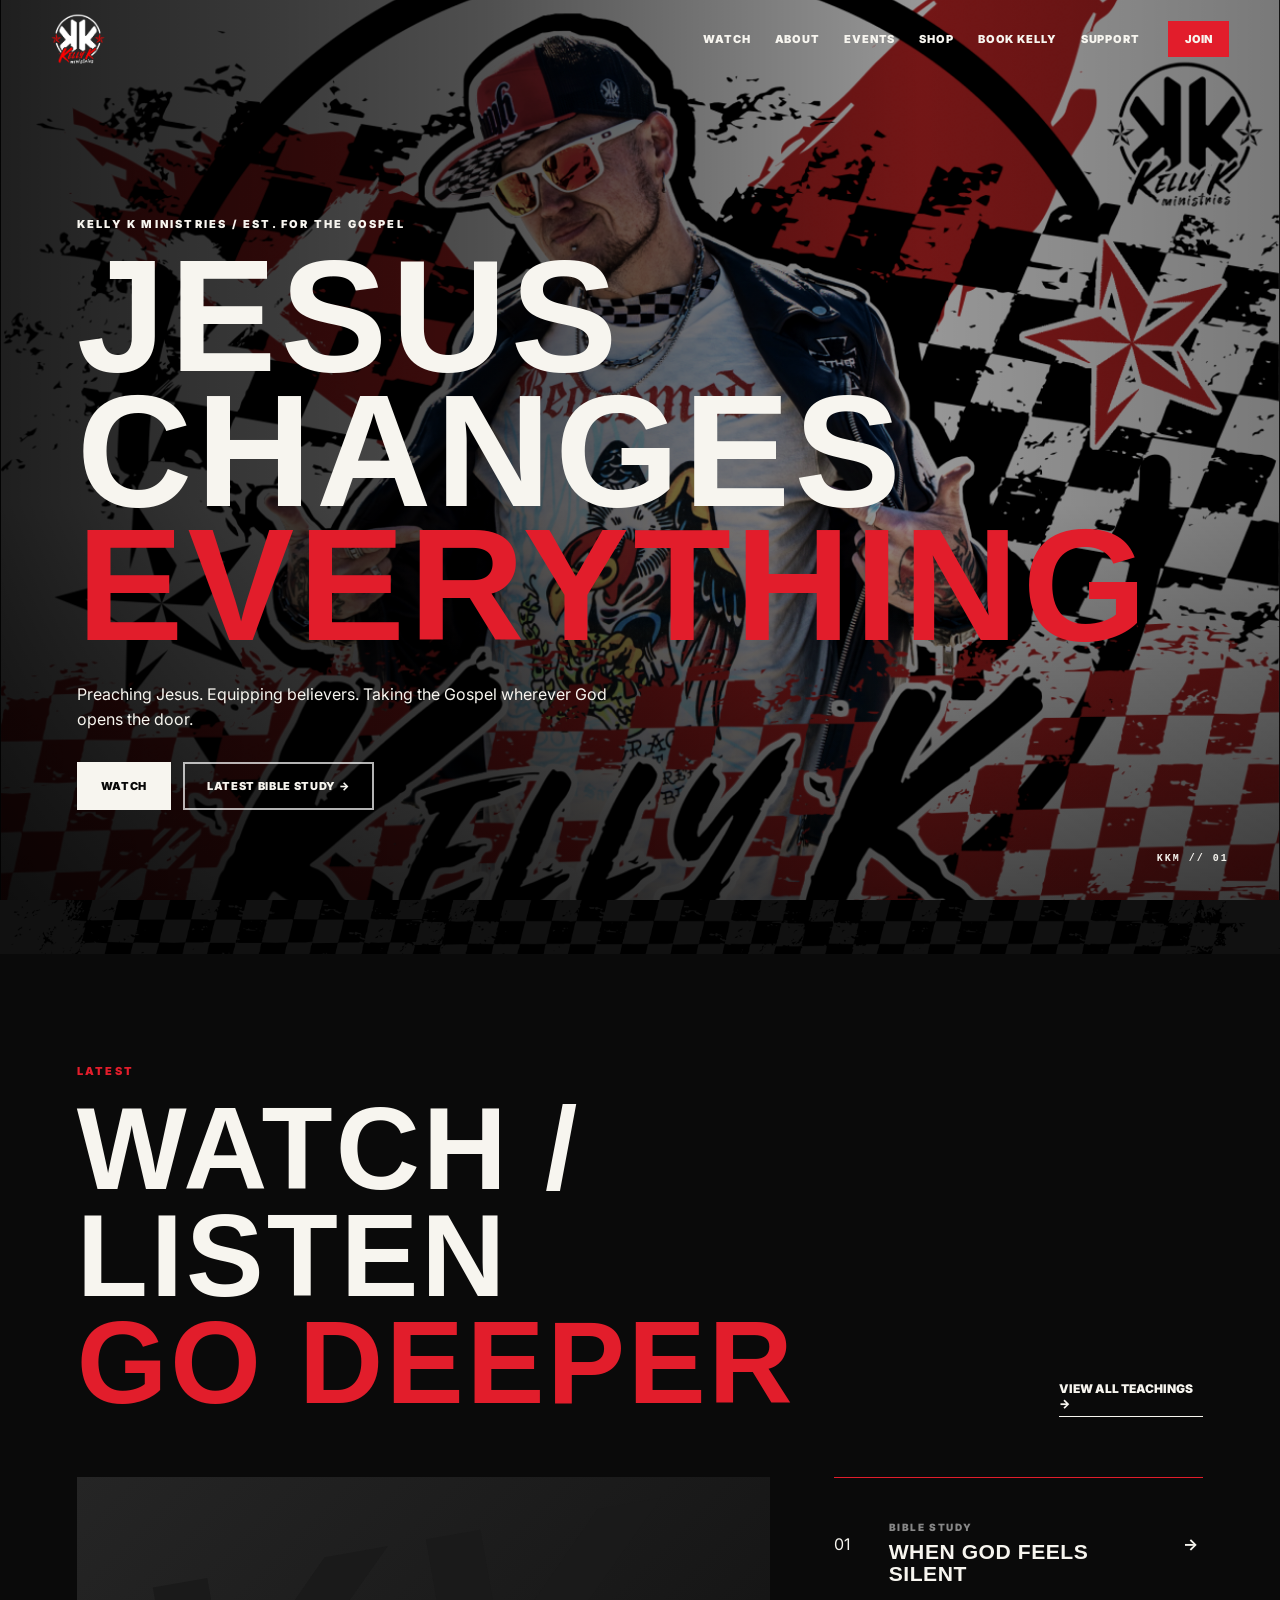
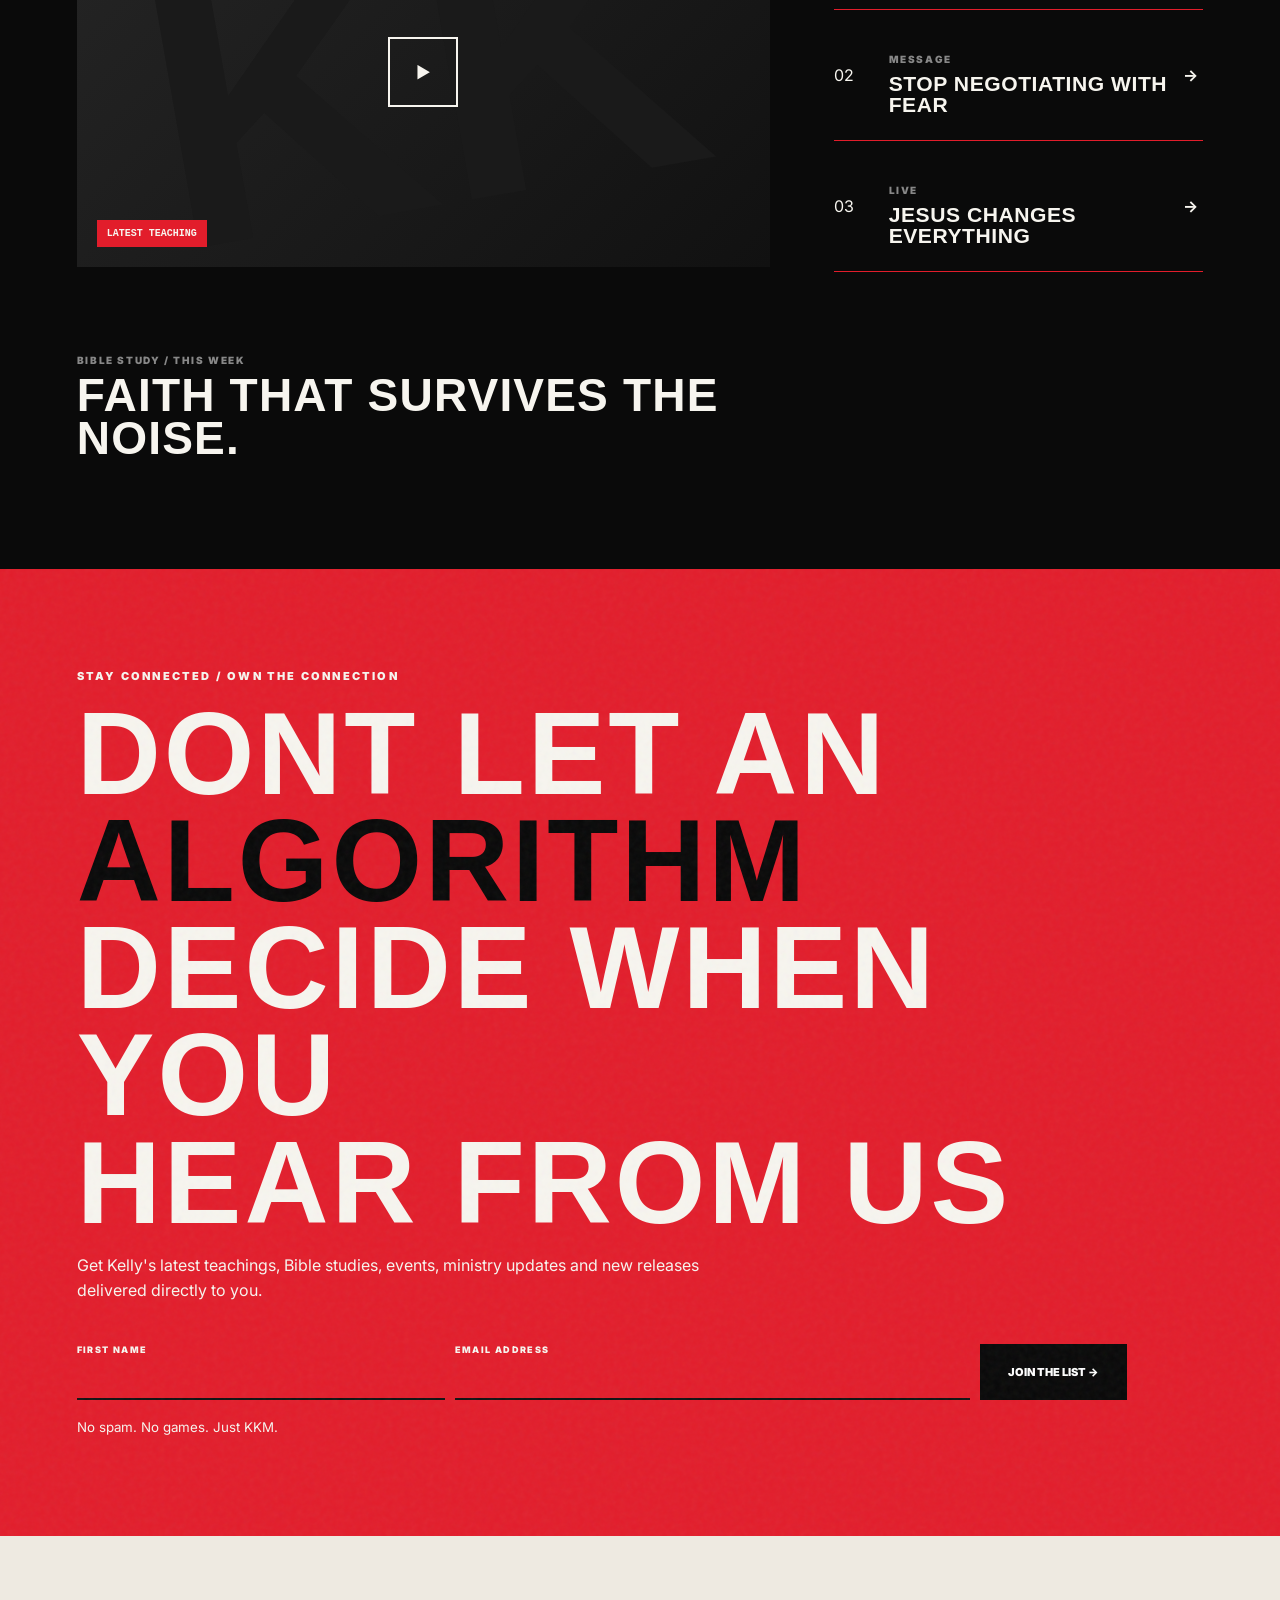
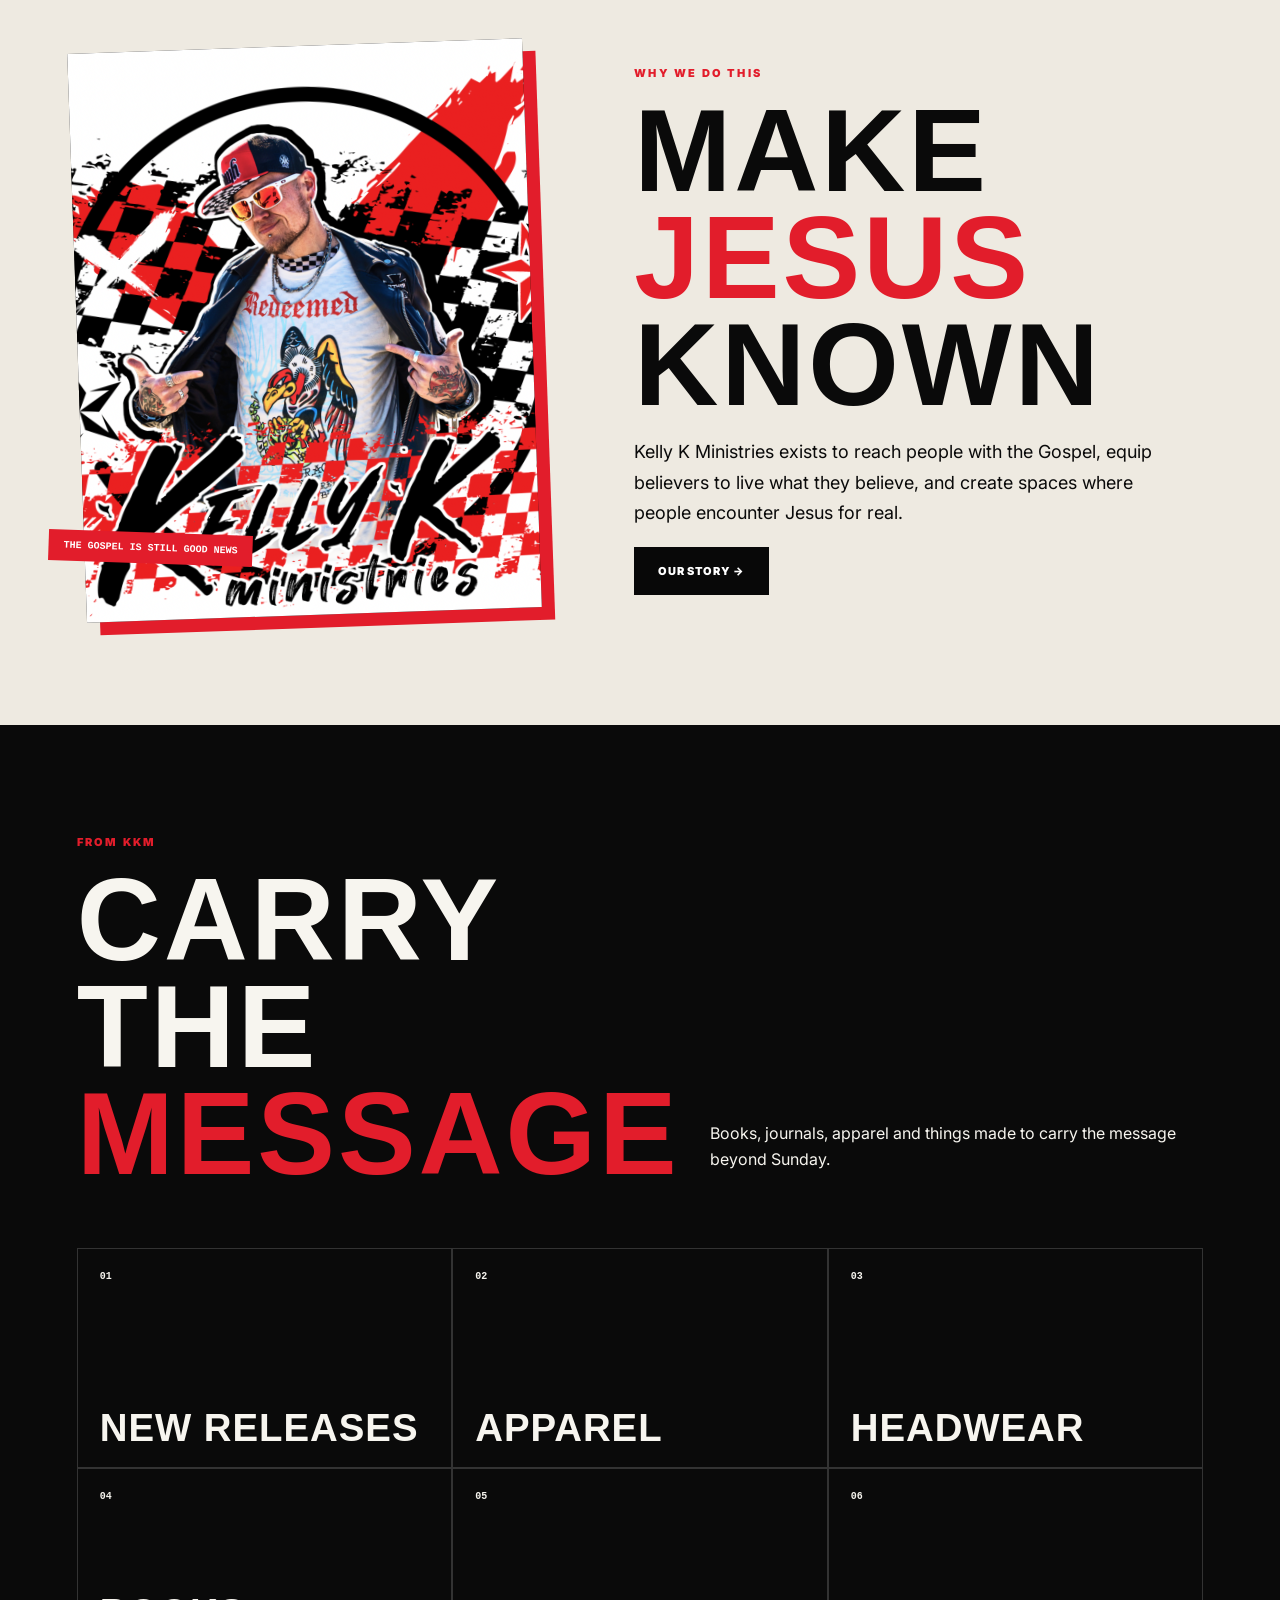
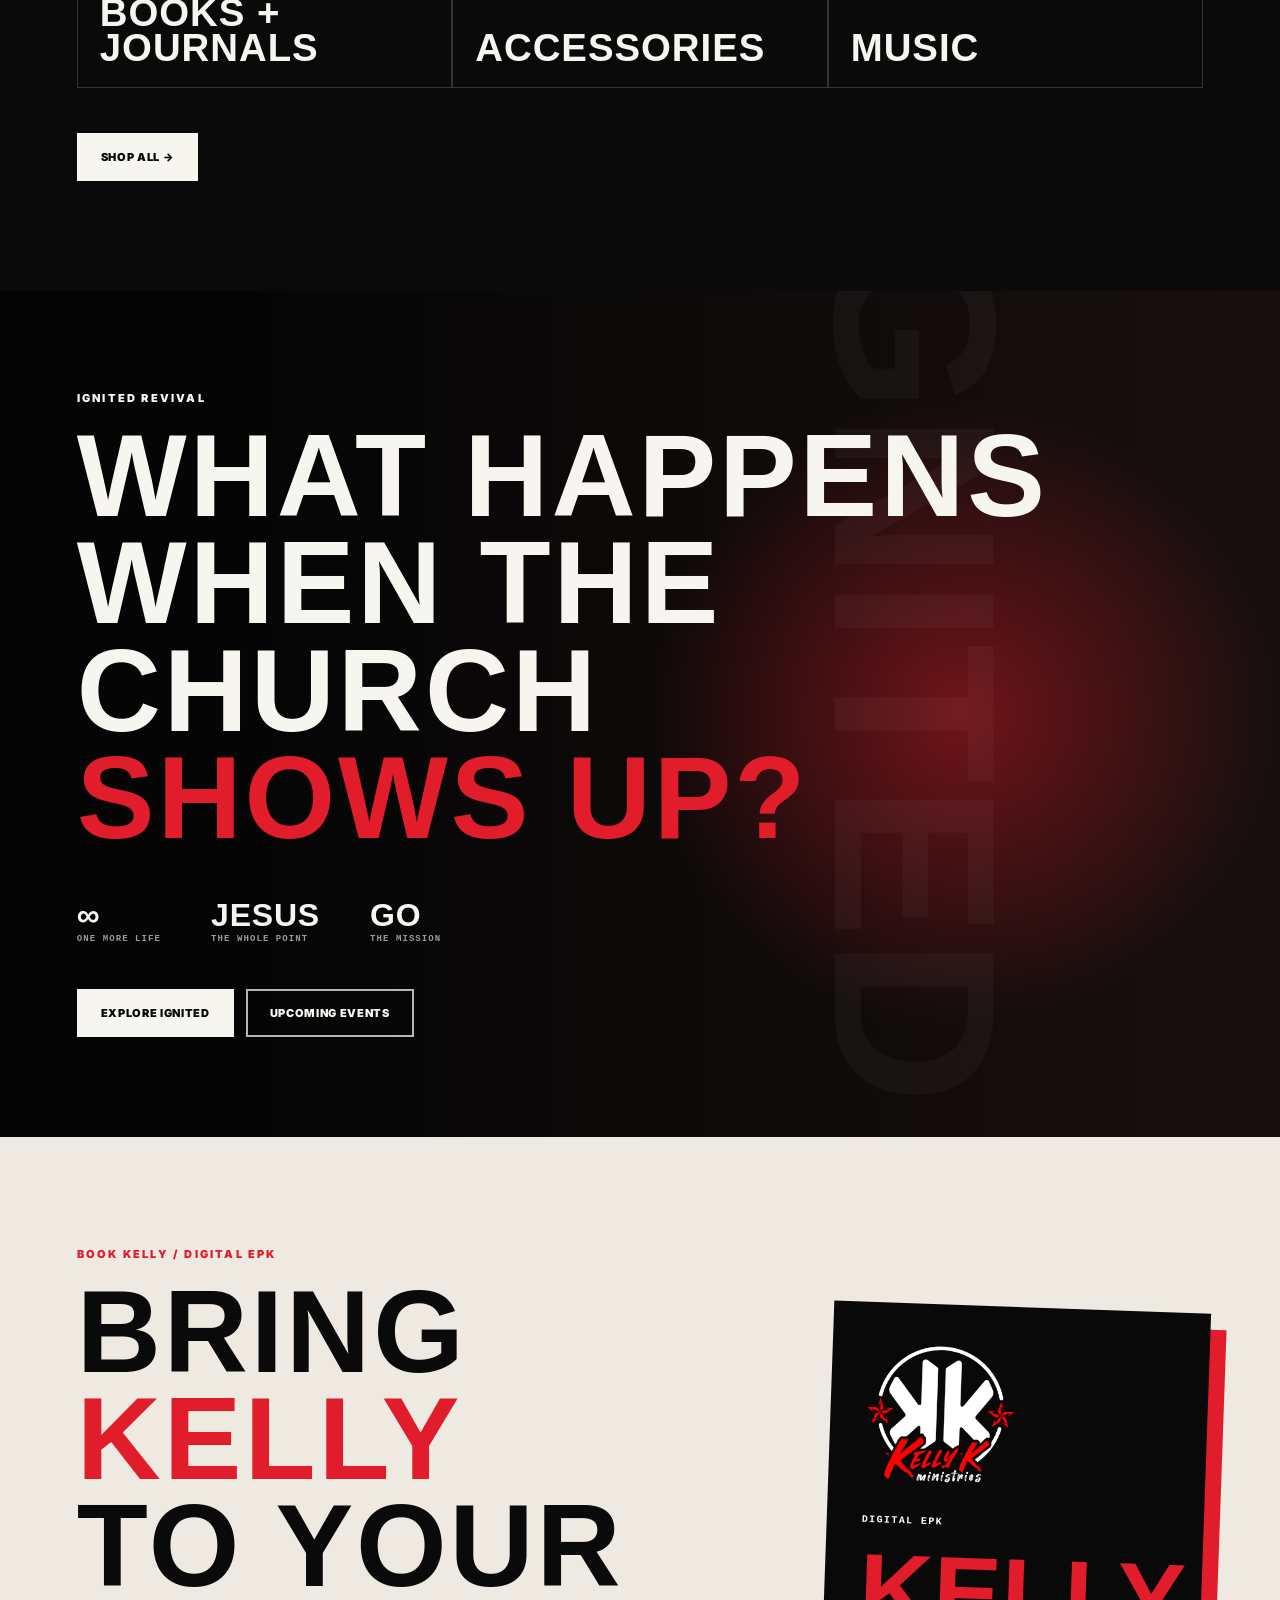
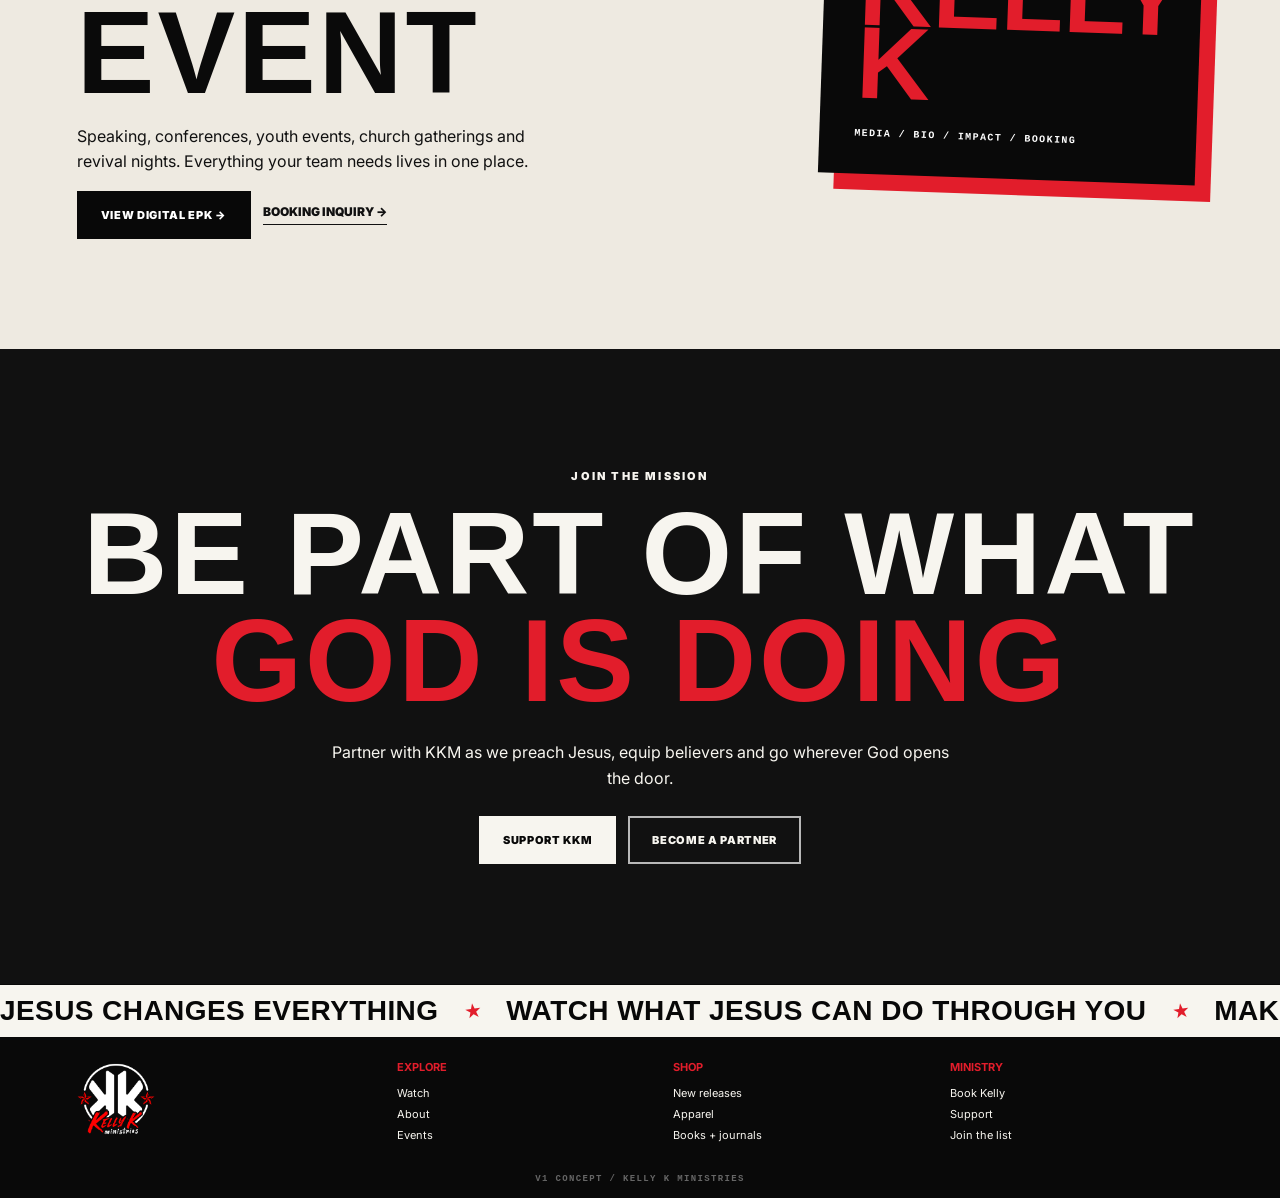
==== index.html @ 4cdc5c04 "Copy the existing KKM website as the foundation" ====
<!doctype html>
<html lang="en">
<head>
<meta charset="UTF-8" />
<meta name="viewport" content="width=device-width,initial-scale=1" />
<meta name="theme-color" content="#0a0a0a" />
<title>Kelly K Ministries — V1</title>
<meta name="description" content="Kelly K Ministries — Jesus changes everything." />
<link rel="preconnect" href="https://fonts.googleapis.com">
<link rel="preconnect" href="https://fonts.gstatic.com" crossorigin>
<link href="https://fonts.googleapis.com/css2?family=Inter:wght@400;600;700;900&display=swap" rel="stylesheet">
<link rel="stylesheet" href="styles.css" />
<style>@font-face{font-family:'KKM Hero Heading';src:local('Heading Now Trial 58 Heavy'),local('HeadingNowTrial-58Heavy');font-style:normal;font-weight:900;font-display:swap}@font-face{font-family:'KKM Ticker Heading';src:local('Heading Now Trial 68 Heavy'),local('HeadingNowTrial-68Heavy');font-style:normal;font-weight:900;font-display:swap}.hero-media.static-hero::before,.hero-media.static-hero::after{display:none!important}.hero-static{position:absolute;inset:0;width:100%;height:100%;object-fit:cover;z-index:0;filter:saturate(.72) contrast(1.08) brightness(.74)}h1,h2,h3,h4,.footer-brand,.category-grid strong,.stats b,.epk-card strong,.mobile-nav{font-family:'Heading Now Trial',Impact,'Arial Narrow',sans-serif!important}.footer-ticker-track{font-family:'KKM Ticker Heading','KKM Hero Heading',sans-serif!important}.hero h1{font-family:'KKM Hero Heading','Heading Now Trial',Impact,'Arial Narrow',sans-serif!important;font-size:clamp(84px,12.5vw,205px);letter-spacing:.025em;line-height:.84;font-weight:900}#watch .section-head h2,#join h2,#mission h2,#shop .section-head h2,#ignited h2,#book h2,#support h2{font-family:'KKM Hero Heading','Heading Now Trial',Impact,'Arial Narrow',sans-serif!important;font-size:clamp(68px,9.1vw,150px);letter-spacing:.025em;line-height:.92;font-weight:900}#watch .section-head h2 .watch-red{color:var(--red)}#watch .feature-grid{align-items:start;grid-template-areas:'video list' 'caption .'}#watch .feature-video{display:contents}#watch .media-placeholder{grid-area:video}#watch .feature-caption{grid-area:caption}#watch .teaching-list{grid-area:list;align-self:center}#watch .teaching-list article{border-top-color:var(--red)}#watch .teaching-list article:last-child{border-bottom-color:var(--red)}#join h2 .algorithm-black{color:#080808}#mission h2 .mission-red{color:var(--red)}#shop .section-head h2 .shop-red{color:var(--red)}#book h2 .book-red{color:var(--red)}#book .btn-dark{transition:.2s}#book .btn-dark:hover{background:var(--red);border-color:var(--red);color:#fff}#book .text-link{transition:.2s}#book .text-link:hover{color:var(--red)}#support h2 .support-red{color:var(--red)}#support .btn{transition:.2s}#support .btn-light:hover,#support .btn-outline:hover{background:var(--red);border-color:var(--red);color:#fff}#shop .category-grid strong{font-family:'KKM Hero Heading','Heading Now Trial',Impact,'Arial Narrow',sans-serif!important;letter-spacing:.025em;line-height:.92;font-weight:900}#ignited .stats b{font-family:'KKM Hero Heading','Heading Now Trial',Impact,'Arial Narrow',sans-serif!important;letter-spacing:.025em;font-weight:900}#watch,#join,#mission,#shop,#ignited,#book,#support{scroll-margin-top:78px}.footer-brand img{height:78px!important;width:auto!important}.footer-links a{transition:color .2s}.footer-links a:hover{color:var(--red)}footer>small{text-align:center}</style>
</head>
<body>
<header class="site-header" id="header"><a class="brand" href="#top" aria-label="Kelly K Ministries home"><img src="Logo%20for%20dark%20background.png" alt="Kelly K Ministries"></a><nav class="desktop-nav" aria-label="Primary"><a href="#watch">Watch</a><a href="#mission">About</a><a href="#ignited">Events</a><a href="#shop">Shop</a><a href="#book">Book Kelly</a><a href="#support">Support</a></nav><a class="join-button" href="#join">Join</a><button class="menu-button" aria-label="Open menu" aria-expanded="false">MENU</button></header>
<nav class="mobile-nav" aria-label="Mobile"><a href="#watch">Watch</a><a href="#mission">About</a><a href="#ignited">Events</a><a href="#shop">Shop</a><a href="#book">Book Kelly</a><a href="#support">Support</a></nav>
<main id="top">
<section class="hero"><div class="hero-media static-hero" aria-hidden="true"><img class="hero-static" src="Screenshot%202026-08-28%20at%2014.25.22.png" alt=""><div class="hero-grade"></div></div><div class="hero-content"><p class="kicker">Kelly K Ministries / Est. for the Gospel</p><h1>JESUS<br>CHANGES<br><span>EVERYTHING</span></h1><p class="hero-copy">Preaching Jesus. Equipping believers. Taking the Gospel wherever God opens the door.</p><div class="actions"><a class="btn btn-light" href="#watch">Watch</a><a class="btn btn-outline" id="hero-live-cta" href="#watch">Latest Bible Study →</a></div></div><div class="hero-index">KKM // 01</div></section>
<div class="checker-break" aria-hidden="true"></div>
<section class="section dark" id="watch"><div class="section-head"><div><p class="kicker red">Latest</p><h2>WATCH / LISTEN<br><span class="watch-red">GO DEEPER</span></h2></div><a class="text-link" href="#watch">View all teachings →</a></div><div class="feature-grid"><article class="feature-video"><div class="media-placeholder"><span class="play">▶</span><span class="stamp">LATEST TEACHING</span></div><div class="feature-caption"><p class="meta">Bible Study / This Week</p><h3>Faith that survives the noise.</h3></div></article><div class="teaching-list"><article><span>01</span><div><p class="meta">Bible Study</p><h4>When God feels silent</h4></div><b>→</b></article><article><span>02</span><div><p class="meta">Message</p><h4>Stop negotiating with fear</h4></div><b>→</b></article><article><span>03</span><div><p class="meta">Live</p><h4>Jesus changes everything</h4></div><b>→</b></article></div></div></section>
<section class="join-section" id="join"><div class="noise"></div><p class="kicker">Stay connected / Own the connection</p><h2>dont let an<br><span class="algorithm-black">ALGORITHM</span><br>decide when YOU<br>hear from us</h2><p>Get Kelly's latest teachings, Bible studies, events, ministry updates and new releases delivered directly to you.</p><form class="signup" id="signup"><label>First name<input required name="name" autocomplete="given-name"></label><label>Email address<input required type="email" name="email" autocomplete="email"></label><button type="submit">Join the list →</button></form><small id="form-note">No spam. No games. Just KKM.</small></section>
<section class="section paper" id="mission"><div class="mission-grid"><div class="portrait collage"><img src="Screenshot%202026-08-28%20at%2014.25.22.png" alt="Kelly K Ministries artwork"><span class="tape">THE GOSPEL IS STILL GOOD NEWS</span></div><div class="mission-copy"><p class="kicker red">Why we do this</p><h2>Make <span class="mission-red">Jesus</span><br>known</h2><p>Kelly K Ministries exists to reach people with the Gospel, equip believers to live what they believe, and create spaces where people encounter Jesus for real.</p><a class="btn btn-dark" href="#mission">Our story →</a></div></div></section>
<section class="section dark shop" id="shop"><div class="section-head"><div><p class="kicker red">From KKM</p><h2>Carry the<br><span class="shop-red">message</span></h2></div><p class="lede">Books, journals, apparel and things made to carry the message beyond Sunday.</p></div><div class="category-grid"><a href="#shop"><span>01</span><strong>New releases</strong></a><a href="#shop"><span>02</span><strong>Apparel</strong></a><a href="#shop"><span>03</span><strong>Headwear</strong></a><a href="#shop"><span>04</span><strong>Books + journals</strong></a><a href="#shop"><span>05</span><strong>Accessories</strong></a><a href="#shop"><span>06</span><strong>Music</strong></a></div><a class="btn btn-light" href="#shop">Shop all →</a></section>
<section class="ignited" id="ignited"><div class="ignited-bg"></div><div class="ignited-content"><p class="kicker">Ignited Revival</p><h2>What happens<br>when the church<br><span>shows up?</span></h2><div class="stats"><div><b>∞</b><small>ONE MORE LIFE</small></div><div><b>JESUS</b><small>THE WHOLE POINT</small></div><div><b>GO</b><small>THE MISSION</small></div></div><div class="actions"><a class="btn btn-light" href="#ignited">Explore Ignited</a><a class="btn btn-outline" href="#ignited">Upcoming events</a></div></div></section>
<section class="section paper book" id="book"><div><p class="kicker red">Book Kelly / Digital EPK</p><h2>Bring <span class="book-red">Kelly</span><br>to your event</h2><p class="lede dark-text">Speaking, conferences, youth events, church gatherings and revival nights. Everything your team needs lives in one place.</p><div class="actions"><a class="btn btn-dark" href="#book">View digital EPK →</a><a class="text-link dark-text" href="#book">Booking inquiry →</a></div></div><div class="epk-card"><img src="Logo%20for%20dark%20background.png" alt="Kelly K Ministries"><span>DIGITAL EPK</span><strong>KELLY<br>K</strong><small>MEDIA / BIO / IMPACT / BOOKING</small></div></section>
<section class="support" id="support"><p class="kicker">Join the mission</p><h2>Be part of what<br><span class="support-red">God is doing</span></h2><p>Partner with KKM as we preach Jesus, equip believers and go wherever God opens the door.</p><div class="actions"><a class="btn btn-light" href="#support">Support KKM</a><a class="btn btn-outline" href="#support">Become a partner</a></div></section>
</main>
<div class="footer-ticker" aria-hidden="true"><div class="footer-ticker-track"><span class="ticker-copy">JESUS CHANGES EVERYTHING <b class="kkm-star">★</b> WATCH WHAT JESUS CAN DO THROUGH YOU <b class="kkm-star">★</b> MAKE JESUS KNOWN <b class="kkm-star">★</b> JESUS CHANGES EVERYTHING <b class="kkm-star">★</b> WATCH WHAT JESUS CAN DO THROUGH YOU <b class="kkm-star">★</b> MAKE JESUS KNOWN <b class="kkm-star">★</b>&nbsp;</span><span class="ticker-copy">JESUS CHANGES EVERYTHING <b class="kkm-star">★</b> WATCH WHAT JESUS CAN DO THROUGH YOU <b class="kkm-star">★</b> MAKE JESUS KNOWN <b class="kkm-star">★</b> JESUS CHANGES EVERYTHING <b class="kkm-star">★</b> WATCH WHAT JESUS CAN DO THROUGH YOU <b class="kkm-star">★</b> MAKE JESUS KNOWN <b class="kkm-star">★</b>&nbsp;</span></div></div>
<footer><div class="footer-brand"><img src="Logo%20for%20dark%20background.png" alt="Kelly K Ministries"></div><div class="footer-links"><div><b>Explore</b><a href="#watch">Watch</a><a href="#mission">About</a><a href="#ignited">Events</a></div><div><b>Shop</b><a href="#shop">New releases</a><a href="#shop">Apparel</a><a href="#shop">Books + journals</a></div><div><b>Ministry</b><a href="#book">Book Kelly</a><a href="#support">Support</a><a href="#join">Join the list</a></div></div><small>V1 CONCEPT / KELLY K MINISTRIES</small></footer>
<script src="script.js"></script>
</body></html>
---- styles.css ----
:root{--black:#090909;--paper:#eeeae1;--white:#f7f5ef;--red:#e21d2b;--line:rgba(255,255,255,.2)}*{box-sizing:border-box}html{scroll-behavior:smooth}body{margin:0;background:var(--black);color:var(--white);font-family:Inter,Arial,sans-serif}a{color:inherit;text-decoration:none}button,input{font:inherit}.site-header{height:78px;padding:0 4vw;position:fixed;z-index:50;top:0;width:100%;display:flex;align-items:center;gap:28px;border-bottom:1px solid transparent;transition:.25s}.site-header.scrolled{height:64px;background:rgba(8,8,8,.92);backdrop-filter:blur(12px);border-color:#292929}.brand{display:flex;align-items:center;margin-right:auto;height:58px}.brand img{display:block;width:auto;height:54px;max-width:190px;object-fit:contain}.site-header.scrolled .brand img{height:46px}.desktop-nav{display:flex;gap:24px;text-transform:uppercase;font-size:11px;font-weight:900;letter-spacing:.08em}.desktop-nav a:hover,.text-link:hover{color:var(--red)}.join-button{background:var(--red);padding:11px 17px;font-size:11px;font-weight:900;text-transform:uppercase}.menu-button,.mobile-nav{display:none}.hero{min-height:100svh;position:relative;display:flex;align-items:flex-end;padding:130px 6vw 10vh;overflow:hidden;background:#050505}.hero-media{position:absolute;inset:0;overflow:hidden;background:#050505;isolation:isolate}.hero-media::before{content:'';position:absolute;z-index:4;inset:-12% -4%;pointer-events:none;opacity:.11;mix-blend-mode:screen;background:repeating-linear-gradient(to bottom,transparent 0 7%,rgba(255,35,35,.12) 7.15% 7.35%,transparent 7.55% 15%,rgba(0,190,255,.10) 15.15% 15.35%,transparent 15.55% 23%);animation:vhsColorRoll 3.2s linear infinite}.hero-media::after{content:'';position:absolute;z-index:7;inset:0;pointer-events:none;box-shadow:inset 0 0 120px rgba(0,0,0,.55),inset 0 -30px 45px rgba(0,0,0,.28);background:linear-gradient(90deg,rgba(255,0,0,.025),transparent 18% 82%,rgba(0,165,255,.025));animation:vhsLuma 1.15s steps(3,end) infinite}.hero-video,.hero-fallback,.hero-grade,.vhs-noise,.vhs-scanlines,.vhs-head-switch,.vhs-tracking{position:absolute;inset:0}.hero-video{width:102%;height:102%;left:-1%;top:-1%;object-fit:cover;z-index:0;filter:saturate(.58) contrast(1.13) brightness(.72) blur(.15px);transform:scale(1.015);animation:vhsTapeDrift .34s steps(2,end) infinite}.hero-fallback{z-index:-1;background:radial-gradient(circle at 70% 28%,rgba(255,255,255,.06),transparent 20%),linear-gradient(120deg,#141414,#050505 50%,#1d1d1d)}.hero-grade{z-index:1;background:linear-gradient(90deg,rgba(0,0,0,.84) 0%,rgba(0,0,0,.58) 38%,rgba(0,0,0,.20) 72%,rgba(0,0,0,.36) 100%),linear-gradient(0deg,rgba(0,0,0,.52),transparent 44%)}.vhs-scanlines{z-index:2;pointer-events:none;opacity:.24;background:repeating-linear-gradient(to bottom,rgba(255,255,255,.045) 0 1px,rgba(0,0,0,.035) 1px 2px,transparent 2px 4px);background-size:100% 4px;animation:vhsScanRoll .18s linear infinite}.vhs-noise{z-index:3;pointer-events:none;opacity:.145;background-image:url("data:image/svg+xml,%3Csvg viewBox='0 0 180 180' xmlns='http://www.w3.org/2000/svg'%3E%3Cfilter id='n'%3E%3CfeTurbulence type='fractalNoise' baseFrequency='.88' numOctaves='4' stitchTiles='stitch'/%3E%3C/filter%3E%3Crect width='100%25' height='100%25' filter='url(%23n)' opacity='.95'/%3E%3C/svg%3E");background-size:190px 190px;mix-blend-mode:screen;animation:vhsNoise .075s steps(2,end) infinite,vhsNoisePulse 1.7s steps(5,end) infinite}.vhs-head-switch{z-index:5;top:auto;height:19%;bottom:-7%;pointer-events:none;opacity:.34;background:repeating-linear-gradient(to bottom,rgba(255,255,255,.05) 0 2px,rgba(0,0,0,.08) 2px 5px,transparent 5px 8px),linear-gradient(to top,rgba(255,255,255,.22),rgba(255,255,255,.04) 38%,transparent 74%);filter:blur(1.2px);animation:vhsHeadSwitch .52s steps(3,end) infinite}.vhs-tracking{z-index:6;pointer-events:none;opacity:.25;height:34%;top:-38%;bottom:auto;background:linear-gradient(to bottom,transparent 0 10%,rgba(255,255,255,.03) 10% 14%,transparent 14% 30%,rgba(255,255,255,.16) 30% 31%,rgba(0,0,0,.16) 31% 35%,rgba(255,255,255,.05) 35% 38%,transparent 38% 62%,rgba(255,255,255,.09) 62% 64%,transparent 64% 100%);filter:blur(.35px);animation:vhsTrackingRoll 2.45s linear infinite}.vhs-timecode{position:absolute;z-index:8;top:96px;right:4vw;font:700 12px/1.45 monospace;letter-spacing:.06em;color:rgba(255,255,255,.65);text-shadow:1px 0 rgba(255,0,0,.32),-1px 0 rgba(0,170,255,.26)}@keyframes vhsTapeDrift{0%{transform:translate3d(0,0,0) scale(1.015)}20%{transform:translate3d(-1.2px,.3px,0) scale(1.015)}40%{transform:translate3d(.7px,-.4px,0) scale(1.015)}60%{transform:translate3d(-.4px,.6px,0) scale(1.015)}80%{transform:translate3d(1px,-.2px,0) scale(1.015)}100%{transform:translate3d(0,0,0) scale(1.015)}}@keyframes vhsNoise{0%{transform:translate(0,0)}25%{transform:translate(-2px,1px)}50%{transform:translate(1px,-2px)}75%{transform:translate(2px,2px)}100%{transform:translate(-1px,0)}}@keyframes vhsNoisePulse{0%,100%{opacity:.12}20%{opacity:.16}40%{opacity:.135}60%{opacity:.18}80%{opacity:.14}}@keyframes vhsScanRoll{to{background-position:0 4px}}@keyframes vhsColorRoll{0%{transform:translateY(-8%)}100%{transform:translateY(8%)}}@keyframes vhsLuma{0%,100%{opacity:.9}35%{opacity:1}70%{opacity:.84}}@keyframes vhsHeadSwitch{0%{transform:translate3d(0,0,0) skewX(0deg)}25%{transform:translate3d(-3px,-1px,0) skewX(-.25deg)}50%{transform:translate3d(2px,1px,0) skewX(.2deg)}75%{transform:translate3d(-1px,0,0) skewX(-.1deg)}100%{transform:translate3d(0,0,0) skewX(0deg)}}@keyframes vhsTrackingRoll{0%{transform:translateY(0)}100%{transform:translateY(410%)}}.hero-content{position:relative;z-index:10;max-width:980px}.kicker{text-transform:uppercase;letter-spacing:.2em;font-size:11px;font-weight:900;margin:0 0 18px}.red{color:var(--red)}h1,h2,h3,h4,.footer-brand{font-family:'Heading Now',Impact,'Arial Narrow',sans-serif;text-transform:uppercase;letter-spacing:-.055em;margin:0}h1{font-size:clamp(65px,10.5vw,180px);line-height:.78}h1 span,.ignited h2 span{color:var(--red)}.hero-copy{max-width:530px;font-size:16px;line-height:1.55;margin:30px 0}.actions{display:flex;gap:12px;align-items:center;flex-wrap:wrap}.btn{display:inline-block;padding:15px 22px;text-transform:uppercase;font-size:11px;font-weight:900;letter-spacing:.06em;border:2px solid}.btn-light{background:var(--white);border-color:var(--white);color:#080808}.btn-outline{border-color:rgba(255,255,255,.7)}.btn-dark{background:#080808;color:#fff;border-color:#080808}.hero .btn:hover{background:var(--red);border-color:var(--red);color:#fff}#mission .btn-dark{transition:.2s}#mission .btn-dark:hover{background:var(--red);border-color:var(--red);color:#fff}#shop>.btn-light{transition:.2s}#shop>.btn-light:hover{background:var(--red);border-color:var(--red);color:#fff}.hero-index{position:absolute;z-index:10;right:4vw;bottom:4vh;font:700 10px monospace;letter-spacing:.2em}.checker-break{height:54px;background:#111 url('KKM%20Grunge%20checker%20stripe.png') center/cover no-repeat}.section{padding:110px 6vw}.dark{background:#0a0a0a}.paper{background:var(--paper);color:#0a0a0a}.section-head{display:flex;justify-content:space-between;align-items:end;gap:30px;margin-bottom:60px}.section h2,.join-section h2,.support h2,.ignited h2{font-size:clamp(52px,7.4vw,118px);line-height:.83}.text-link{font-size:12px;text-transform:uppercase;font-weight:900;border-bottom:1px solid;padding-bottom:5px}.feature-grid{display:grid;grid-template-columns:1.5fr .8fr;gap:5vw;align-items:center}.media-placeholder{aspect-ratio:16/9;background:linear-gradient(135deg,#252525,#111);display:grid;place-items:center;position:relative;overflow:hidden}.media-placeholder:before{content:'KK';position:absolute;font:900 30vw/.8 'Heading Now',Impact,sans-serif;color:#1a1a1a;transform:rotate(-10deg)}.play{position:relative;z-index:2;width:70px;height:70px;border:2px solid;display:grid;place-items:center}.stamp{position:absolute;left:20px;bottom:20px;background:var(--red);padding:8px 10px;font:900 10px monospace}.meta{font-size:10px;text-transform:uppercase;letter-spacing:.16em;font-weight:900;color:#888;margin:18px 0 8px}.feature-video h3{font-family:'KKM Hero Heading','Heading Now Trial',Impact,'Arial Narrow',sans-serif!important;font-size:clamp(32px,3.6vw,60px);line-height:.92;letter-spacing:.025em;font-weight:900}.teaching-list article{padding:25px 0;border-top:1px solid #333;display:grid;grid-template-columns:40px 1fr 20px;gap:15px;align-items:center}.teaching-list article:last-child{border-bottom:1px solid #333}.teaching-list h4{font-family:'KKM Hero Heading','Heading Now Trial',Impact,'Arial Narrow',sans-serif!important;font-size:clamp(20px,1.65vw,28px);line-height:1;letter-spacing:.025em;font-weight:900}.join-section{position:relative;background:var(--red);padding:100px 6vw;overflow:hidden}.join-section h2{max-width:1200px}.join-section h2 em{font-style:normal;color:#080808}.join-section>p:not(.kicker){max-width:650px;line-height:1.6}.signup{display:grid;grid-template-columns:1fr 1.4fr auto;gap:10px;margin:40px 0 16px;max-width:1050px}.signup label{font-size:9px;text-transform:uppercase;font-weight:900;letter-spacing:.15em}.signup input{display:block;width:100%;margin-top:8px;background:transparent;color:white;border:0;border-bottom:2px solid #111;padding:12px 0;outline:none}.signup button{border:0;background:#080808;color:#fff;padding:0 28px;text-transform:uppercase;font-size:11px;font-weight:900;cursor:pointer;transition:.2s}.signup button:hover{background:var(--white);color:#080808}.noise{position:absolute;inset:0;opacity:.08;pointer-events:none;background-image:url("data:image/svg+xml,%3Csvg viewBox='0 0 180 180' xmlns='http://www.w3.org/2000/svg'%3E%3Cfilter id='n'%3E%3CfeTurbulence type='fractalNoise' baseFrequency='.9' numOctaves='4' stitchTiles='stitch'/%3E%3C/filter%3E%3Crect width='100%25' height='100%25' filter='url(%23n)' opacity='.7'/%3E%3C/svg%3E")}.mission-grid{display:grid;grid-template-columns:.8fr 1fr;gap:8vw;align-items:center}.portrait{aspect-ratio:4/5;background:#111;position:relative;transform:rotate(-2deg);box-shadow:13px 13px 0 var(--red);overflow:visible}.portrait img{width:100%;height:100%;display:block;object-fit:cover}.tape{position:absolute;z-index:2;bottom:10%;left:-8%;background:var(--red);color:white;padding:10px 15px;font:900 10px monospace;transform:rotate(4deg)}.mission-copy p:not(.kicker){max-width:560px;font-size:18px;line-height:1.7}.category-grid{display:grid;grid-template-columns:repeat(3,1fr);margin-bottom:45px}.category-grid a{min-height:220px;border:1px solid #333;padding:22px;display:flex;flex-direction:column;justify-content:space-between;transition:.2s}.category-grid a:hover{background:var(--red);border-color:var(--red)}.category-grid span{font:700 10px monospace}.category-grid strong{font:900 clamp(24px,3vw,45px)/.9 'Heading Now',Impact,sans-serif;text-transform:uppercase;letter-spacing:-.05em}.lede{max-width:500px;line-height:1.6}.ignited{min-height:90vh;position:relative;display:flex;align-items:center;padding:100px 6vw;overflow:hidden}.ignited-bg{position:absolute;inset:0;background:radial-gradient(circle at 75% 50%,rgba(226,29,43,.45),transparent 30%),linear-gradient(90deg,#050505 20%,#18100f)}.ignited-bg:after{content:'IGNITED';position:absolute;right:-8%;top:30%;font:900 18vw/.8 'Heading Now',Impact,sans-serif;color:rgba(255,255,255,.035);transform:rotate(90deg)}.ignited-content{position:relative;z-index:2}.stats{display:flex;gap:50px;margin:45px 0}.stats div{display:flex;flex-direction:column}.stats b{font:900 32px 'Heading Now',Impact,sans-serif}.stats small{font:900 9px monospace;letter-spacing:.12em;color:#999}#ignited .btn{transition:.2s}#ignited .btn-light:hover{background:var(--red);border-color:var(--red);color:#fff}#ignited .btn-outline:hover{background:var(--red);border-color:var(--red);color:#fff}.book{display:grid;grid-template-columns:1.2fr .7fr;gap:8vw;align-items:center}.dark-text{color:#111}.epk-card{aspect-ratio:4/5;background:#090909;color:white;padding:35px;display:flex;flex-direction:column;justify-content:space-between;box-shadow:16px 16px 0 var(--red);transform:rotate(2deg);overflow:hidden}.epk-card img{width:150px;height:auto;align-self:flex-start;object-fit:contain}.epk-card span,.epk-card small{font:900 10px monospace;letter-spacing:.14em}.epk-card strong{font:900 8vw/.72 'Heading Now',Impact,sans-serif;color:var(--red)}.support{text-align:center;padding:120px 6vw;background:#111}.support p:not(.kicker){max-width:620px;margin:25px auto;line-height:1.6}.support .actions{justify-content:center}.footer-ticker{overflow:hidden;background:var(--white);color:#080808;border-top:1px solid #080808;border-bottom:1px solid #080808;padding:12px 0}.footer-ticker-track{display:flex;width:max-content;white-space:nowrap;animation:footerMarquee 45s linear infinite;font-family:'Heading Now Trial 68 Heavy','HeadingNowTrial-68Heavy','Heading Now Trial 58 Heavy','HeadingNowTrial-58Heavy','KKM Hero Heading',Impact,sans-serif!important;font-size:28px;line-height:1;font-weight:900;letter-spacing:.015em}.footer-ticker-track .ticker-copy{display:block;flex:none}.footer-ticker-track .kkm-star{display:inline-block;font:900 17px/1 Arial,sans-serif;margin:0 18px;transform:translateY(-1px) rotate(-8deg);vertical-align:middle;color:var(--red)}@keyframes footerMarquee{to{transform:translateX(-50%)}}footer{padding:22px 6vw 14px;border-top:0;display:grid;grid-template-columns:.55fr 1.5fr;gap:24px;align-items:start}.footer-brand img{display:block;width:110px;height:auto}.footer-links{display:grid;grid-template-columns:repeat(3,1fr);gap:24px}.footer-links div{display:flex;flex-direction:column;gap:7px;font-size:11px}.footer-links b{text-transform:uppercase;color:var(--red);margin-bottom:5px}footer>small{grid-column:1/-1;color:#666;font:700 9px monospace;letter-spacing:.15em;margin-top:8px}.route-page{min-height:100svh;padding:10vh 6vw;display:flex;flex-direction:column;justify-content:center}.route-page.paper{background:var(--paper);color:#090909}.route-page h1{max-width:1200px}.route-back{position:absolute;top:32px;left:6vw;font:900 10px/1 monospace;letter-spacing:.14em;text-transform:uppercase}.route-page .lede{margin-top:34px}@media(max-width:850px){.desktop-nav,.join-button{display:none}.menu-button{display:block;margin-left:auto;background:transparent;border:1px solid #777;color:white;padding:10px}.mobile-nav{position:fixed;z-index:45;inset:64px 0 auto;background:#090909;padding:25px 6vw;flex-direction:column;gap:20px;font:900 22px 'Heading Now',Impact,sans-serif;text-transform:uppercase}.mobile-nav.open{display:flex}.hero{padding-left:5vw;padding-right:5vw}.hero-copy{max-width:90%}.vhs-timecode{right:5vw;top:86px}.section{padding:80px 5vw}.section-head{display:block}.section-head .text-link{display:inline-block;margin-top:25px}.feature-grid,.mission-grid,.book{grid-template-columns:1fr}.signup{grid-template-columns:1fr}.signup button{padding:16px}.category-grid{grid-template-columns:1fr 1fr}.category-grid a{min-height:150px}.stats{gap:22px;flex-wrap:wrap}.epk-card{max-width:440px}.epk-card strong{font-size:18vw}footer{grid-template-columns:1fr;padding-top:20px}.footer-links{grid-template-columns:1fr 1fr 1fr}.footer-brand img{width:90px}}@media(max-width:520px){.brand img{height:43px;max-width:145px}h1{font-size:17vw}.hero{min-height:92svh}.vhs-timecode{font-size:10px}.section h2,.join-section h2,.support h2,.ignited h2{font-size:14vw}.category-grid{grid-template-columns:1fr}.category-grid a{min-height:125px}.stats{display:grid;grid-template-columns:1fr 1fr}.footer-links{grid-template-columns:1fr 1fr}.footer-ticker-track{font-size:24px}}@media(prefers-reduced-motion:reduce){html{scroll-behavior:auto}.site-header{transition:none!important}.hero-video,.hero-media::before,.hero-media::after,.vhs-noise,.vhs-scanlines,.vhs-head-switch,.vhs-tracking{animation:none!important}.footer-ticker-track{animation:none!important}}
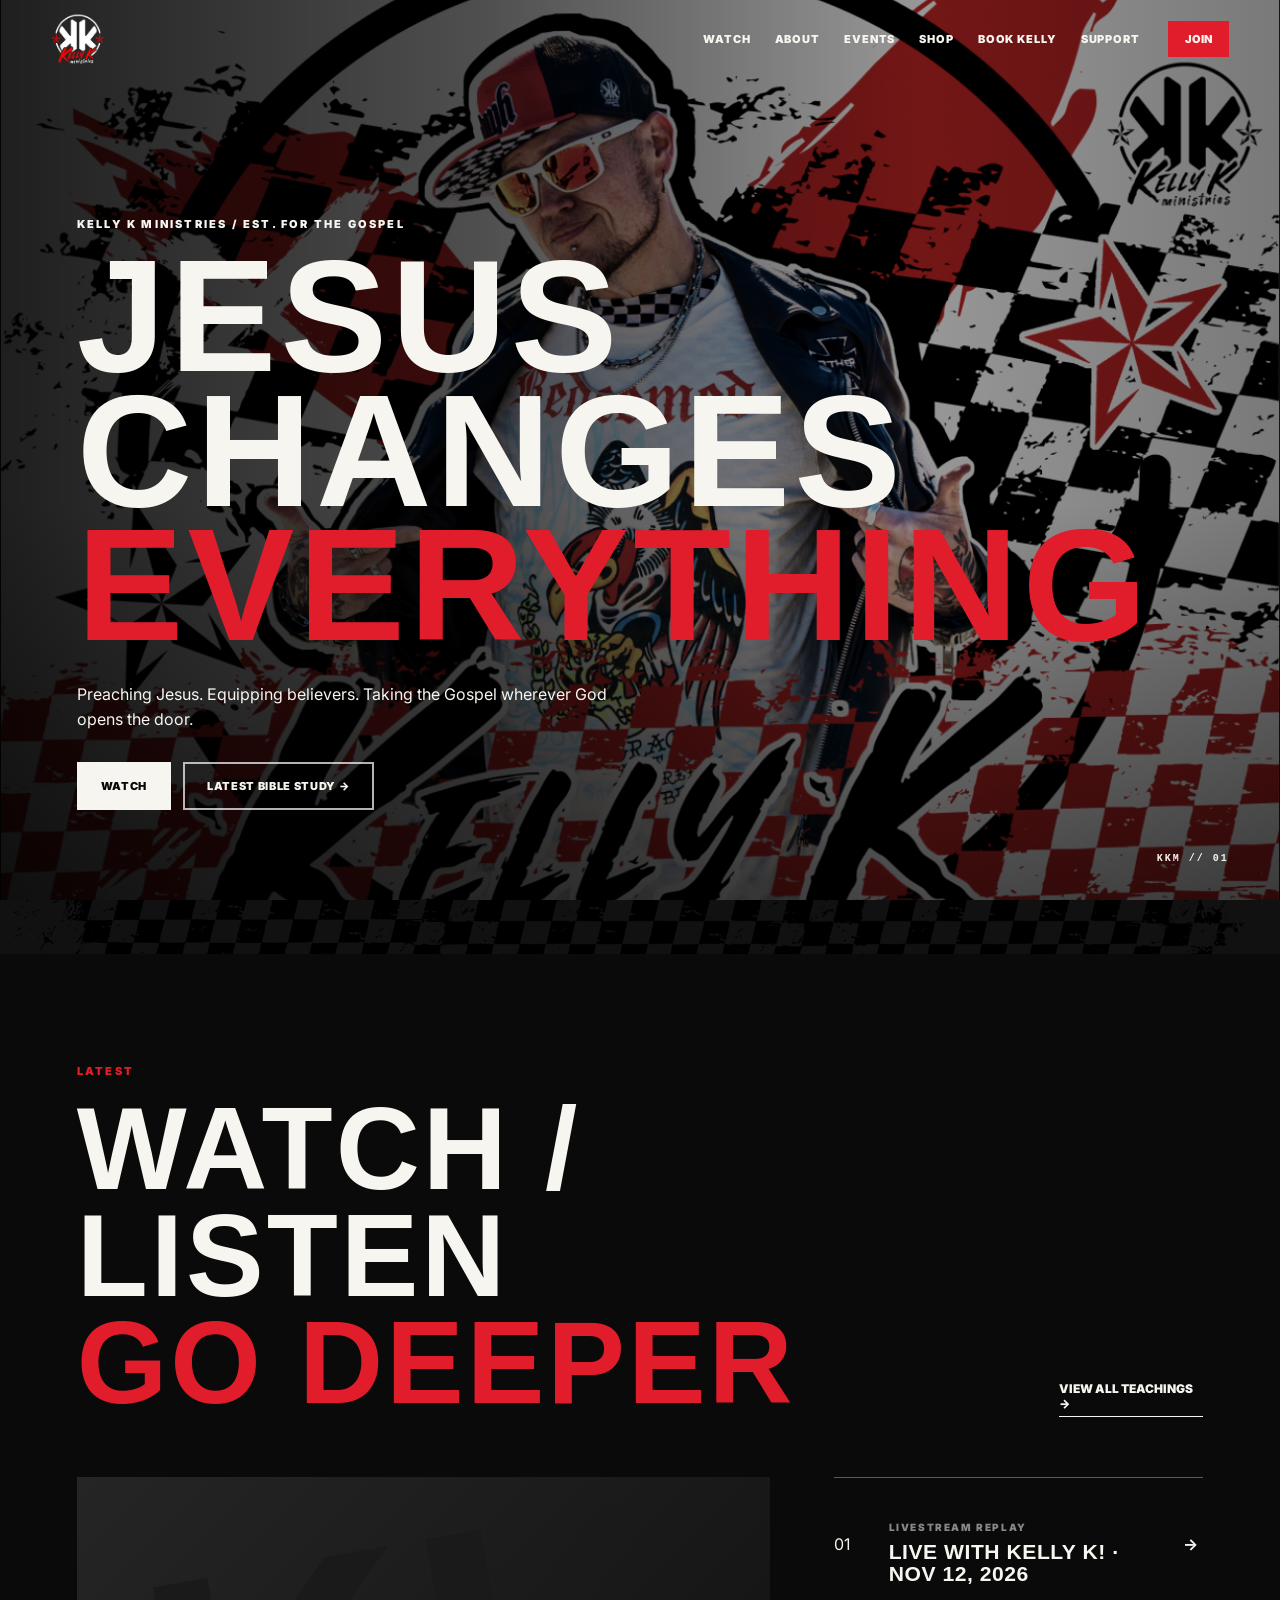
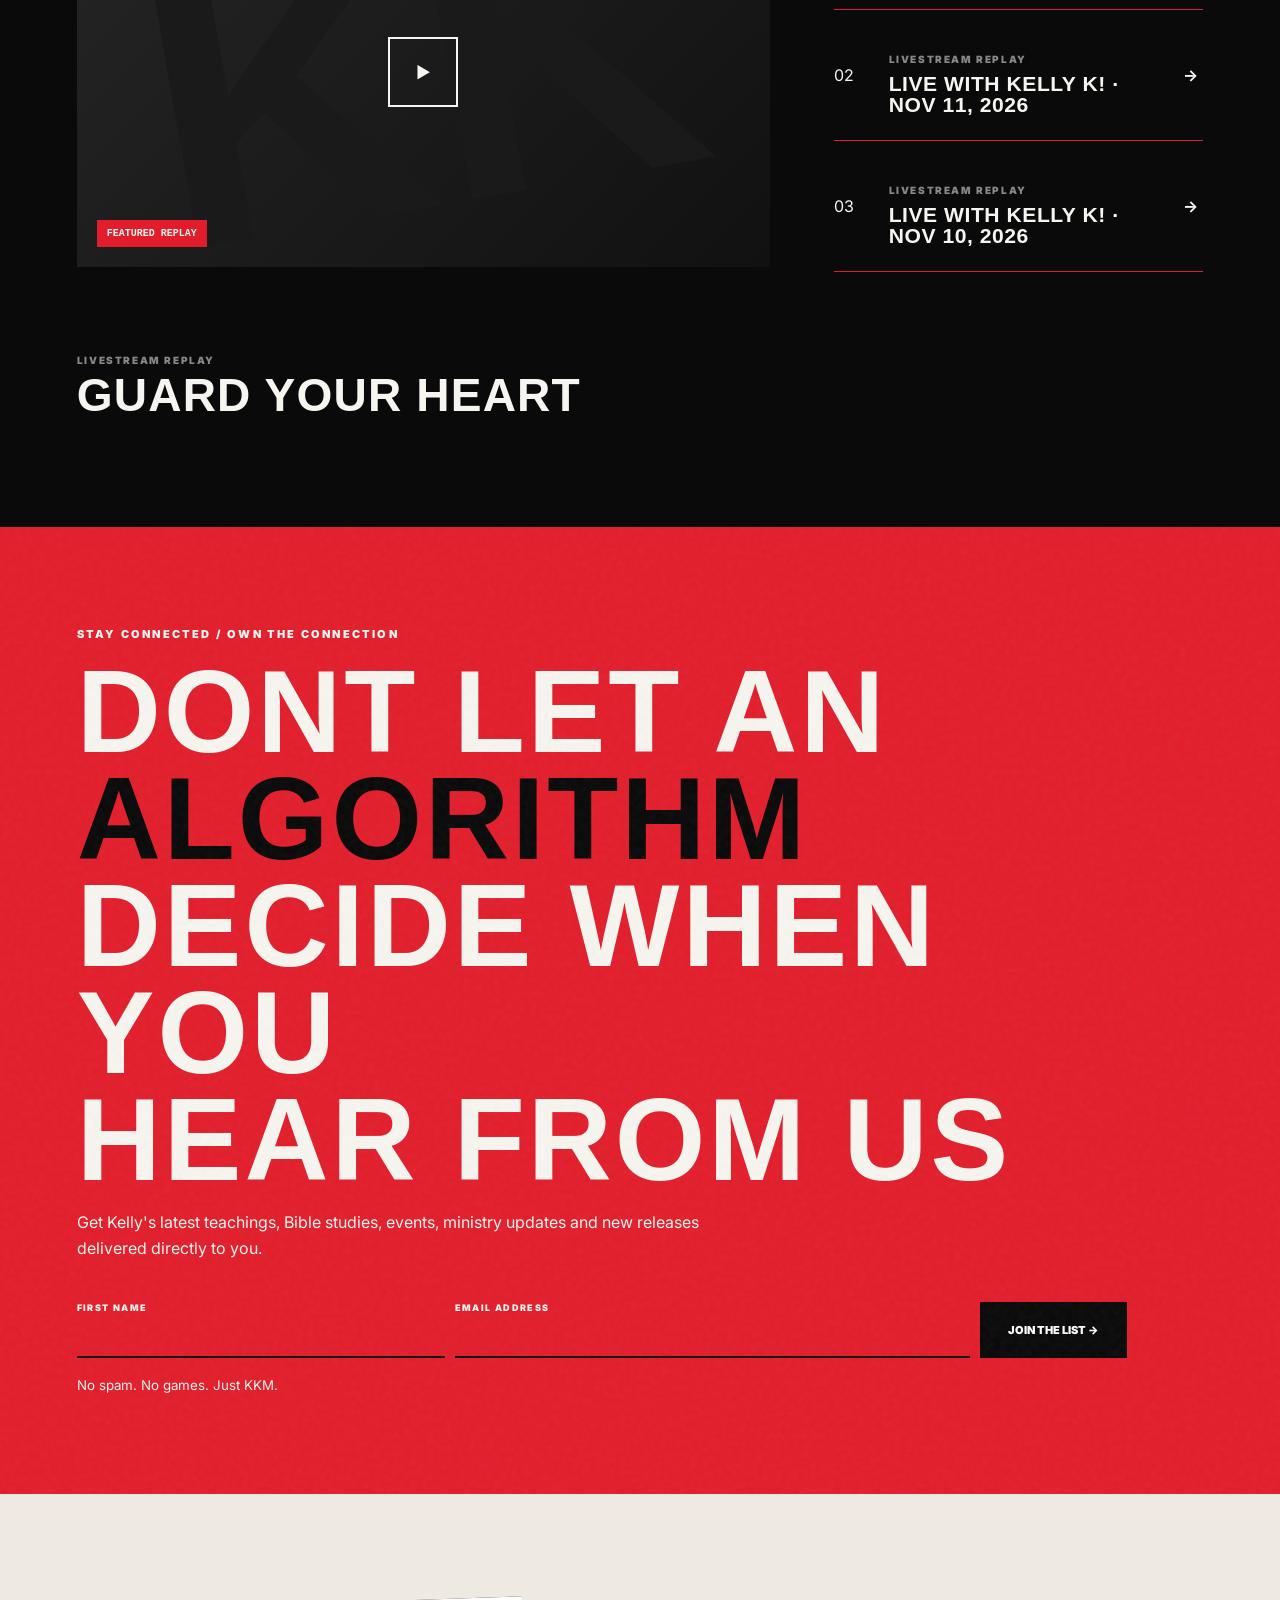
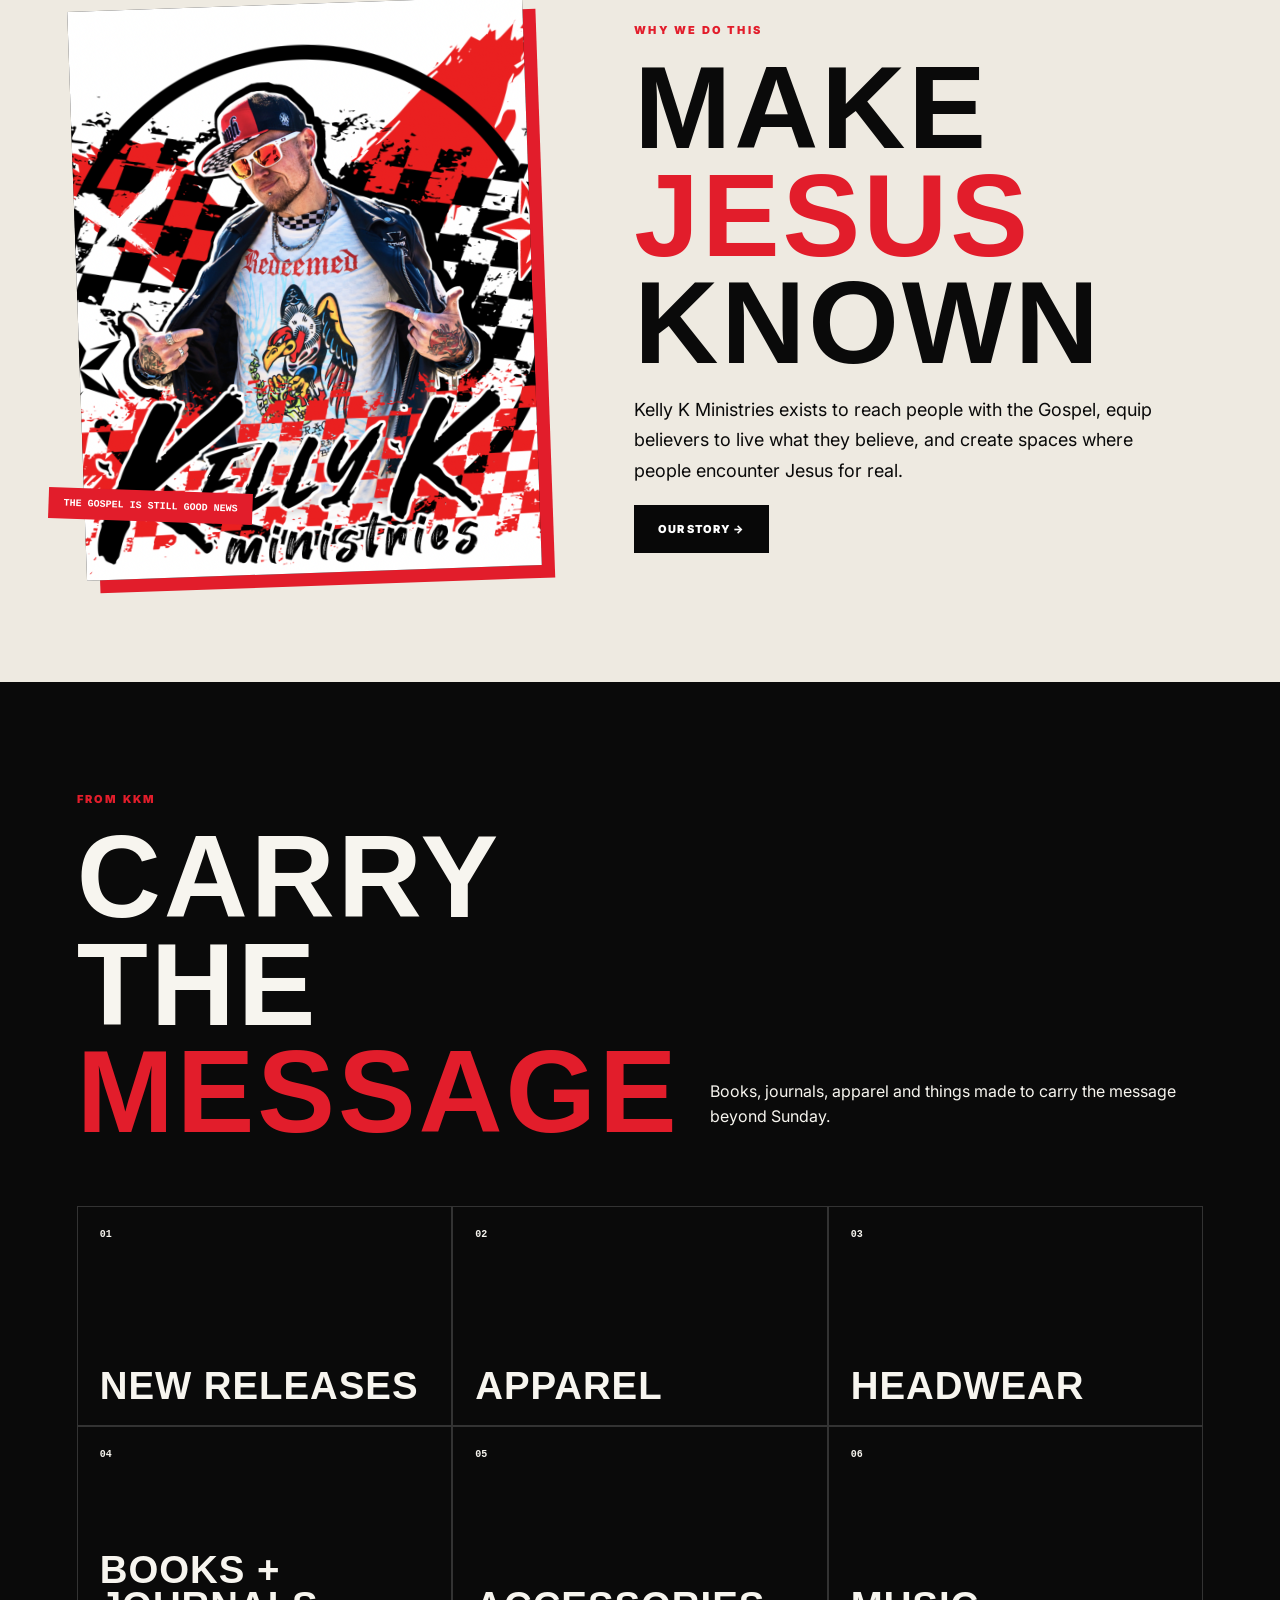
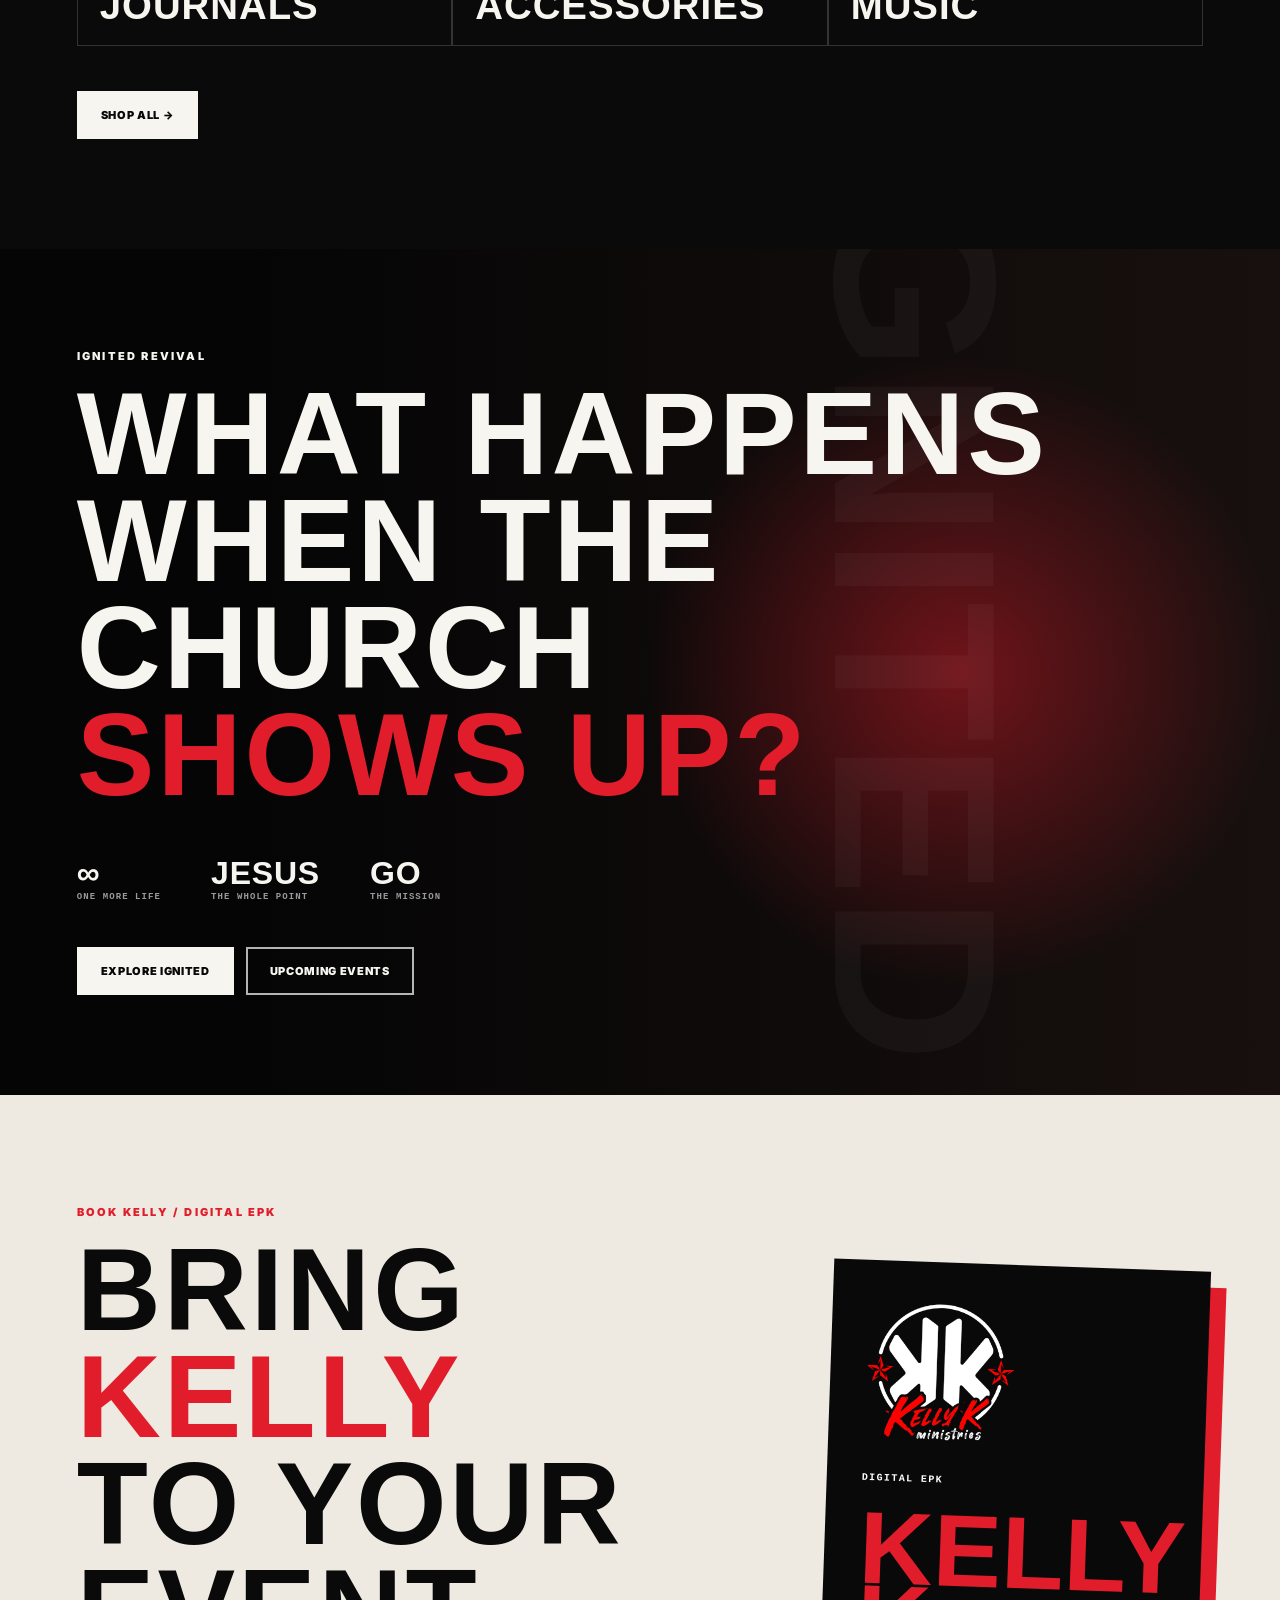
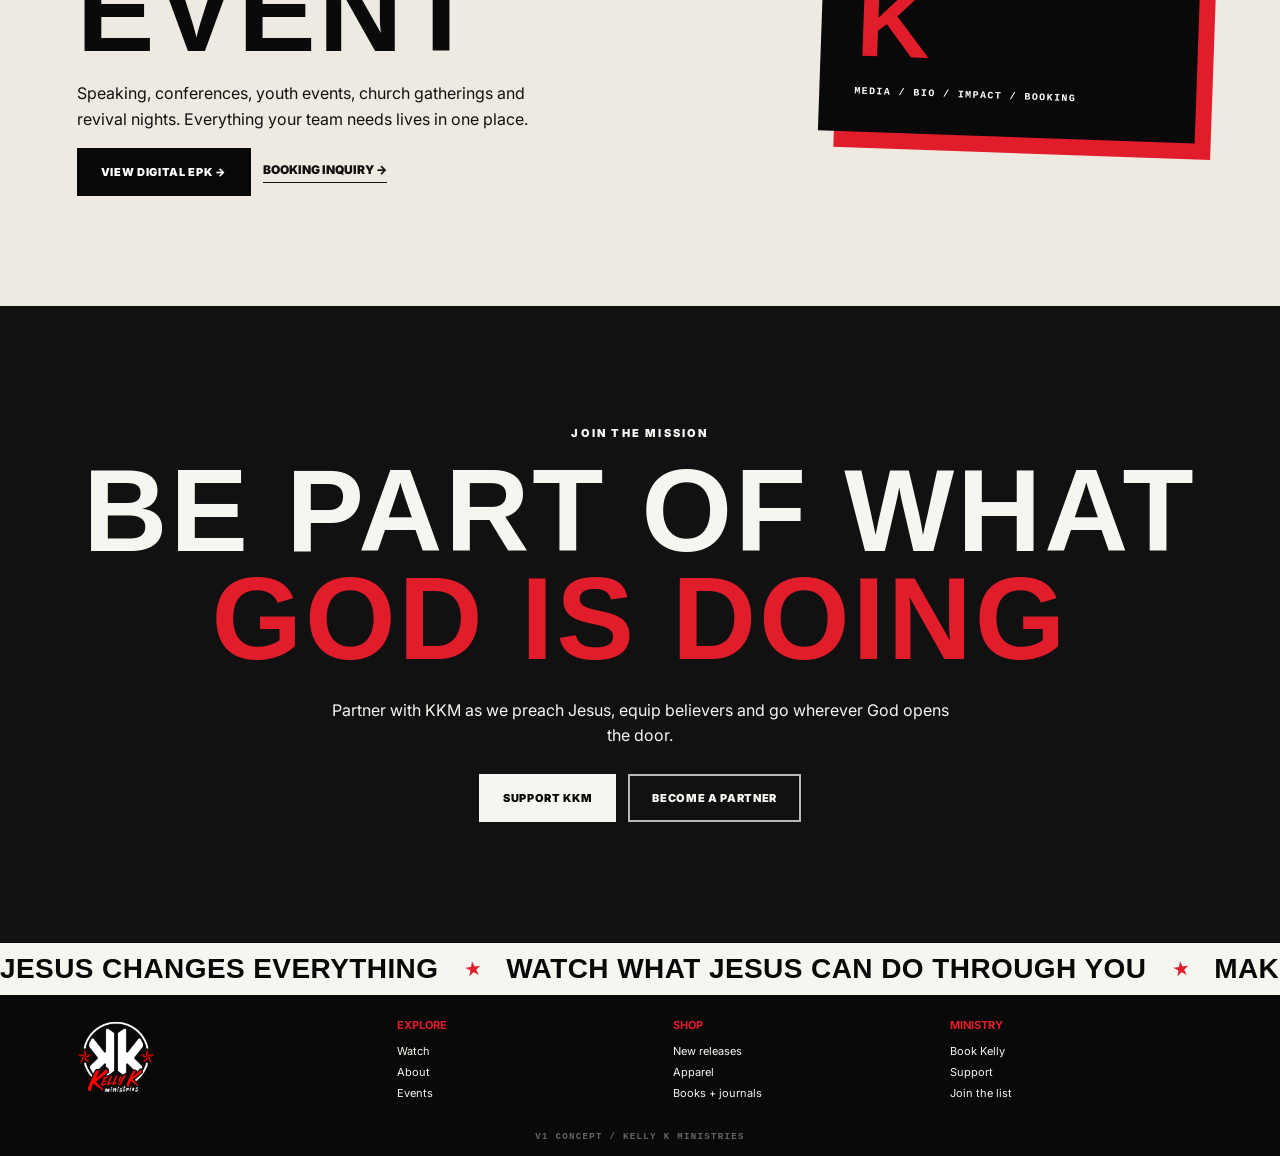
==== commit 73a07306: "Link Watch section to Kelly’s YouTube livestream replays" ====
--- a/index.html
+++ b/index.html
@@ -10,7 +10,11 @@
 <link rel="preconnect" href="https://fonts.gstatic.com" crossorigin>
 <link href="https://fonts.googleapis.com/css2?family=Inter:wght@400;600;700;900&display=swap" rel="stylesheet">
 <link rel="stylesheet" href="styles.css" />
-<style>@font-face{font-family:'KKM Hero Heading';src:local('Heading Now Trial 58 Heavy'),local('HeadingNowTrial-58Heavy');font-style:normal;font-weight:900;font-display:swap}@font-face{font-family:'KKM Ticker Heading';src:local('Heading Now Trial 68 Heavy'),local('HeadingNowTrial-68Heavy');font-style:normal;font-weight:900;font-display:swap}.hero-media.static-hero::before,.hero-media.static-hero::after{display:none!important}.hero-static{position:absolute;inset:0;width:100%;height:100%;object-fit:cover;z-index:0;filter:saturate(.72) contrast(1.08) brightness(.74)}h1,h2,h3,h4,.footer-brand,.category-grid strong,.stats b,.epk-card strong,.mobile-nav{font-family:'Heading Now Trial',Impact,'Arial Narrow',sans-serif!important}.footer-ticker-track{font-family:'KKM Ticker Heading','KKM Hero Heading',sans-serif!important}.hero h1{font-family:'KKM Hero Heading','Heading Now Trial',Impact,'Arial Narrow',sans-serif!important;font-size:clamp(84px,12.5vw,205px);letter-spacing:.025em;line-height:.84;font-weight:900}#watch .section-head h2,#join h2,#mission h2,#shop .section-head h2,#ignited h2,#book h2,#support h2{font-family:'KKM Hero Heading','Heading Now Trial',Impact,'Arial Narrow',sans-serif!important;font-size:clamp(68px,9.1vw,150px);letter-spacing:.025em;line-height:.92;font-weight:900}#watch .section-head h2 .watch-red{color:var(--red)}#watch .feature-grid{align-items:start;grid-template-areas:'video list' 'caption .'}#watch .feature-video{display:contents}#watch .media-placeholder{grid-area:video}#watch .feature-caption{grid-area:caption}#watch .teaching-list{grid-area:list;align-self:center}#watch .teaching-list article{border-top-color:var(--red)}#watch .teaching-list article:last-child{border-bottom-color:var(--red)}#join h2 .algorithm-black{color:#080808}#mission h2 .mission-red{color:var(--red)}#shop .section-head h2 .shop-red{color:var(--red)}#book h2 .book-red{color:var(--red)}#book .btn-dark{transition:.2s}#book .btn-dark:hover{background:var(--red);border-color:var(--red);color:#fff}#book .text-link{transition:.2s}#book .text-link:hover{color:var(--red)}#support h2 .support-red{color:var(--red)}#support .btn{transition:.2s}#support .btn-light:hover,#support .btn-outline:hover{background:var(--red);border-color:var(--red);color:#fff}#shop .category-grid strong{font-family:'KKM Hero Heading','Heading Now Trial',Impact,'Arial Narrow',sans-serif!important;letter-spacing:.025em;line-height:.92;font-weight:900}#ignited .stats b{font-family:'KKM Hero Heading','Heading Now Trial',Impact,'Arial Narrow',sans-serif!important;letter-spacing:.025em;font-weight:900}#watch,#join,#mission,#shop,#ignited,#book,#support{scroll-margin-top:78px}.footer-brand img{height:78px!important;width:auto!important}.footer-links a{transition:color .2s}.footer-links a:hover{color:var(--red)}footer>small{text-align:center}</style>
+<style>@font-face{font-family:'KKM Hero Heading';src:local('Heading Now Trial 58 Heavy'),local('HeadingNowTrial-58Heavy');font-style:normal;font-weight:900;font-display:swap}@font-face{font-family:'KKM Ticker Heading';src:local('Heading Now Trial 68 Heavy'),local('HeadingNowTrial-68Heavy');font-style:normal;font-weight:900;font-display:swap}.hero-media.static-hero::before,.hero-media.static-hero::after{display:none!important}.hero-static{position:absolute;inset:0;width:100%;height:100%;object-fit:cover;z-index:0;filter:saturate(.72) contrast(1.08) brightness(.74)}h1,h2,h3,h4,.footer-brand,.category-grid strong,.stats b,.epk-card strong,.mobile-nav{font-family:'Heading Now Trial',Impact,'Arial Narrow',sans-serif!important}.footer-ticker-track{font-family:'KKM Ticker Heading','KKM Hero Heading',sans-serif!important}.hero h1{font-family:'KKM Hero Heading','Heading Now Trial',Impact,'Arial Narrow',sans-serif!important;font-size:clamp(84px,12.5vw,205px);letter-spacing:.025em;line-height:.84;font-weight:900}#watch .section-head h2,#join h2,#mission h2,#shop .section-head h2,#ignited h2,#book h2,#support h2{font-family:'KKM Hero Heading','Heading Now Trial',Impact,'Arial Narrow',sans-serif!important;font-size:clamp(68px,9.1vw,150px);letter-spacing:.025em;line-height:.92;font-weight:900}#watch .section-head h2 .watch-red{color:var(--red)}#watch .feature-grid{align-items:start;grid-template-areas:'video list' 'caption .'}#watch .feature-video{display:contents}#watch .media-placeholder{grid-area:video}#watch .feature-caption{grid-area:caption}#watch .teaching-list{grid-area:list;align-self:center}#watch .teaching-list article{border-top-color:var(--red)}#watch .teaching-list article:last-child{border-bottom-color:var(--red)}#join h2 .algorithm-black{color:#080808}#mission h2 .mission-red{color:var(--red)}#shop .section-head h2 .shop-red{color:var(--red)}#book h2 .book-red{color:var(--red)}#book .btn-dark{transition:.2s}#book .btn-dark:hover{background:var(--red);border-color:var(--red);color:#fff}#book .text-link{transition:.2s}#book .text-link:hover{color:var(--red)}#support h2 .support-red{color:var(--red)}#support .btn{transition:.2s}#support .btn-light:hover,#support .btn-outline:hover{background:var(--red);border-color:var(--red);color:#fff}#shop .category-grid strong{font-family:'KKM Hero Heading','Heading Now Trial',Impact,'Arial Narrow',sans-serif!important;letter-spacing:.025em;line-height:.92;font-weight:900}#ignited .stats b{font-family:'KKM Hero Heading','Heading Now Trial',Impact,'Arial Narrow',sans-serif!important;letter-spacing:.025em;font-weight:900}#watch,#join,#mission,#shop,#ignited,#book,#support{scroll-margin-top:78px}.footer-brand img{height:78px!important;width:auto!important}.footer-links a{transition:color .2s}.footer-links a:hover{color:var(--red)}footer>small{text-align:center}#watch .teaching-list article{display:block;padding:0}
+#watch .teaching-list article a{display:grid;grid-template-columns:40px 1fr 20px;gap:15px;align-items:center;padding:25px 0}
+#watch a:focus-visible{outline:2px solid currentColor;outline-offset:4px}
+@media(max-width:850px){#watch .feature-grid{grid-template-areas:'video' 'caption' 'list'}}
+</style>
 </head>
 <body>
 <header class="site-header" id="header"><a class="brand" href="#top" aria-label="Kelly K Ministries home"><img src="Logo%20for%20dark%20background.png" alt="Kelly K Ministries"></a><nav class="desktop-nav" aria-label="Primary"><a href="#watch">Watch</a><a href="#mission">About</a><a href="#ignited">Events</a><a href="#shop">Shop</a><a href="#book">Book Kelly</a><a href="#support">Support</a></nav><a class="join-button" href="#join">Join</a><button class="menu-button" aria-label="Open menu" aria-expanded="false">MENU</button></header>
@@ -18,7 +22,31 @@
 <main id="top">
 <section class="hero"><div class="hero-media static-hero" aria-hidden="true"><img class="hero-static" src="Screenshot%202026-08-28%20at%2014.25.22.png" alt=""><div class="hero-grade"></div></div><div class="hero-content"><p class="kicker">Kelly K Ministries / Est. for the Gospel</p><h1>JESUS<br>CHANGES<br><span>EVERYTHING</span></h1><p class="hero-copy">Preaching Jesus. Equipping believers. Taking the Gospel wherever God opens the door.</p><div class="actions"><a class="btn btn-light" href="#watch">Watch</a><a class="btn btn-outline" id="hero-live-cta" href="#watch">Latest Bible Study →</a></div></div><div class="hero-index">KKM // 01</div></section>
 <div class="checker-break" aria-hidden="true"></div>
-<section class="section dark" id="watch"><div class="section-head"><div><p class="kicker red">Latest</p><h2>WATCH / LISTEN<br><span class="watch-red">GO DEEPER</span></h2></div><a class="text-link" href="#watch">View all teachings →</a></div><div class="feature-grid"><article class="feature-video"><div class="media-placeholder"><span class="play">▶</span><span class="stamp">LATEST TEACHING</span></div><div class="feature-caption"><p class="meta">Bible Study / This Week</p><h3>Faith that survives the noise.</h3></div></article><div class="teaching-list"><article><span>01</span><div><p class="meta">Bible Study</p><h4>When God feels silent</h4></div><b>→</b></article><article><span>02</span><div><p class="meta">Message</p><h4>Stop negotiating with fear</h4></div><b>→</b></article><article><span>03</span><div><p class="meta">Live</p><h4>Jesus changes everything</h4></div><b>→</b></article></div></div></section>
+<section class="section dark" id="watch">
+  <div class="section-head">
+    <div><p class="kicker red">Latest</p><h2>WATCH / LISTEN<br><span class="watch-red">GO DEEPER</span></h2></div>
+    <a class="text-link" href="https://www.youtube.com/@KellyKMinistry/streams">View all teachings →</a>
+  </div>
+  <div class="feature-grid">
+    <article class="feature-video">
+      <a class="media-placeholder" href="https://www.youtube.com/watch?v=ZoQdPeEOaUc" aria-label="Watch Guard Your Heart on YouTube">
+        <span class="play" aria-hidden="true">▶</span><span class="stamp">FEATURED REPLAY</span>
+      </a>
+      <div class="feature-caption"><p class="meta">Livestream replay</p><h3>Guard Your Heart</h3></div>
+    </article>
+    <div class="teaching-list">
+      <article><a href="https://www.youtube.com/watch?v=2bsiOy3Ri94">
+        <span>01</span><div><p class="meta">Livestream replay</p><h4>Live with Kelly K! · Nov 12, 2026</h4></div><b aria-hidden="true">→</b>
+      </a></article>
+      <article><a href="https://www.youtube.com/watch?v=iifT_VaDaYc">
+        <span>02</span><div><p class="meta">Livestream replay</p><h4>Live with Kelly K! · Nov 11, 2026</h4></div><b aria-hidden="true">→</b>
+      </a></article>
+      <article><a href="https://www.youtube.com/watch?v=KjJVO6armKI">
+        <span>03</span><div><p class="meta">Livestream replay</p><h4>Live with Kelly K! · Nov 10, 2026</h4></div><b aria-hidden="true">→</b>
+      </a></article>
+    </div>
+  </div>
+</section>
 <section class="join-section" id="join"><div class="noise"></div><p class="kicker">Stay connected / Own the connection</p><h2>dont let an<br><span class="algorithm-black">ALGORITHM</span><br>decide when YOU<br>hear from us</h2><p>Get Kelly's latest teachings, Bible studies, events, ministry updates and new releases delivered directly to you.</p><form class="signup" id="signup"><label>First name<input required name="name" autocomplete="given-name"></label><label>Email address<input required type="email" name="email" autocomplete="email"></label><button type="submit">Join the list →</button></form><small id="form-note">No spam. No games. Just KKM.</small></section>
 <section class="section paper" id="mission"><div class="mission-grid"><div class="portrait collage"><img src="Screenshot%202026-08-28%20at%2014.25.22.png" alt="Kelly K Ministries artwork"><span class="tape">THE GOSPEL IS STILL GOOD NEWS</span></div><div class="mission-copy"><p class="kicker red">Why we do this</p><h2>Make <span class="mission-red">Jesus</span><br>known</h2><p>Kelly K Ministries exists to reach people with the Gospel, equip believers to live what they believe, and create spaces where people encounter Jesus for real.</p><a class="btn btn-dark" href="#mission">Our story →</a></div></div></section>
 <section class="section dark shop" id="shop"><div class="section-head"><div><p class="kicker red">From KKM</p><h2>Carry the<br><span class="shop-red">message</span></h2></div><p class="lede">Books, journals, apparel and things made to carry the message beyond Sunday.</p></div><div class="category-grid"><a href="#shop"><span>01</span><strong>New releases</strong></a><a href="#shop"><span>02</span><strong>Apparel</strong></a><a href="#shop"><span>03</span><strong>Headwear</strong></a><a href="#shop"><span>04</span><strong>Books + journals</strong></a><a href="#shop"><span>05</span><strong>Accessories</strong></a><a href="#shop"><span>06</span><strong>Music</strong></a></div><a class="btn btn-light" href="#shop">Shop all →</a></section>
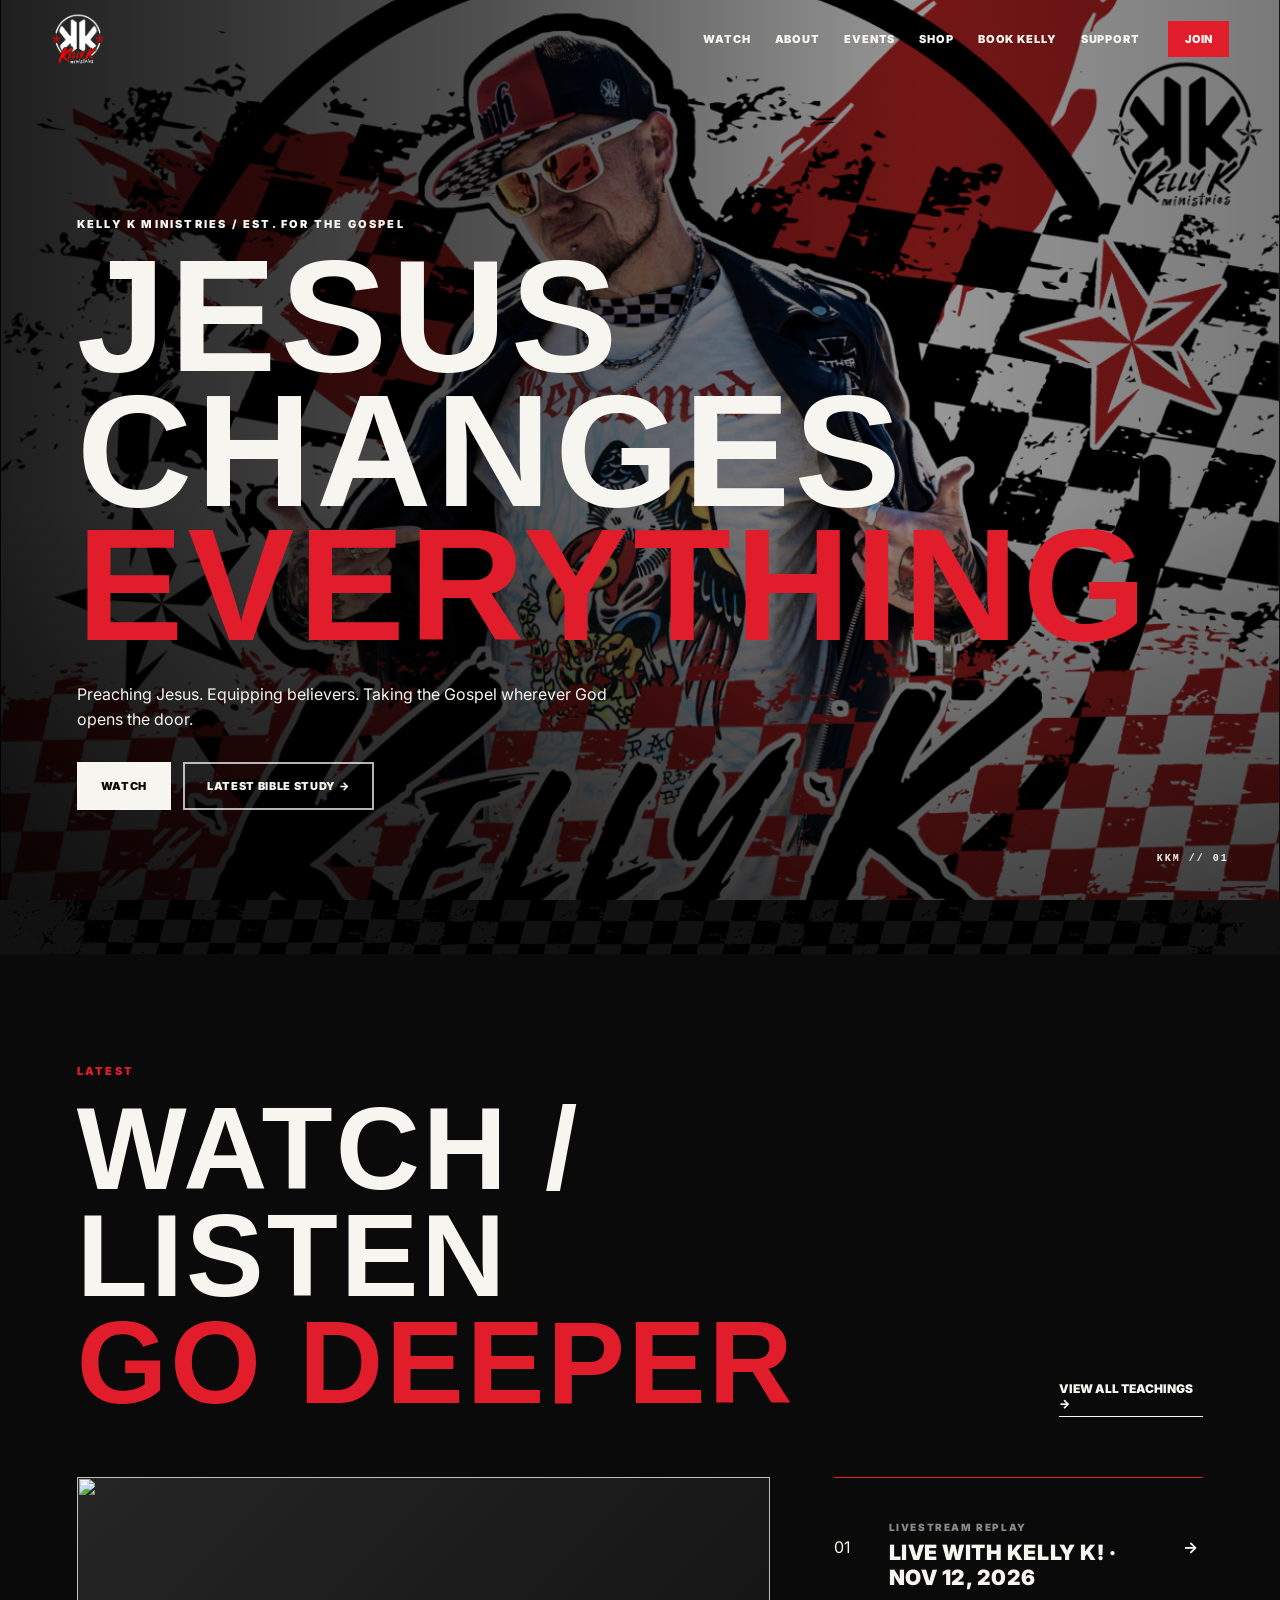
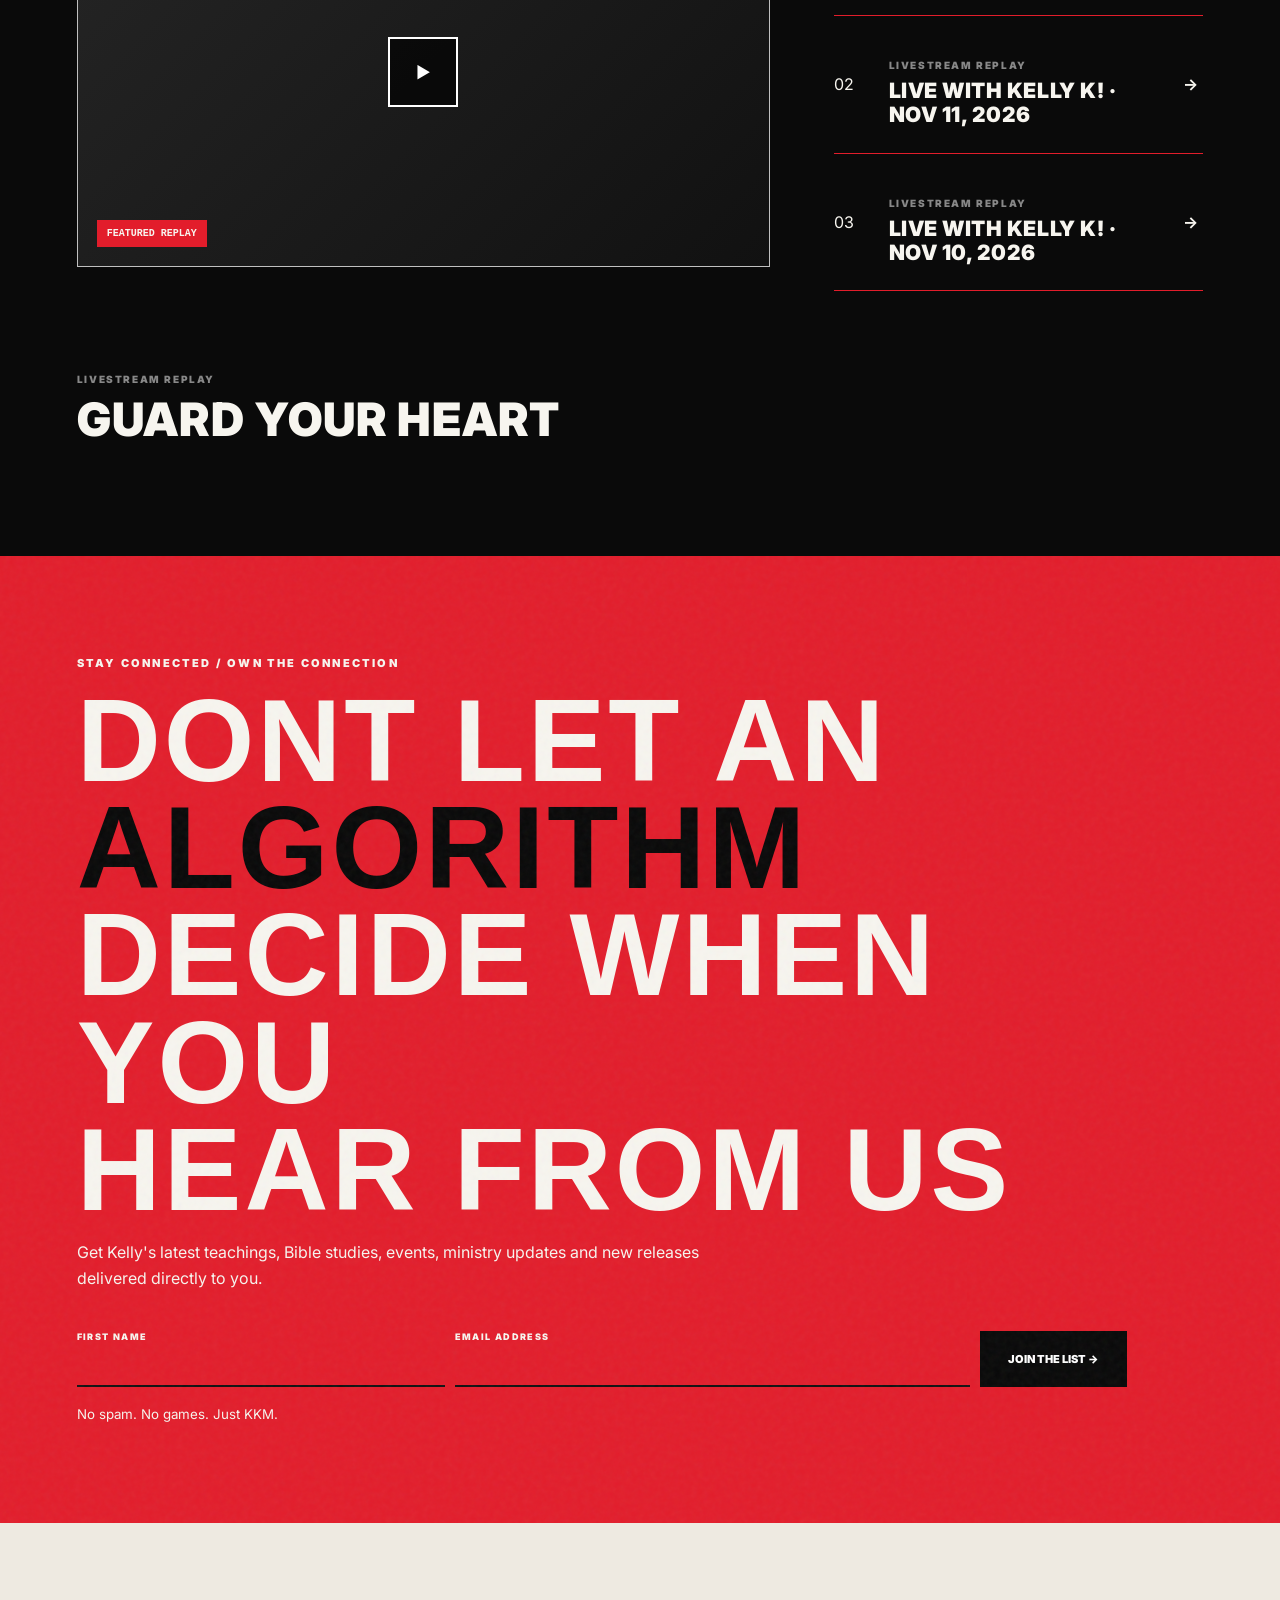
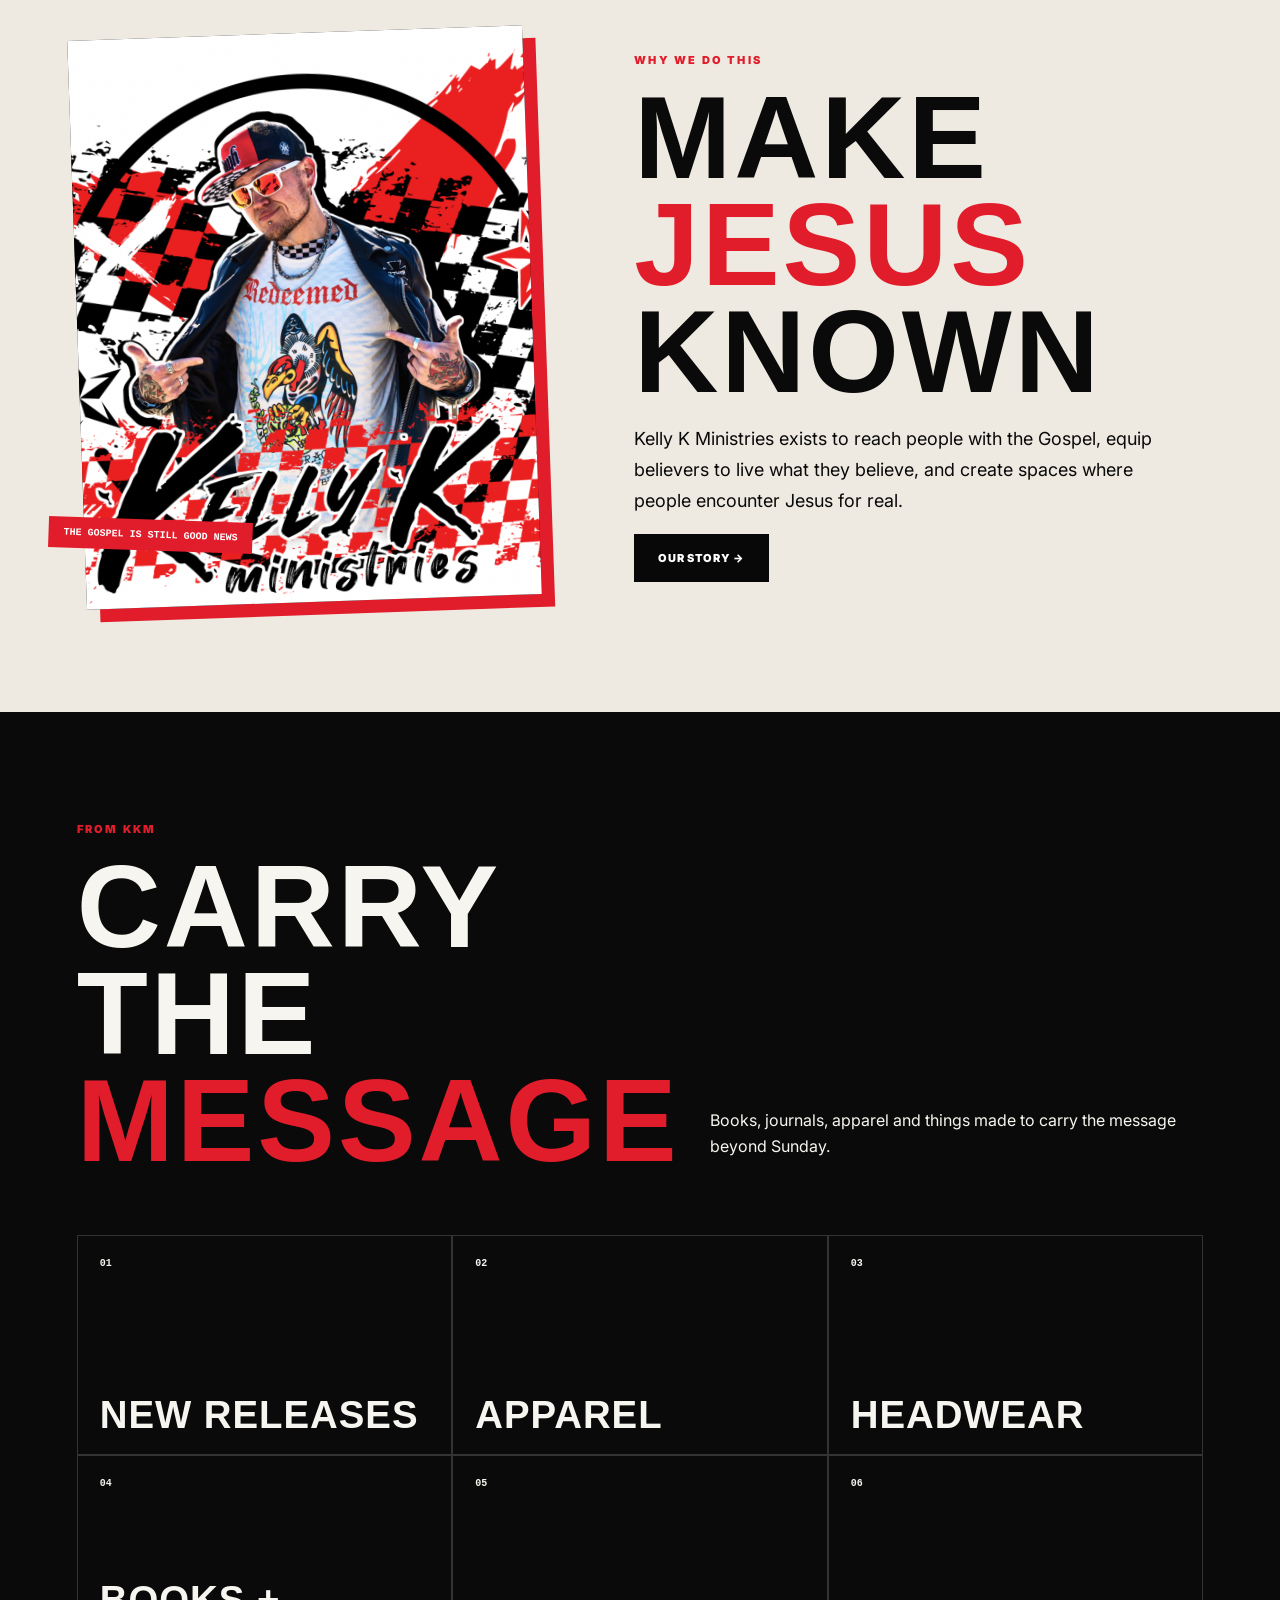
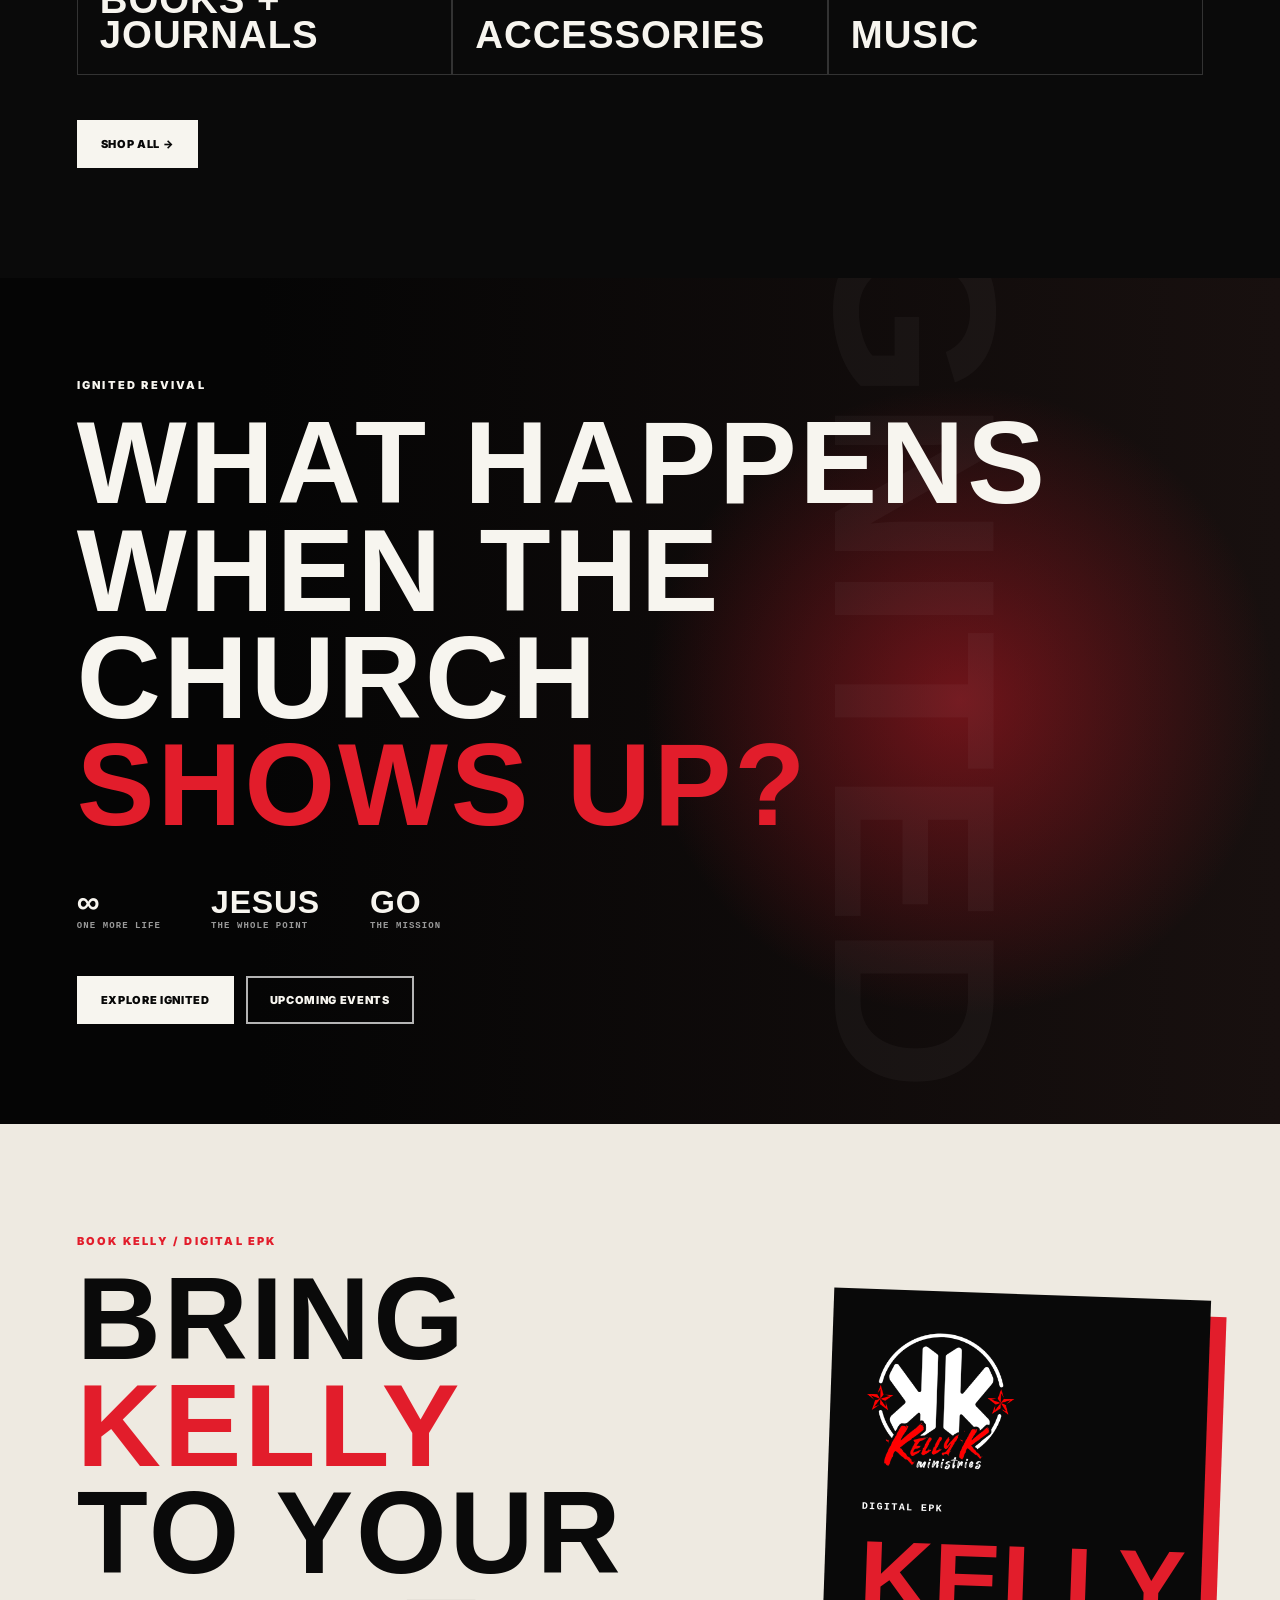
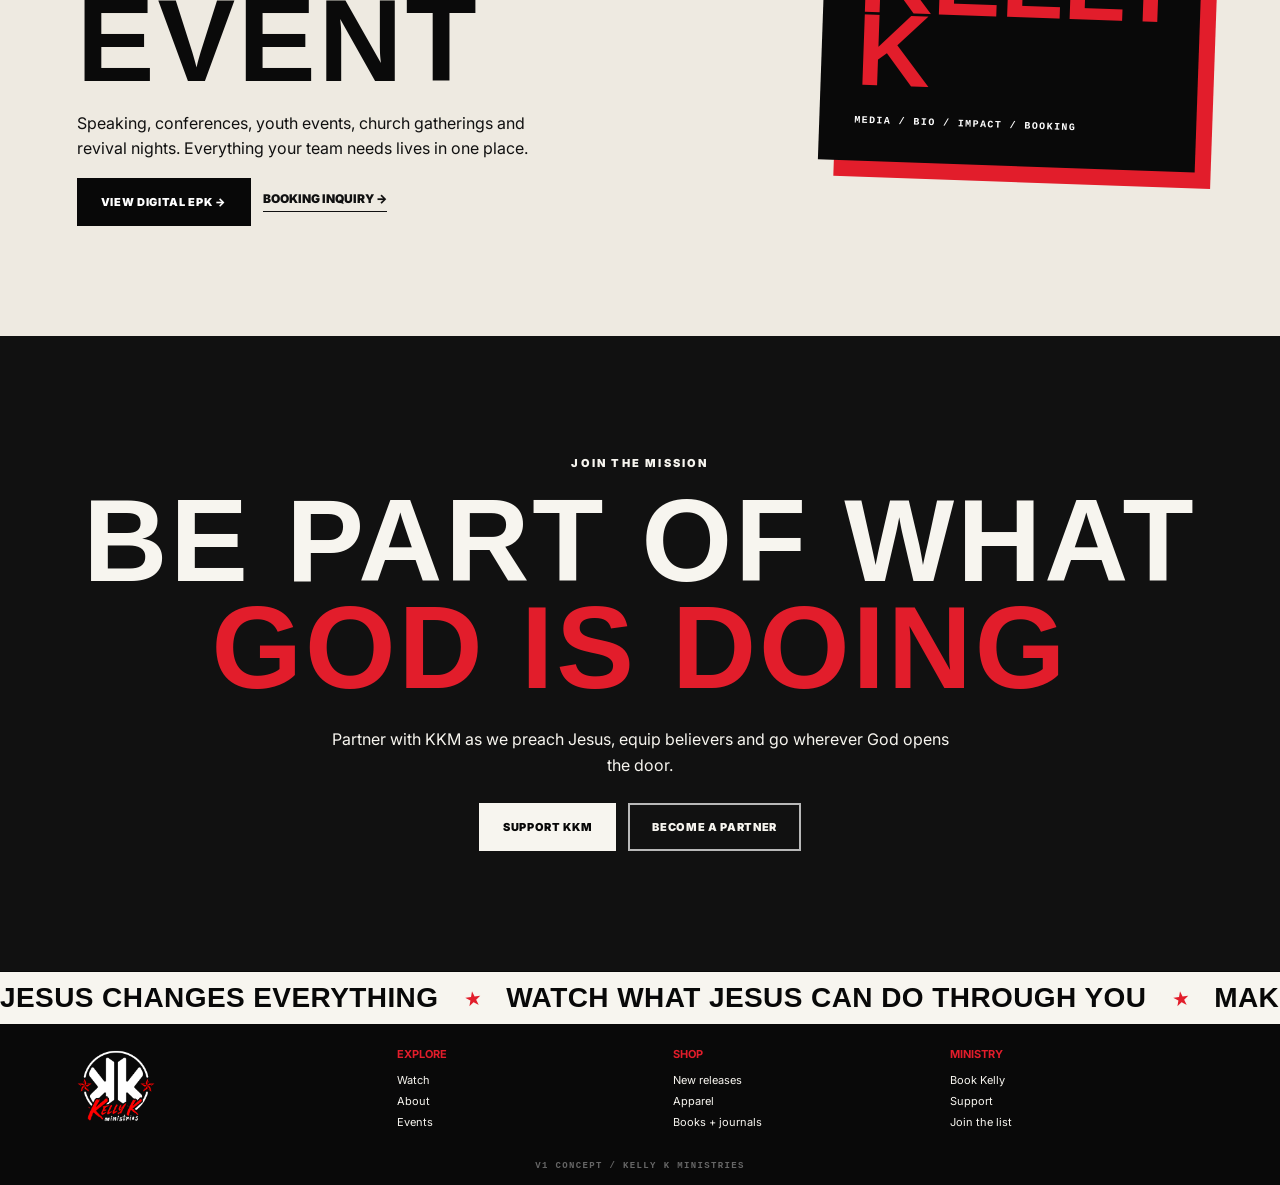
==== commit ee45b711: "Show the featured video thumbnail and fix replay typography" ====
--- a/index.html
+++ b/index.html
@@ -14,6 +14,11 @@
 #watch .teaching-list article a{display:grid;grid-template-columns:40px 1fr 20px;gap:15px;align-items:center;padding:25px 0}
 #watch a:focus-visible{outline:2px solid currentColor;outline-offset:4px}
 @media(max-width:850px){#watch .feature-grid{grid-template-areas:'video' 'caption' 'list'}}
+#watch .youtube-player{grid-area:video;display:block;width:100%;aspect-ratio:16/9;min-height:200px;border:0;background:#111;scroll-margin-top:88px}
+#watch .feature-video .media-placeholder::before{content:none}
+#watch .featured-thumbnail{position:absolute;inset:0;width:100%;height:100%;object-fit:cover}
+#watch .feature-caption h3,#watch .teaching-list h4{font-family:Inter,Arial,sans-serif!important;line-height:1.15}
+#watch .feature-video .play{background:rgba(0,0,0,.65);color:#fff}
 </style>
 </head>
 <body>
@@ -29,19 +34,20 @@
   </div>
   <div class="feature-grid">
     <article class="feature-video">
-      <a class="media-placeholder" href="https://www.youtube.com/watch?v=ZoQdPeEOaUc" aria-label="Watch Guard Your Heart on YouTube">
+      <a class="media-placeholder" href="https://www.youtube.com/watch?v=ZoQdPeEOaUc" data-video="ZoQdPeEOaUc" data-title="Guard Your Heart" aria-label="Play Guard Your Heart">
+        <img class="featured-thumbnail" src="https://i.ytimg.com/vi/ZoQdPeEOaUc/maxresdefault.jpg" alt="" width="1280" height="720">
         <span class="play" aria-hidden="true">▶</span><span class="stamp">FEATURED REPLAY</span>
       </a>
       <div class="feature-caption"><p class="meta">Livestream replay</p><h3>Guard Your Heart</h3></div>
     </article>
     <div class="teaching-list">
-      <article><a href="https://www.youtube.com/watch?v=2bsiOy3Ri94">
+      <article><a href="https://www.youtube.com/watch?v=2bsiOy3Ri94" data-video="2bsiOy3Ri94">
         <span>01</span><div><p class="meta">Livestream replay</p><h4>Live with Kelly K! · Nov 12, 2026</h4></div><b aria-hidden="true">→</b>
       </a></article>
-      <article><a href="https://www.youtube.com/watch?v=iifT_VaDaYc">
+      <article><a href="https://www.youtube.com/watch?v=iifT_VaDaYc" data-video="iifT_VaDaYc">
         <span>02</span><div><p class="meta">Livestream replay</p><h4>Live with Kelly K! · Nov 11, 2026</h4></div><b aria-hidden="true">→</b>
       </a></article>
-      <article><a href="https://www.youtube.com/watch?v=KjJVO6armKI">
+      <article><a href="https://www.youtube.com/watch?v=KjJVO6armKI" data-video="KjJVO6armKI">
         <span>03</span><div><p class="meta">Livestream replay</p><h4>Live with Kelly K! · Nov 10, 2026</h4></div><b aria-hidden="true">→</b>
       </a></article>
     </div>
@@ -57,4 +63,38 @@
 <div class="footer-ticker" aria-hidden="true"><div class="footer-ticker-track"><span class="ticker-copy">JESUS CHANGES EVERYTHING <b class="kkm-star">★</b> WATCH WHAT JESUS CAN DO THROUGH YOU <b class="kkm-star">★</b> MAKE JESUS KNOWN <b class="kkm-star">★</b> JESUS CHANGES EVERYTHING <b class="kkm-star">★</b> WATCH WHAT JESUS CAN DO THROUGH YOU <b class="kkm-star">★</b> MAKE JESUS KNOWN <b class="kkm-star">★</b>&nbsp;</span><span class="ticker-copy">JESUS CHANGES EVERYTHING <b class="kkm-star">★</b> WATCH WHAT JESUS CAN DO THROUGH YOU <b class="kkm-star">★</b> MAKE JESUS KNOWN <b class="kkm-star">★</b> JESUS CHANGES EVERYTHING <b class="kkm-star">★</b> WATCH WHAT JESUS CAN DO THROUGH YOU <b class="kkm-star">★</b> MAKE JESUS KNOWN <b class="kkm-star">★</b>&nbsp;</span></div></div>
 <footer><div class="footer-brand"><img src="Logo%20for%20dark%20background.png" alt="Kelly K Ministries"></div><div class="footer-links"><div><b>Explore</b><a href="#watch">Watch</a><a href="#mission">About</a><a href="#ignited">Events</a></div><div><b>Shop</b><a href="#shop">New releases</a><a href="#shop">Apparel</a><a href="#shop">Books + journals</a></div><div><b>Ministry</b><a href="#book">Book Kelly</a><a href="#support">Support</a><a href="#join">Join the list</a></div></div><small>V1 CONCEPT / KELLY K MINISTRIES</small></footer>
 <script src="script.js"></script>
+<script>
+{
+  const watchSection = document.querySelector('#watch');
+  const featured = watchSection.querySelector('.media-placeholder');
+  const caption = watchSection.querySelector('.feature-caption h3');
+  let player;
+
+  watchSection.addEventListener('click', event => {
+    const selection = event.target.closest('a[data-video]');
+    if (!selection || event.defaultPrevented || event.metaKey || event.ctrlKey || event.shiftKey || event.altKey) return;
+    event.preventDefault();
+
+    const title = selection.dataset.title ?? selection.querySelector('h4').textContent;
+    const video = selection.dataset.video;
+    if (!player) {
+      player = document.createElement('iframe');
+      player.className = 'youtube-player';
+      player.allow = 'autoplay; encrypted-media; picture-in-picture; fullscreen';
+      player.allowFullscreen = true;
+      player.referrerPolicy = 'strict-origin-when-cross-origin';
+    }
+
+    player.title = title + ' — YouTube video player';
+    if (player.dataset.video !== video) {
+      player.dataset.video = video;
+      player.src = 'https://www.youtube.com/embed/' + video + '?autoplay=1&playsinline=1&rel=0';
+    }
+    if (!player.isConnected) featured.replaceWith(player);
+    caption.textContent = title;
+    player.scrollIntoView({ block: 'nearest' });
+    player.focus({ preventScroll: true });
+  });
+}
+</script>
 </body></html>
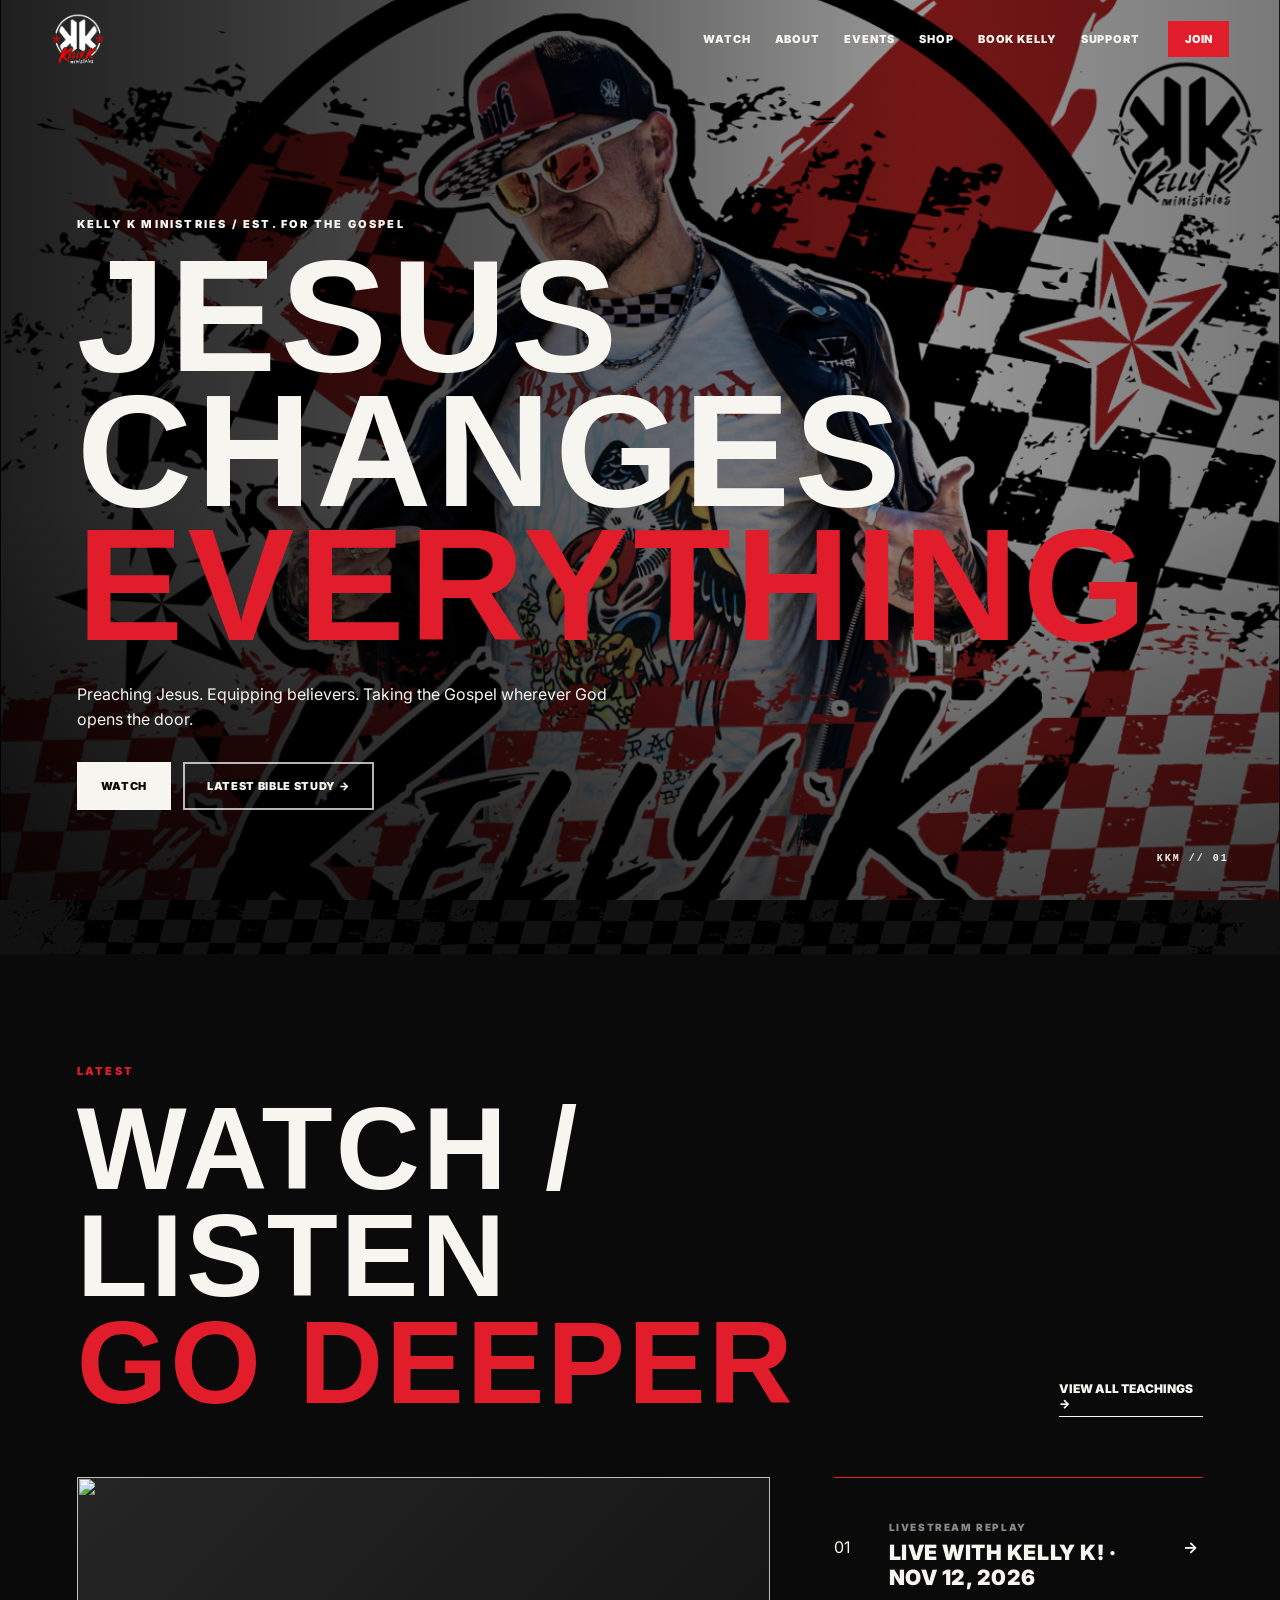
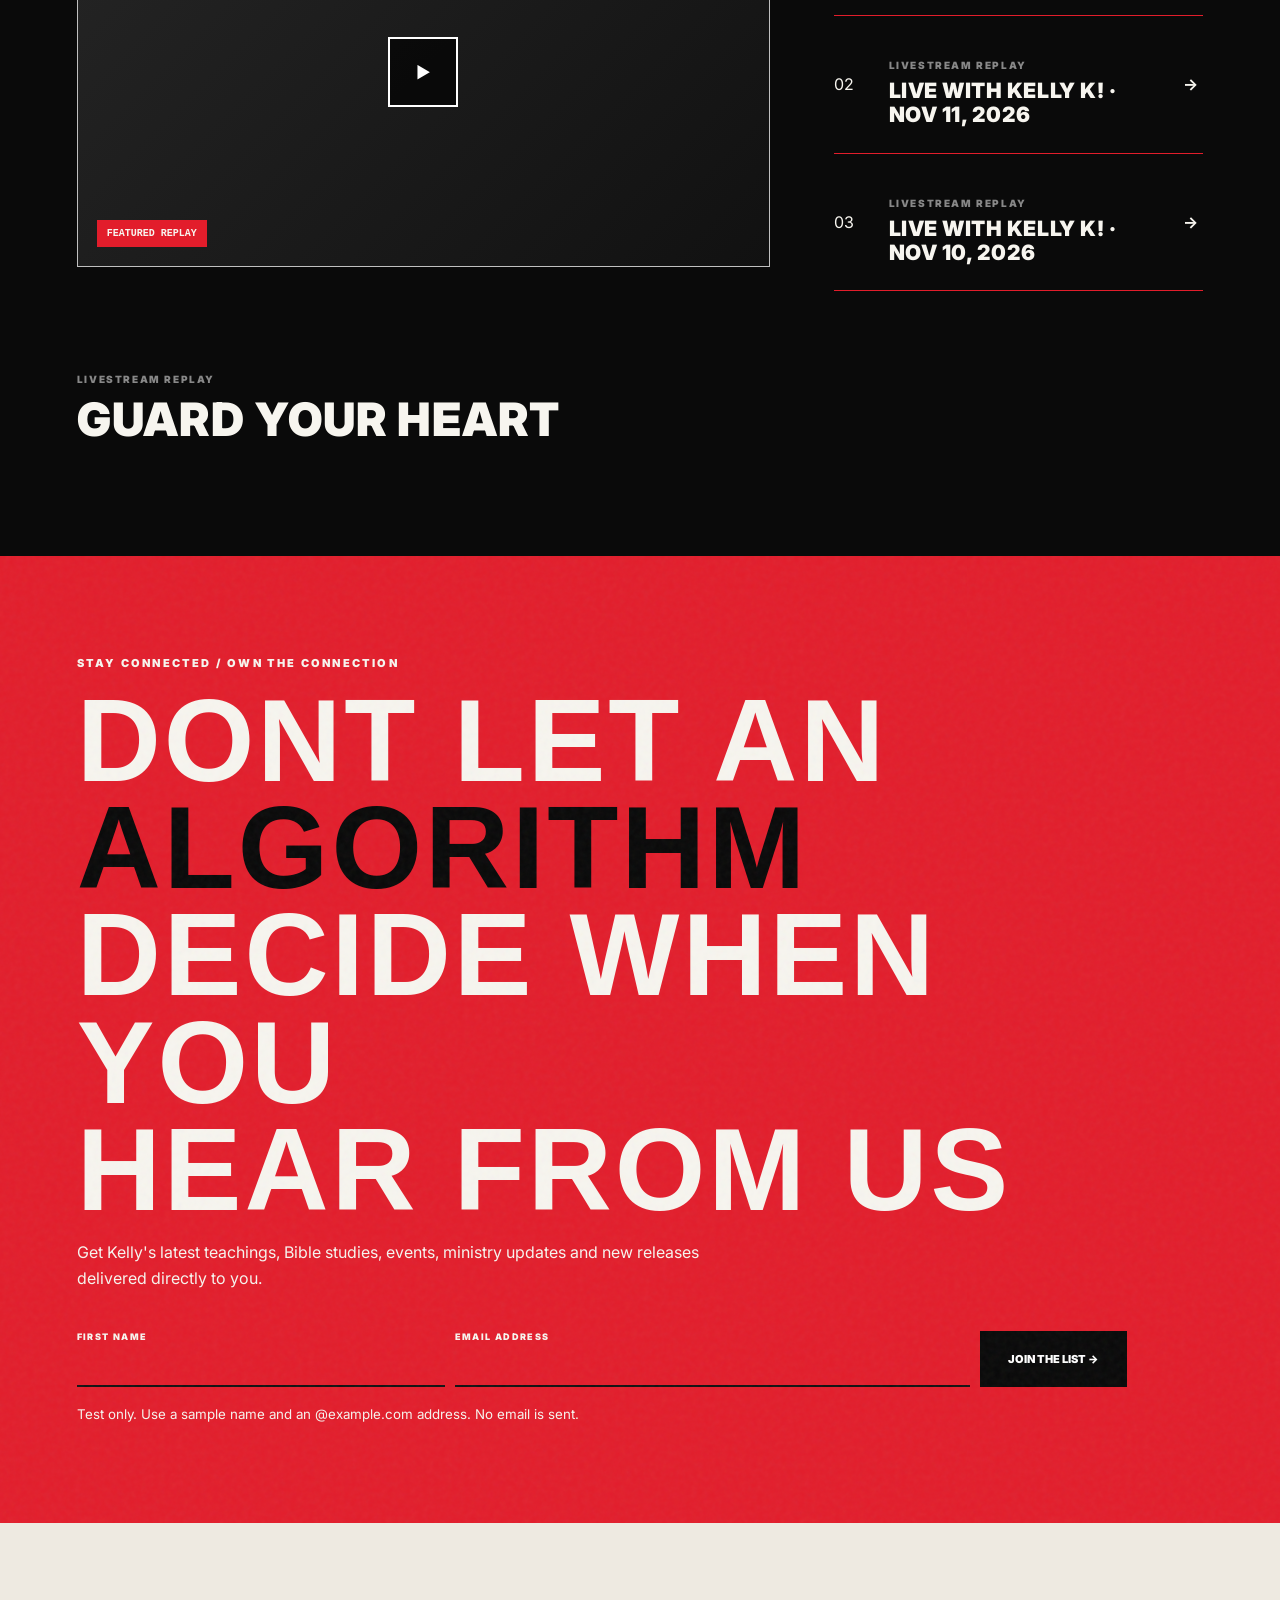
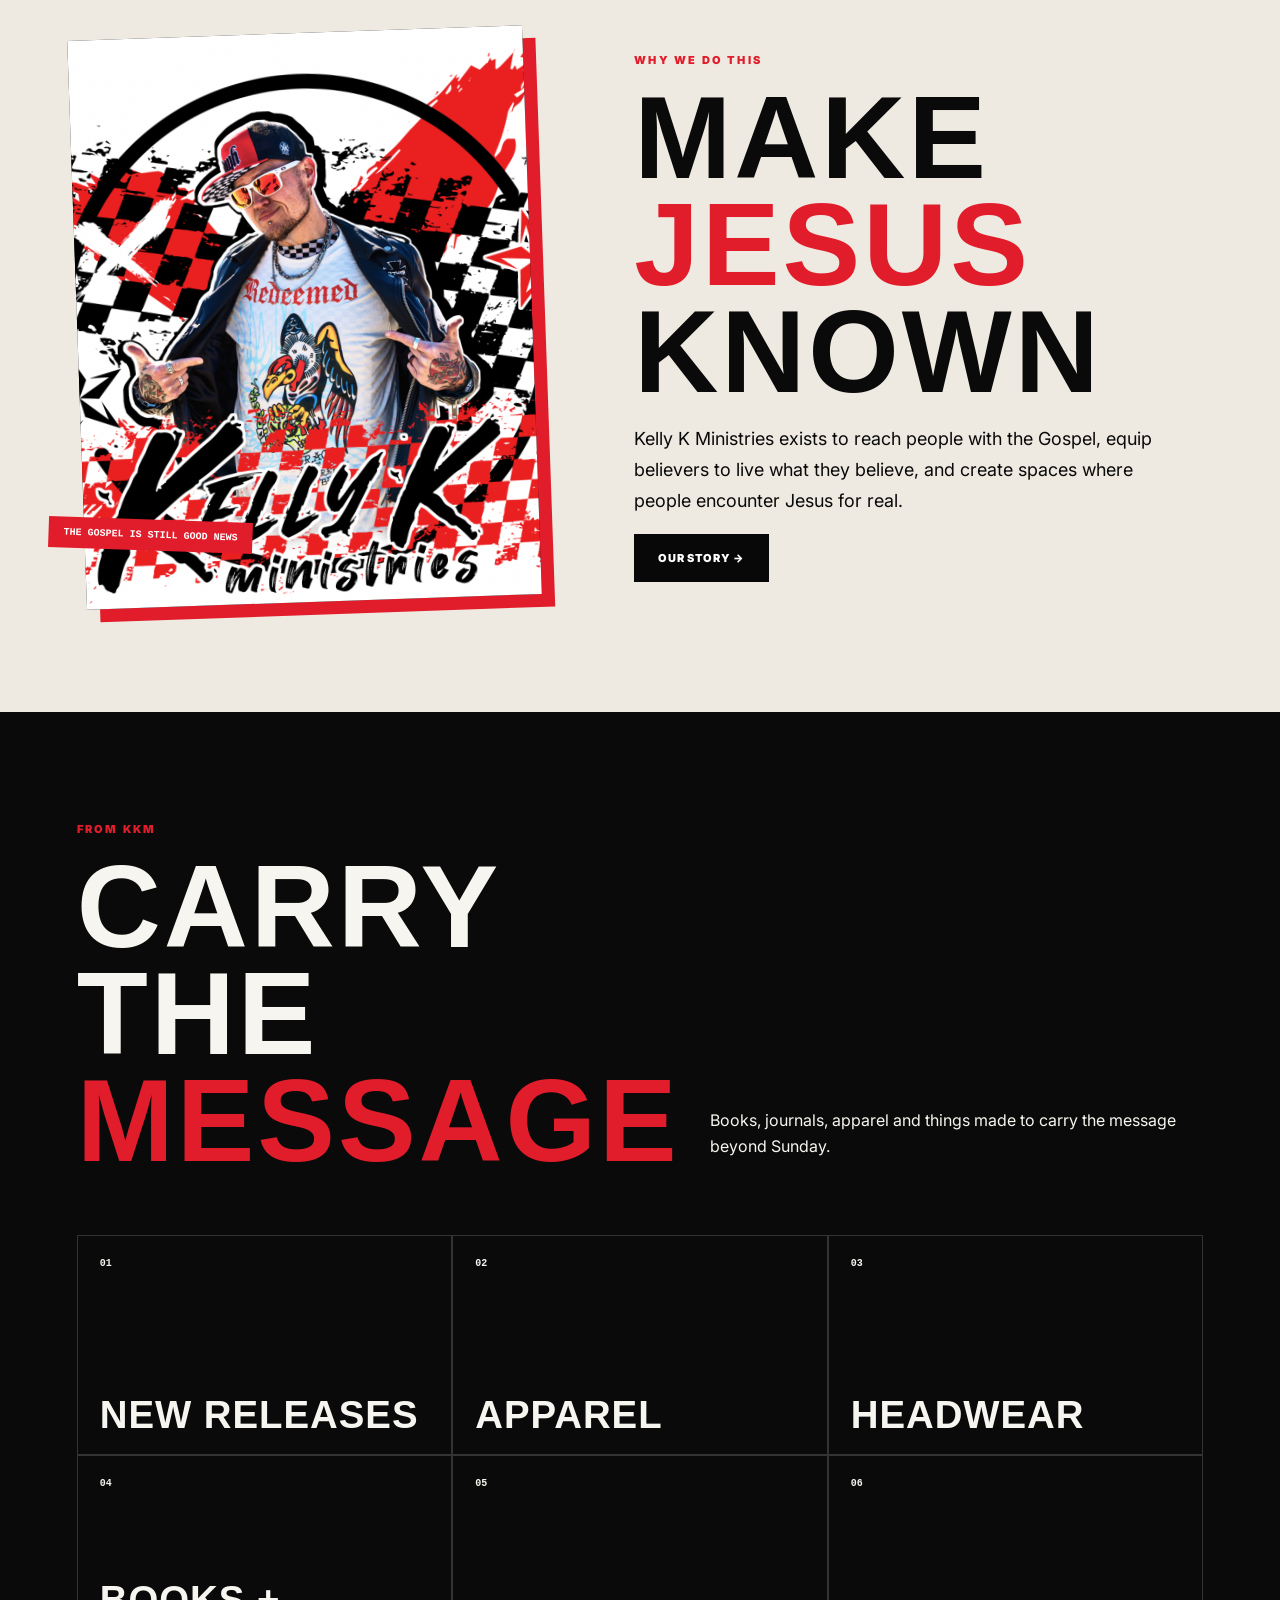
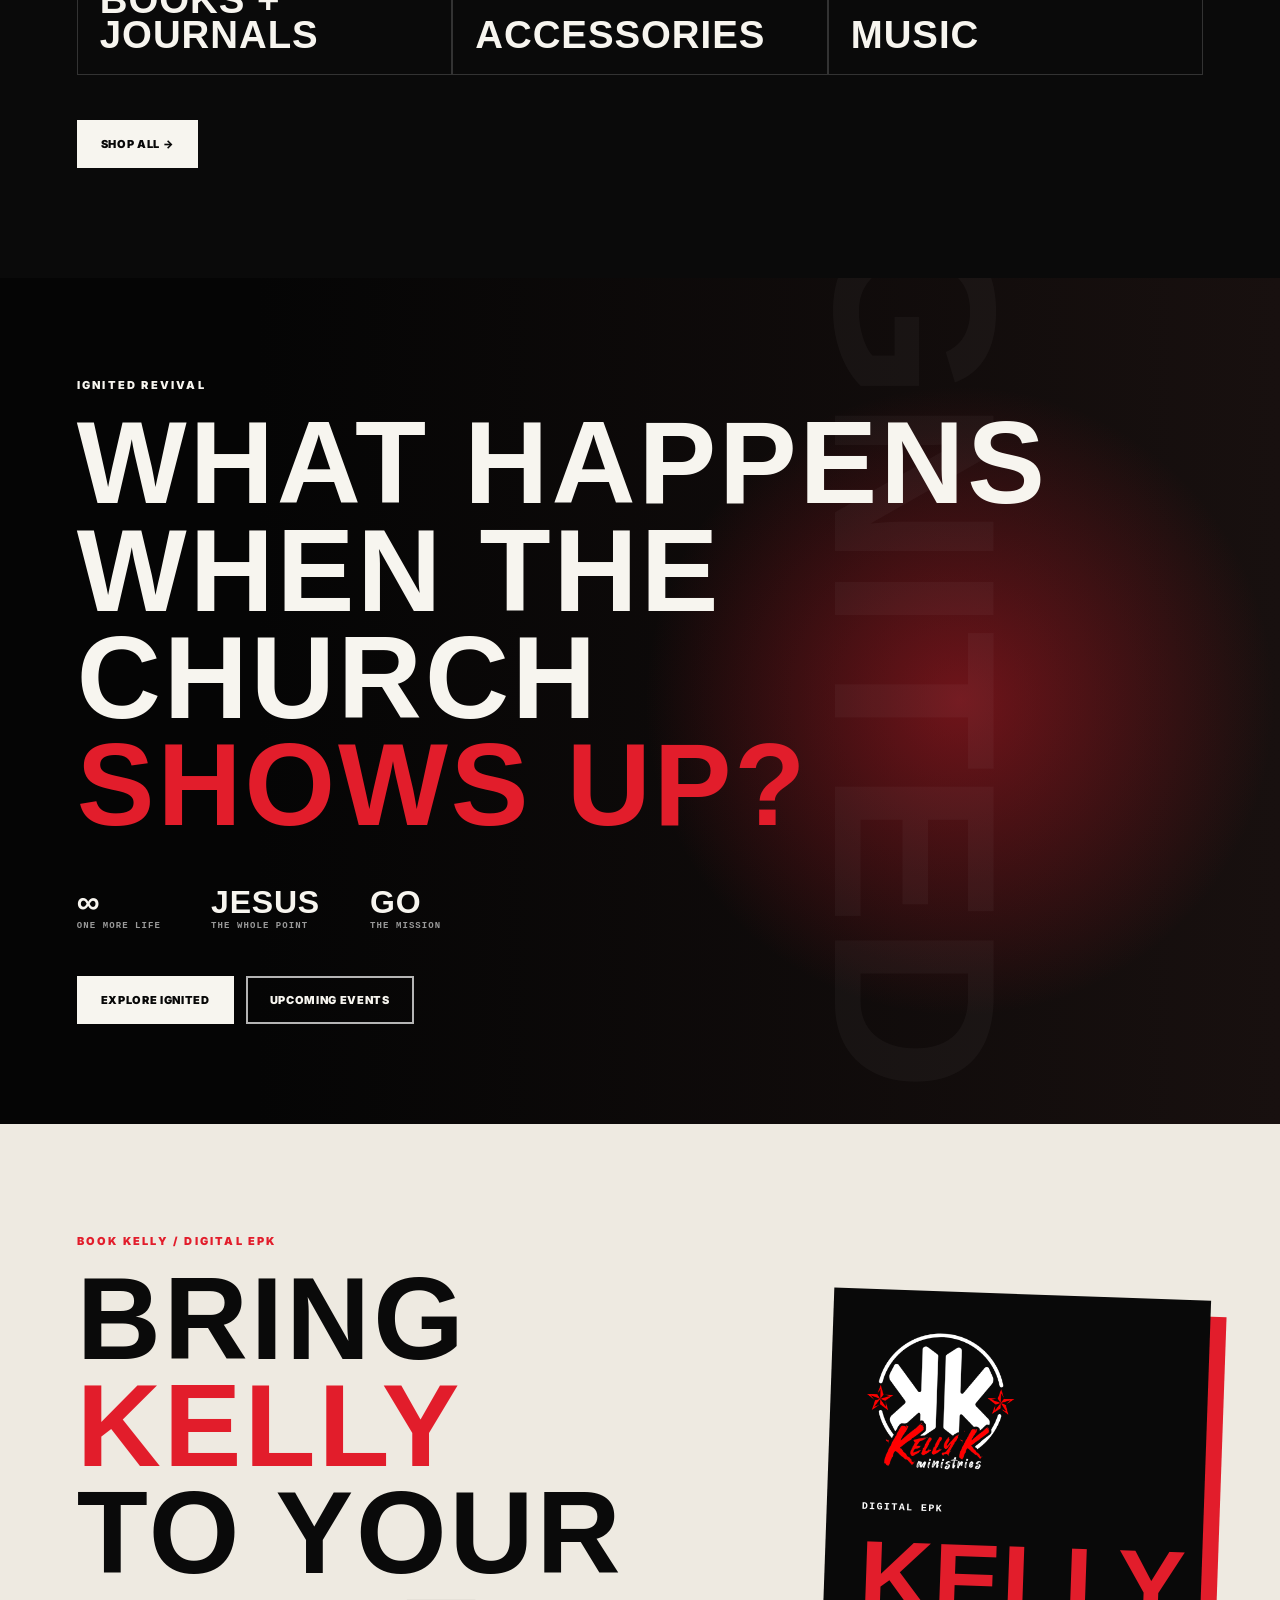
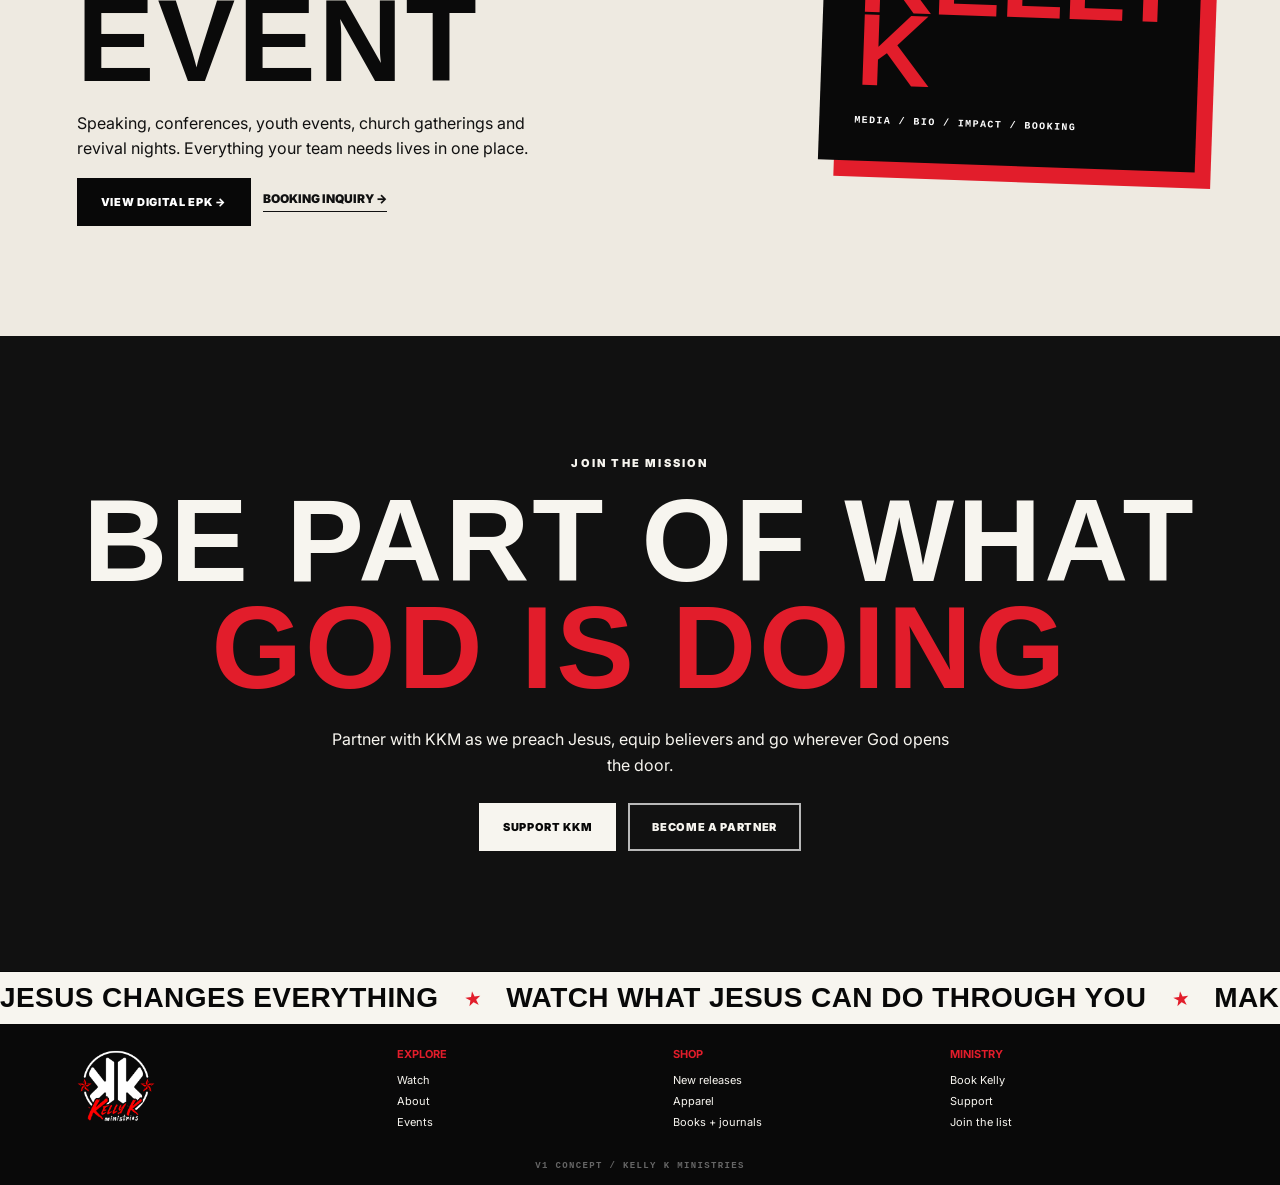
==== commit 73f9cb6b: "Enable browser-local mailing list test signups" ====
--- a/index.html
+++ b/index.html
@@ -53,7 +53,7 @@
     </div>
   </div>
 </section>
-<section class="join-section" id="join"><div class="noise"></div><p class="kicker">Stay connected / Own the connection</p><h2>dont let an<br><span class="algorithm-black">ALGORITHM</span><br>decide when YOU<br>hear from us</h2><p>Get Kelly's latest teachings, Bible studies, events, ministry updates and new releases delivered directly to you.</p><form class="signup" id="signup"><label>First name<input required name="name" autocomplete="given-name"></label><label>Email address<input required type="email" name="email" autocomplete="email"></label><button type="submit">Join the list →</button></form><small id="form-note">No spam. No games. Just KKM.</small></section>
+<section class="join-section" id="join"><div class="noise"></div><p class="kicker">Stay connected / Own the connection</p><h2>dont let an<br><span class="algorithm-black">ALGORITHM</span><br>decide when YOU<br>hear from us</h2><p>Get Kelly's latest teachings, Bible studies, events, ministry updates and new releases delivered directly to you.</p><form class="signup" id="signup" aria-describedby="signup-test-note"><label>First name<input required name="name" autocomplete="given-name"></label><label>Email address<input required type="email" name="email" autocomplete="email"></label><button type="submit" disabled>Join the list →</button></form><small id="signup-test-note">Test only. Use a sample name and an @example.com address. No email is sent.</small><br><small id="form-note" role="status"></small></section>
 <section class="section paper" id="mission"><div class="mission-grid"><div class="portrait collage"><img src="Screenshot%202026-08-28%20at%2014.25.22.png" alt="Kelly K Ministries artwork"><span class="tape">THE GOSPEL IS STILL GOOD NEWS</span></div><div class="mission-copy"><p class="kicker red">Why we do this</p><h2>Make <span class="mission-red">Jesus</span><br>known</h2><p>Kelly K Ministries exists to reach people with the Gospel, equip believers to live what they believe, and create spaces where people encounter Jesus for real.</p><a class="btn btn-dark" href="#mission">Our story →</a></div></div></section>
 <section class="section dark shop" id="shop"><div class="section-head"><div><p class="kicker red">From KKM</p><h2>Carry the<br><span class="shop-red">message</span></h2></div><p class="lede">Books, journals, apparel and things made to carry the message beyond Sunday.</p></div><div class="category-grid"><a href="#shop"><span>01</span><strong>New releases</strong></a><a href="#shop"><span>02</span><strong>Apparel</strong></a><a href="#shop"><span>03</span><strong>Headwear</strong></a><a href="#shop"><span>04</span><strong>Books + journals</strong></a><a href="#shop"><span>05</span><strong>Accessories</strong></a><a href="#shop"><span>06</span><strong>Music</strong></a></div><a class="btn btn-light" href="#shop">Shop all →</a></section>
 <section class="ignited" id="ignited"><div class="ignited-bg"></div><div class="ignited-content"><p class="kicker">Ignited Revival</p><h2>What happens<br>when the church<br><span>shows up?</span></h2><div class="stats"><div><b>∞</b><small>ONE MORE LIFE</small></div><div><b>JESUS</b><small>THE WHOLE POINT</small></div><div><b>GO</b><small>THE MISSION</small></div></div><div class="actions"><a class="btn btn-light" href="#ignited">Explore Ignited</a><a class="btn btn-outline" href="#ignited">Upcoming events</a></div></div></section>
@@ -62,7 +62,7 @@
 </main>
 <div class="footer-ticker" aria-hidden="true"><div class="footer-ticker-track"><span class="ticker-copy">JESUS CHANGES EVERYTHING <b class="kkm-star">★</b> WATCH WHAT JESUS CAN DO THROUGH YOU <b class="kkm-star">★</b> MAKE JESUS KNOWN <b class="kkm-star">★</b> JESUS CHANGES EVERYTHING <b class="kkm-star">★</b> WATCH WHAT JESUS CAN DO THROUGH YOU <b class="kkm-star">★</b> MAKE JESUS KNOWN <b class="kkm-star">★</b>&nbsp;</span><span class="ticker-copy">JESUS CHANGES EVERYTHING <b class="kkm-star">★</b> WATCH WHAT JESUS CAN DO THROUGH YOU <b class="kkm-star">★</b> MAKE JESUS KNOWN <b class="kkm-star">★</b> JESUS CHANGES EVERYTHING <b class="kkm-star">★</b> WATCH WHAT JESUS CAN DO THROUGH YOU <b class="kkm-star">★</b> MAKE JESUS KNOWN <b class="kkm-star">★</b>&nbsp;</span></div></div>
 <footer><div class="footer-brand"><img src="Logo%20for%20dark%20background.png" alt="Kelly K Ministries"></div><div class="footer-links"><div><b>Explore</b><a href="#watch">Watch</a><a href="#mission">About</a><a href="#ignited">Events</a></div><div><b>Shop</b><a href="#shop">New releases</a><a href="#shop">Apparel</a><a href="#shop">Books + journals</a></div><div><b>Ministry</b><a href="#book">Book Kelly</a><a href="#support">Support</a><a href="#join">Join the list</a></div></div><small>V1 CONCEPT / KELLY K MINISTRIES</small></footer>
-<script src="script.js"></script>
+<script src="script.js?v=signup-test"></script>
 <script>
 {
   const watchSection = document.querySelector('#watch');
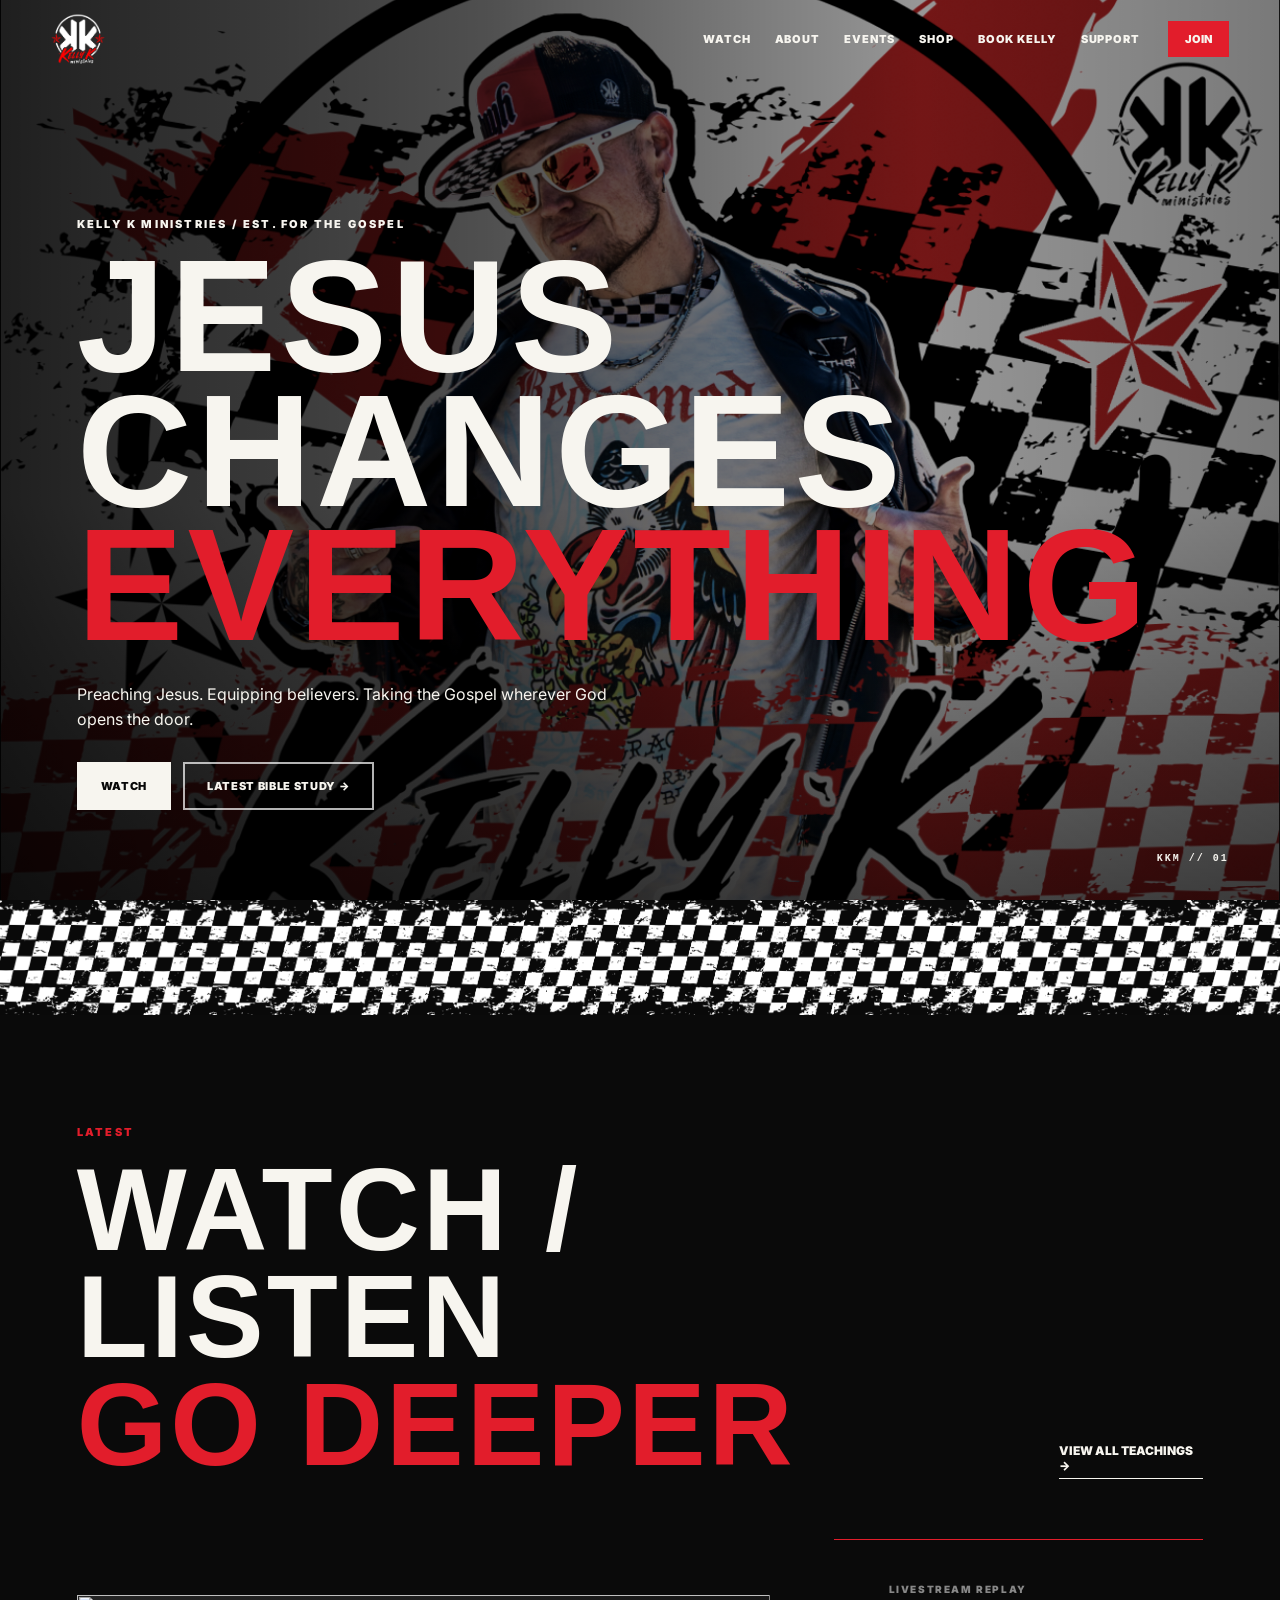
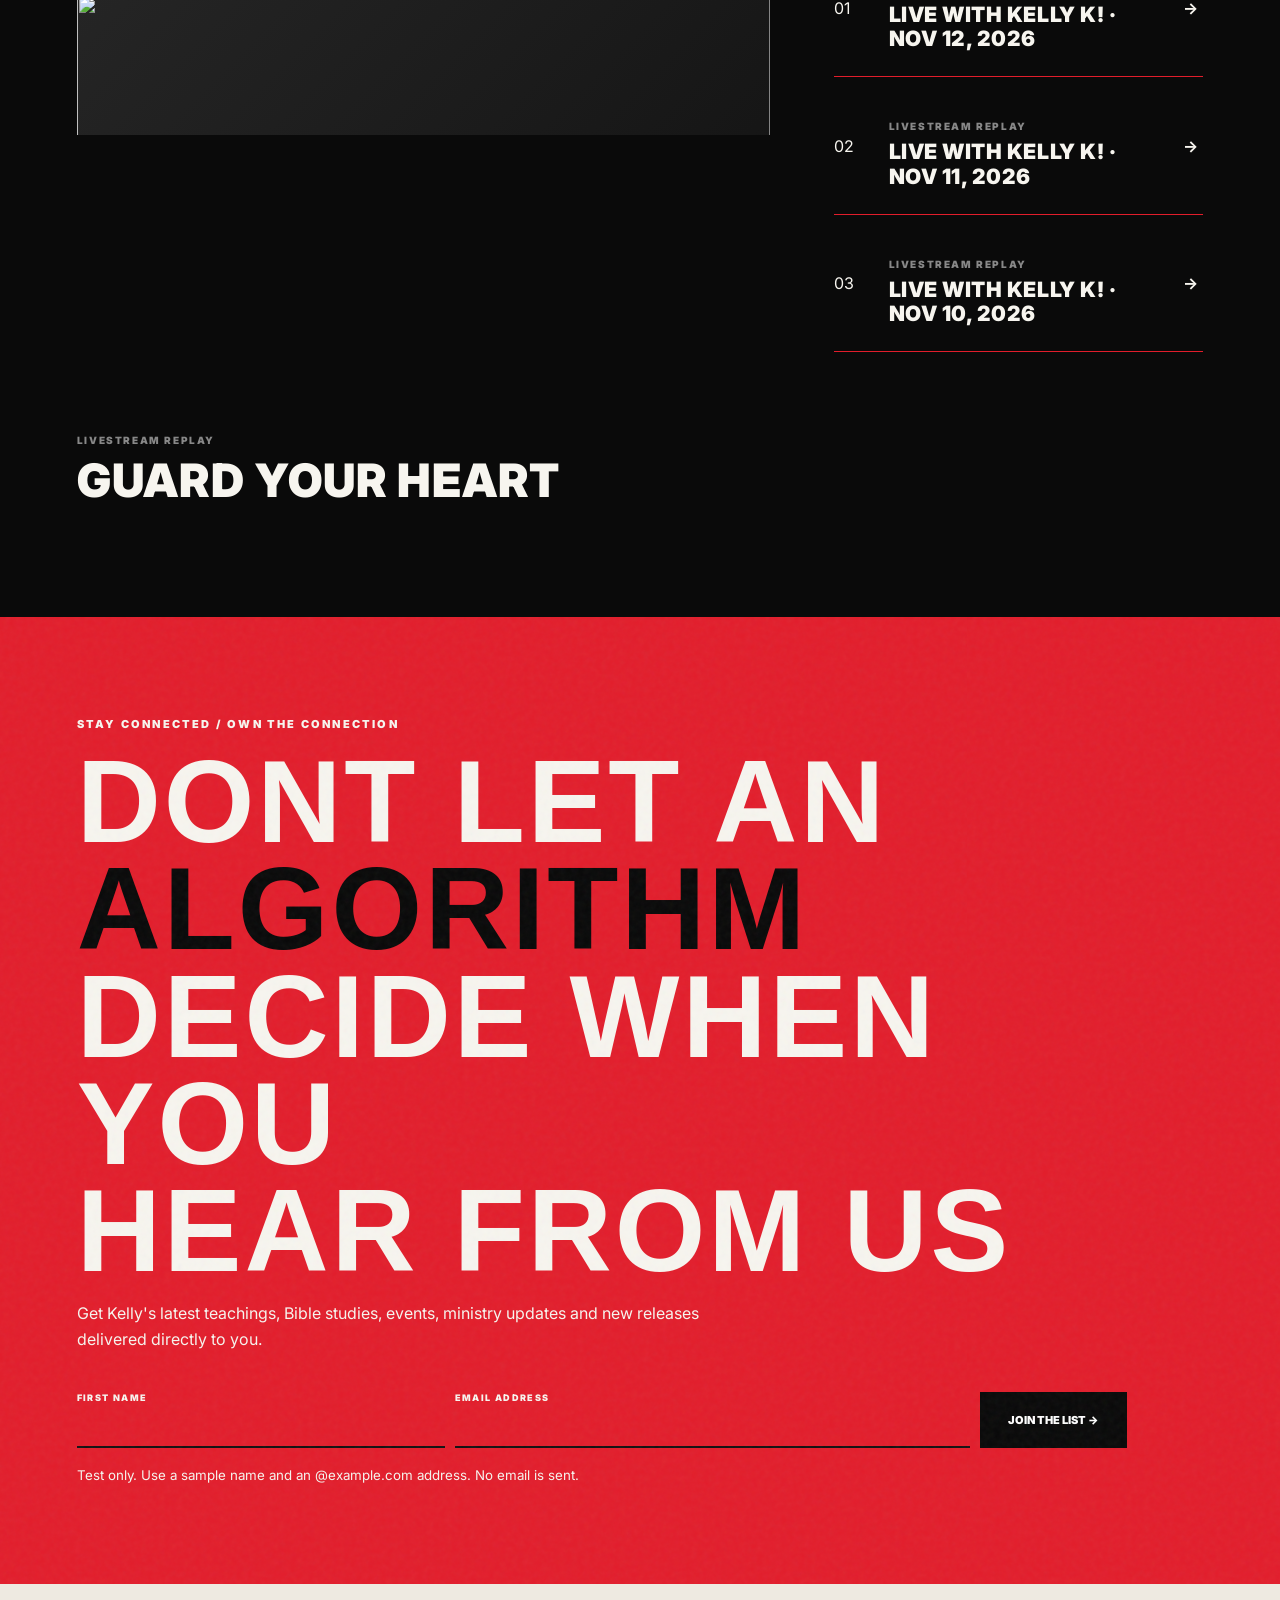
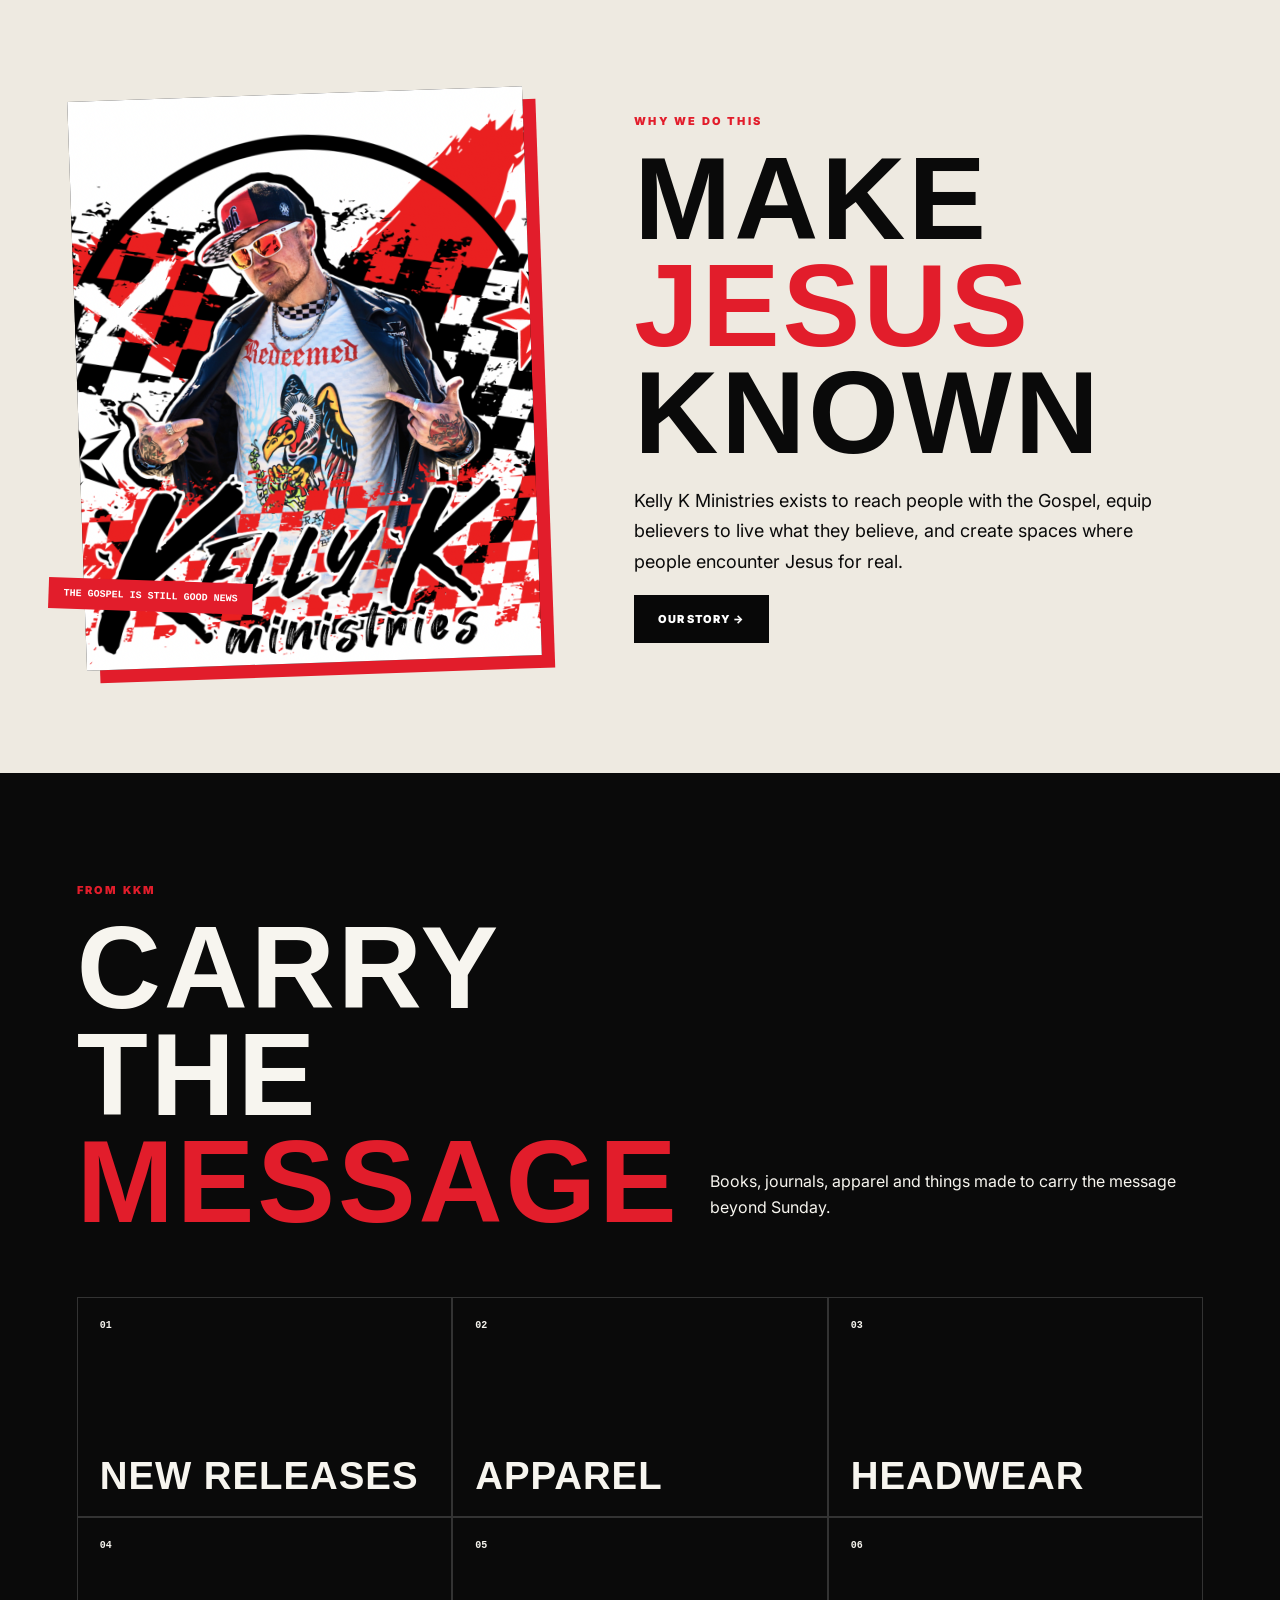
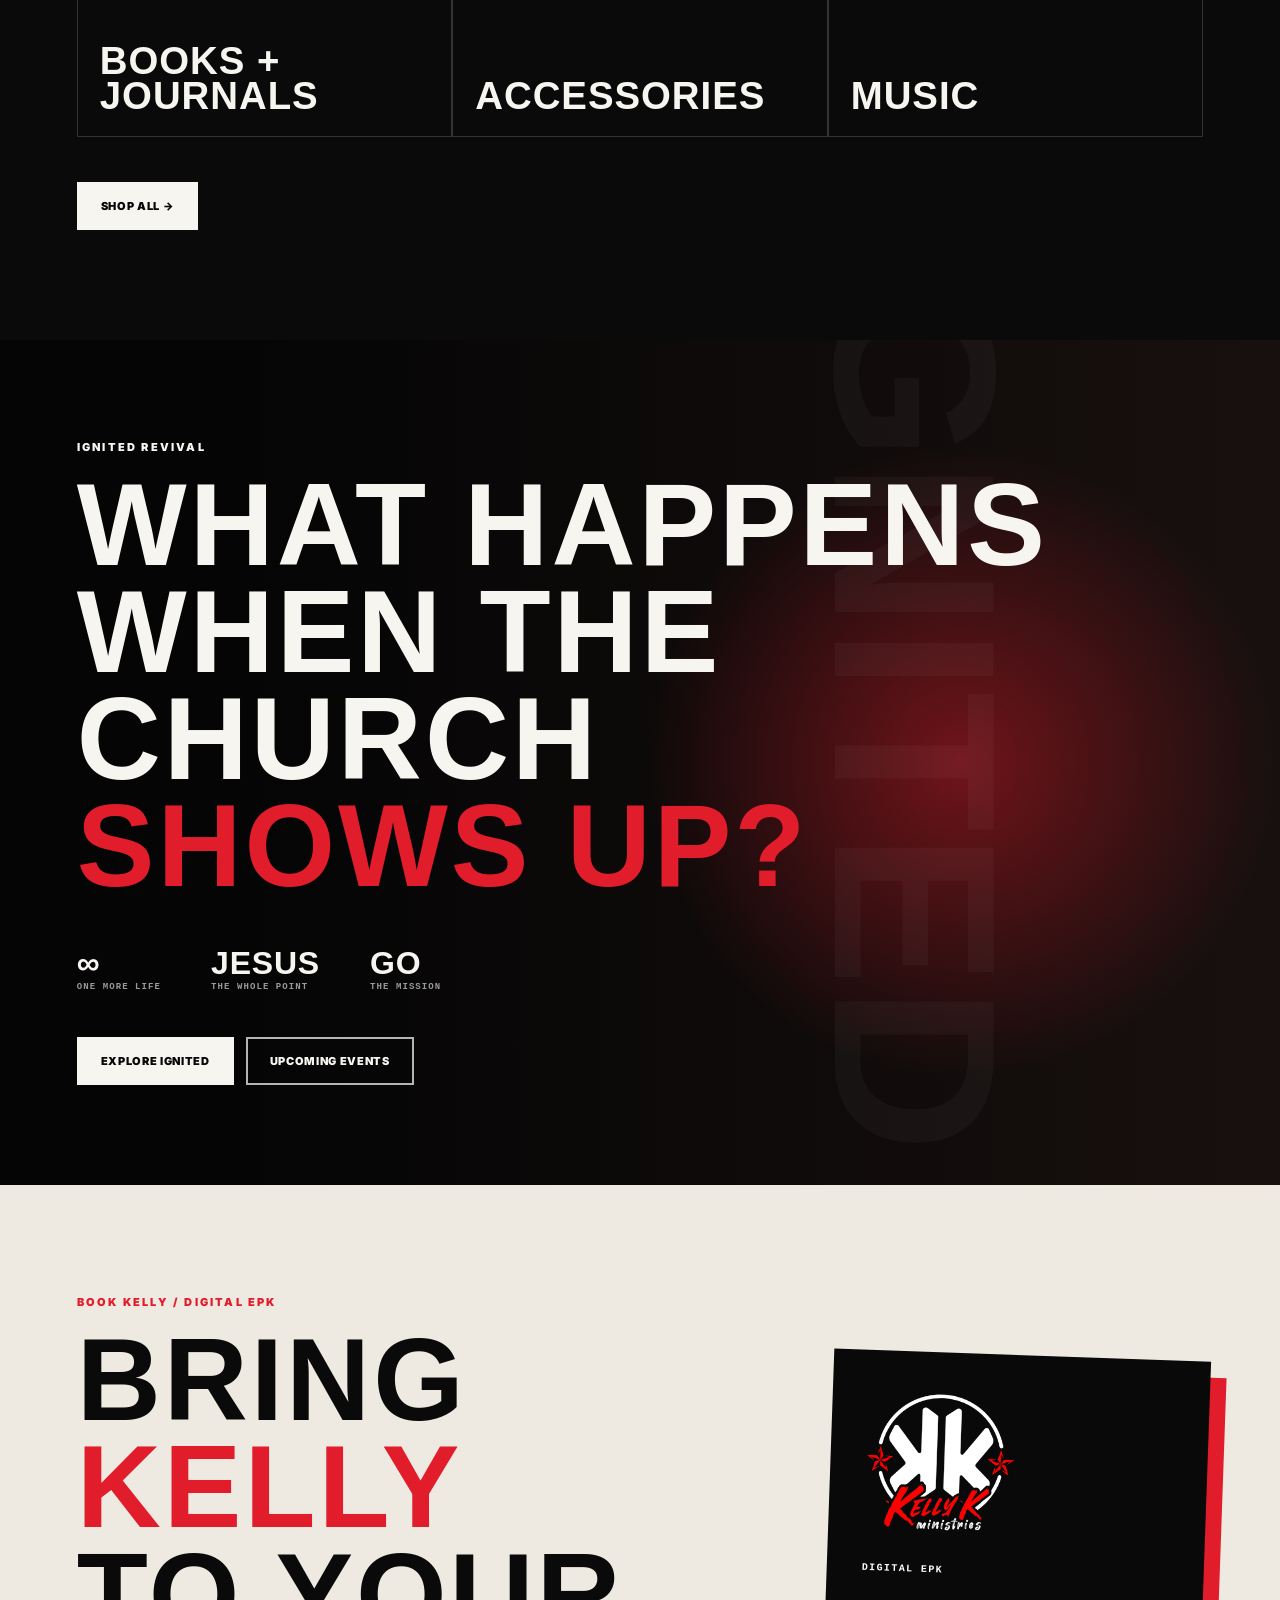
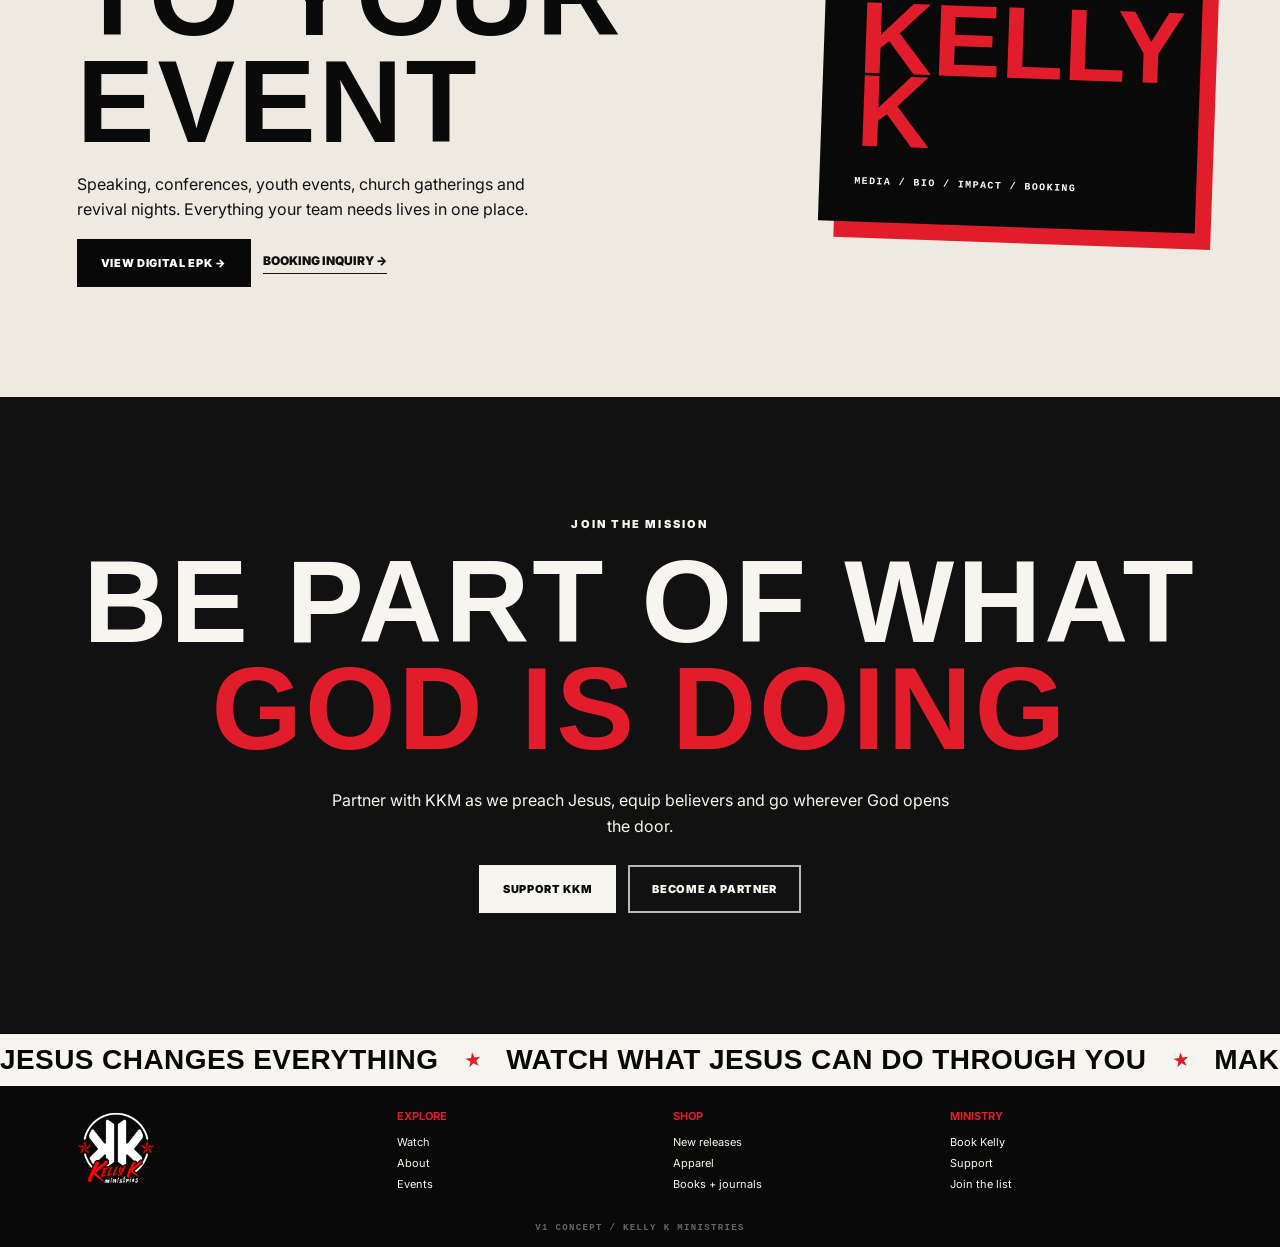
==== commit 229cf525: "Publish the approved KKM scroll transition" ====
--- a/index.html
+++ b/index.html
@@ -20,13 +20,17 @@
 #watch .feature-caption h3,#watch .teaching-list h4{font-family:Inter,Arial,sans-serif!important;line-height:1.15}
 #watch .feature-video .play{background:rgba(0,0,0,.65);color:#fff}
 </style>
+<link rel="stylesheet" href="scroll-preview.css">
+<script defer src="scroll-preview.js"></script>
 </head>
 <body>
 <header class="site-header" id="header"><a class="brand" href="#top" aria-label="Kelly K Ministries home"><img src="Logo%20for%20dark%20background.png" alt="Kelly K Ministries"></a><nav class="desktop-nav" aria-label="Primary"><a href="#watch">Watch</a><a href="#mission">About</a><a href="#ignited">Events</a><a href="#shop">Shop</a><a href="#book">Book Kelly</a><a href="#support">Support</a></nav><a class="join-button" href="#join">Join</a><button class="menu-button" aria-label="Open menu" aria-expanded="false">MENU</button></header>
 <nav class="mobile-nav" aria-label="Mobile"><a href="#watch">Watch</a><a href="#mission">About</a><a href="#ignited">Events</a><a href="#shop">Shop</a><a href="#book">Book Kelly</a><a href="#support">Support</a></nav>
 <main id="top">
+<div class="hero-sequence">
 <section class="hero"><div class="hero-media static-hero" aria-hidden="true"><img class="hero-static" src="Screenshot%202026-08-28%20at%2014.25.22.png" alt=""><div class="hero-grade"></div></div><div class="hero-content"><p class="kicker">Kelly K Ministries / Est. for the Gospel</p><h1>JESUS<br>CHANGES<br><span>EVERYTHING</span></h1><p class="hero-copy">Preaching Jesus. Equipping believers. Taking the Gospel wherever God opens the door.</p><div class="actions"><a class="btn btn-light" href="#watch">Watch</a><a class="btn btn-outline" id="hero-live-cta" href="#watch">Latest Bible Study →</a></div></div><div class="hero-index">KKM // 01</div></section>
-<div class="checker-break" aria-hidden="true"></div>
+</div>
+<div class="checker-break watch-transition" aria-hidden="true"></div>
 <section class="section dark" id="watch">
   <div class="section-head">
     <div><p class="kicker red">Latest</p><h2>WATCH / LISTEN<br><span class="watch-red">GO DEEPER</span></h2></div>
@@ -54,7 +58,7 @@
   </div>
 </section>
 <section class="join-section" id="join"><div class="noise"></div><p class="kicker">Stay connected / Own the connection</p><h2>dont let an<br><span class="algorithm-black">ALGORITHM</span><br>decide when YOU<br>hear from us</h2><p>Get Kelly's latest teachings, Bible studies, events, ministry updates and new releases delivered directly to you.</p><form class="signup" id="signup" aria-describedby="signup-test-note"><label>First name<input required name="name" autocomplete="given-name"></label><label>Email address<input required type="email" name="email" autocomplete="email"></label><button type="submit" disabled>Join the list →</button></form><small id="signup-test-note">Test only. Use a sample name and an @example.com address. No email is sent.</small><br><small id="form-note" role="status"></small></section>
-<section class="section paper" id="mission"><div class="mission-grid"><div class="portrait collage"><img src="Screenshot%202026-08-28%20at%2014.25.22.png" alt="Kelly K Ministries artwork"><span class="tape">THE GOSPEL IS STILL GOOD NEWS</span></div><div class="mission-copy"><p class="kicker red">Why we do this</p><h2>Make <span class="mission-red">Jesus</span><br>known</h2><p>Kelly K Ministries exists to reach people with the Gospel, equip believers to live what they believe, and create spaces where people encounter Jesus for real.</p><a class="btn btn-dark" href="#mission">Our story →</a></div></div></section>
+<section class="section paper" id="mission"><div class="mission-grid"><div class="portrait collage"><img src="Screenshot%202026-08-28%20at%2014.25.22.png" alt="Kelly K Ministries artwork"><span class="tape">THE GOSPEL IS STILL GOOD NEWS</span></div><div class="mission-copy"><p class="kicker red">Why we do this</p><h2>Make <span class="mission-red">Jesus</span><br>known</h2><p>Kelly K Ministries exists to reach people with the Gospel, equip believers to live what they believe, and create spaces where people encounter Jesus for real.</p><a class="btn btn-dark" href="about.html">Our story →</a></div></div></section>
 <section class="section dark shop" id="shop"><div class="section-head"><div><p class="kicker red">From KKM</p><h2>Carry the<br><span class="shop-red">message</span></h2></div><p class="lede">Books, journals, apparel and things made to carry the message beyond Sunday.</p></div><div class="category-grid"><a href="#shop"><span>01</span><strong>New releases</strong></a><a href="#shop"><span>02</span><strong>Apparel</strong></a><a href="#shop"><span>03</span><strong>Headwear</strong></a><a href="#shop"><span>04</span><strong>Books + journals</strong></a><a href="#shop"><span>05</span><strong>Accessories</strong></a><a href="#shop"><span>06</span><strong>Music</strong></a></div><a class="btn btn-light" href="#shop">Shop all →</a></section>
 <section class="ignited" id="ignited"><div class="ignited-bg"></div><div class="ignited-content"><p class="kicker">Ignited Revival</p><h2>What happens<br>when the church<br><span>shows up?</span></h2><div class="stats"><div><b>∞</b><small>ONE MORE LIFE</small></div><div><b>JESUS</b><small>THE WHOLE POINT</small></div><div><b>GO</b><small>THE MISSION</small></div></div><div class="actions"><a class="btn btn-light" href="#ignited">Explore Ignited</a><a class="btn btn-outline" href="#ignited">Upcoming events</a></div></div></section>
 <section class="section paper book" id="book"><div><p class="kicker red">Book Kelly / Digital EPK</p><h2>Bring <span class="book-red">Kelly</span><br>to your event</h2><p class="lede dark-text">Speaking, conferences, youth events, church gatherings and revival nights. Everything your team needs lives in one place.</p><div class="actions"><a class="btn btn-dark" href="#book">View digital EPK →</a><a class="text-link dark-text" href="#book">Booking inquiry →</a></div></div><div class="epk-card"><img src="Logo%20for%20dark%20background.png" alt="Kelly K Ministries"><span>DIGITAL EPK</span><strong>KELLY<br>K</strong><small>MEDIA / BIO / IMPACT / BOOKING</small></div></section>
--- a/scroll-preview.css
+++ b/scroll-preview.css
@@ -0,0 +1,42 @@
+@media (prefers-reduced-motion: no-preference) {
+  .scroll-preview { --watch-stripe-height: clamp(54px, 9vw, 116px); }
+  .scroll-preview .hero {
+    overflow: visible;
+    clip-path: inset(0 0 calc(-1 * var(--watch-stripe-height)) 0);
+    z-index: 1;
+  }
+  .scroll-preview .hero-static {
+    transform: scale(var(--hero-scale, 1));
+    transform-origin: 52% 42%;
+  }
+  .scroll-preview .hero-content {
+    transform: translateY(var(--hero-offset, 0px));
+    opacity: var(--hero-alpha, 1);
+    pointer-events: var(--hero-pointer, auto);
+  }
+  .scroll-preview .hero:focus-within .hero-content {
+    transform: none;
+    opacity: 1;
+    pointer-events: auto;
+  }
+  .scroll-preview .watch-transition {
+    height: var(--watch-stripe-height);
+    background-image: url("website-checker-wide.png");
+    background-repeat: no-repeat;
+    background-position: calc(var(--checker-progress, 0) * 100%) center;
+    background-size: max(115%, calc(var(--watch-stripe-height) * 25)) 100%;
+    background-color: var(--black);
+  }
+  .scroll-preview #watch .feature-video .media-placeholder {
+    clip-path: inset(0 0 var(--video-crop, 0%) 0);
+    transform: translateY(var(--video-rise, 0px));
+  }
+  .scroll-preview #watch .feature-video .media-placeholder:focus-visible {
+    clip-path: none;
+    transform: none;
+    outline-offset: -4px;
+  }
+  @media (max-width: 850px) {
+    .scroll-preview .hero h1 { font-size: clamp(35px, 12vw, 105px); }
+  }
+}
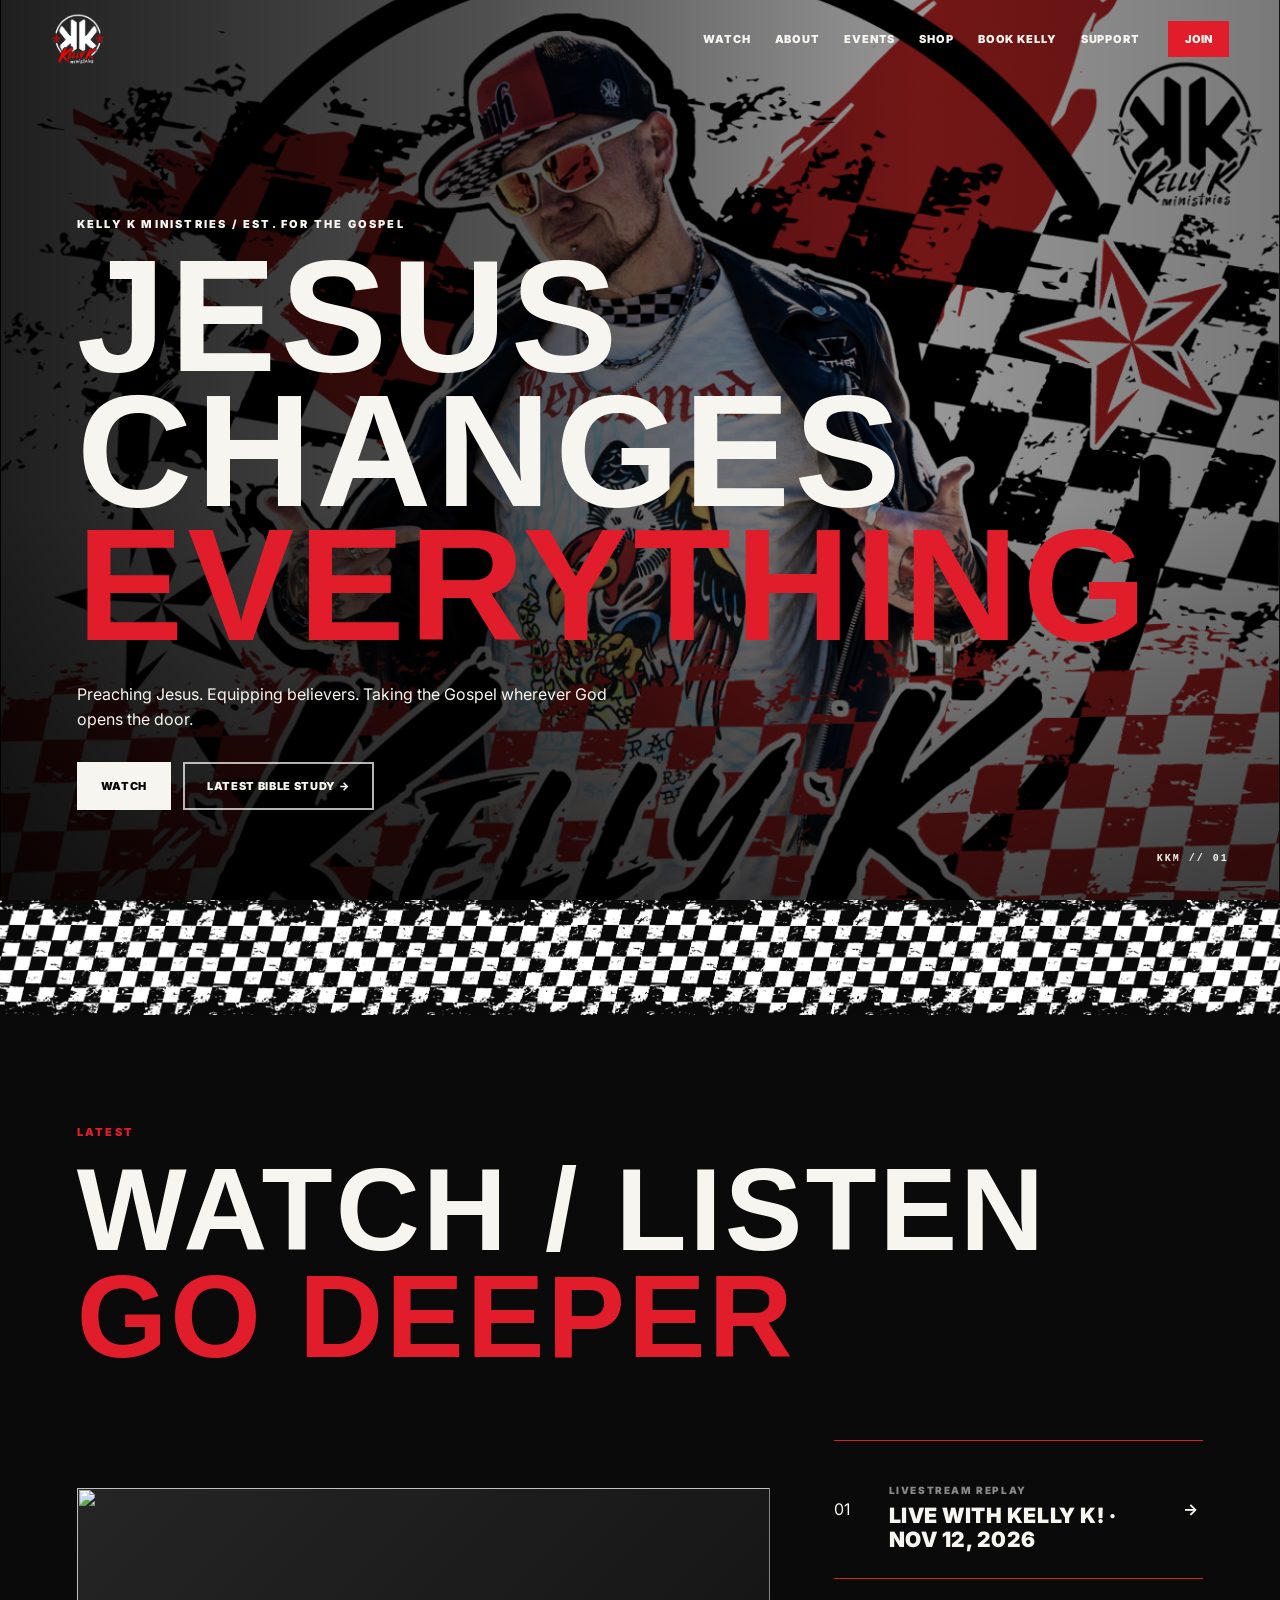
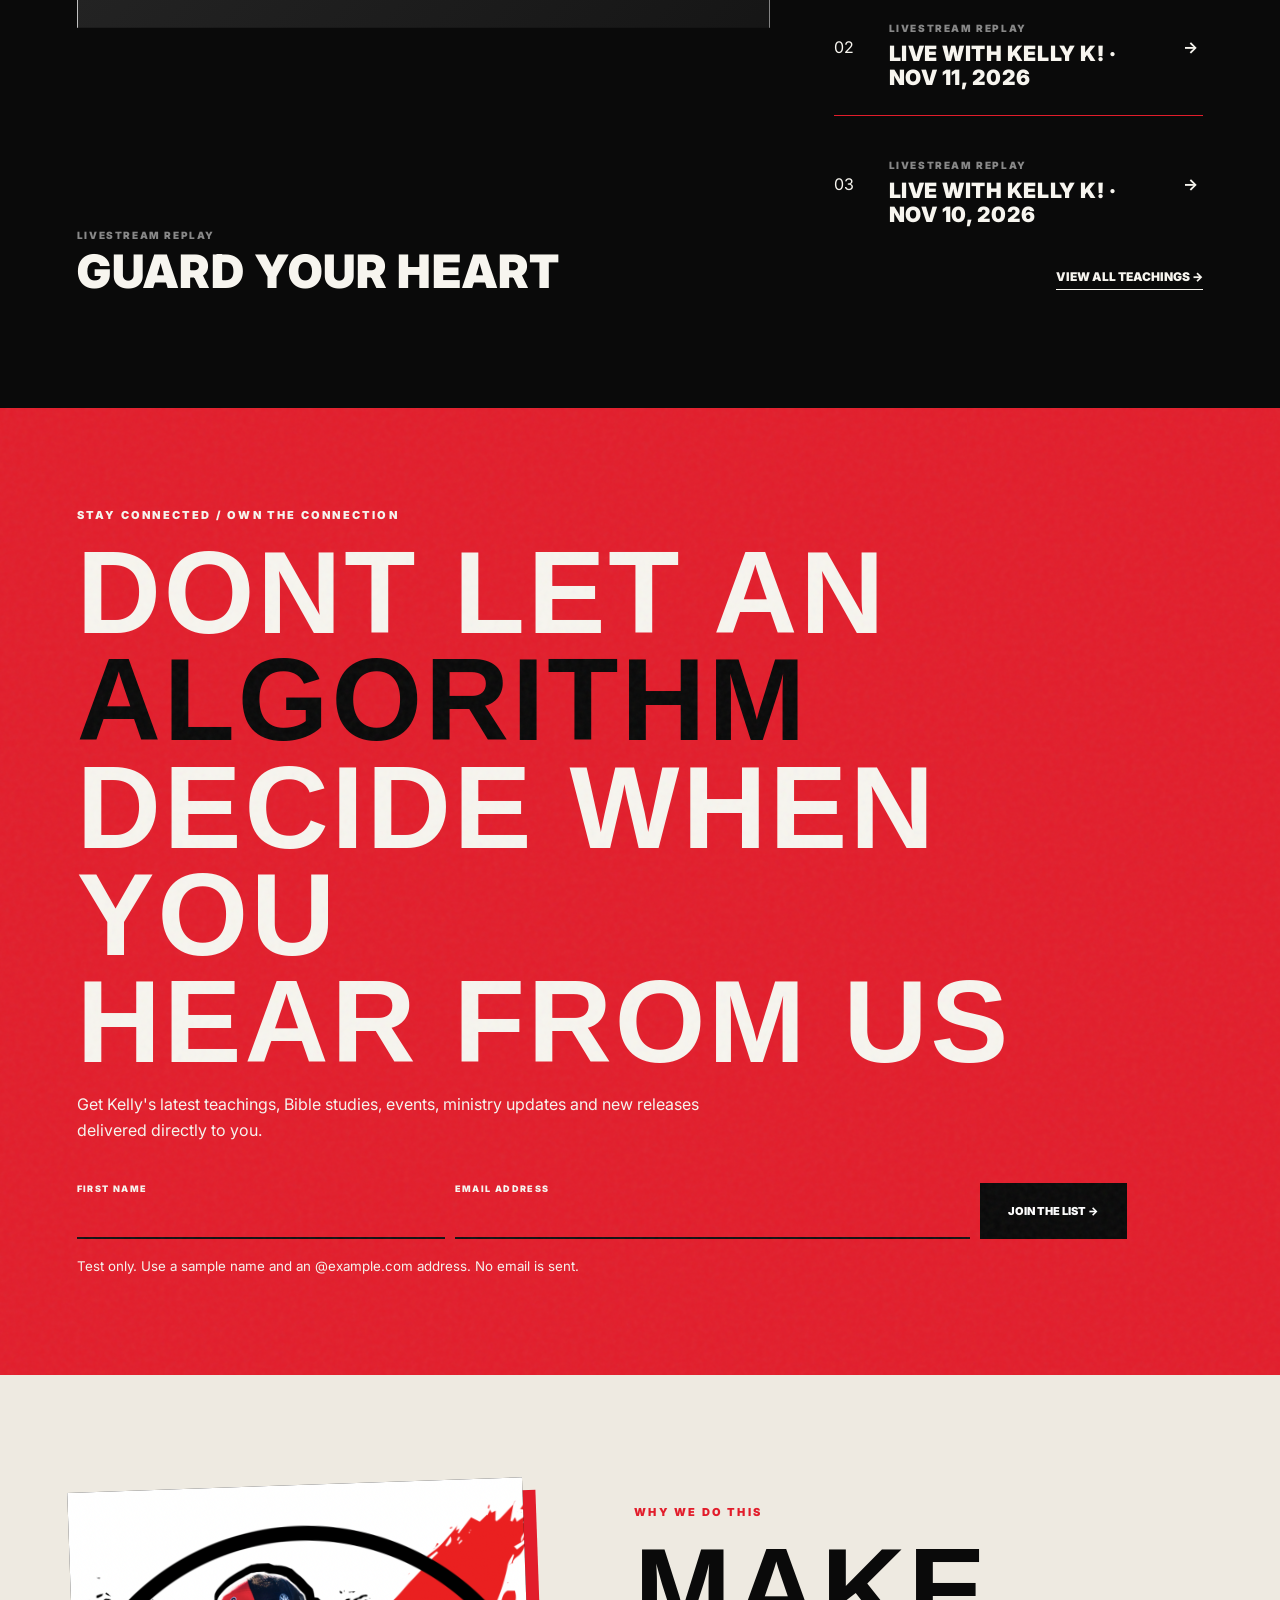
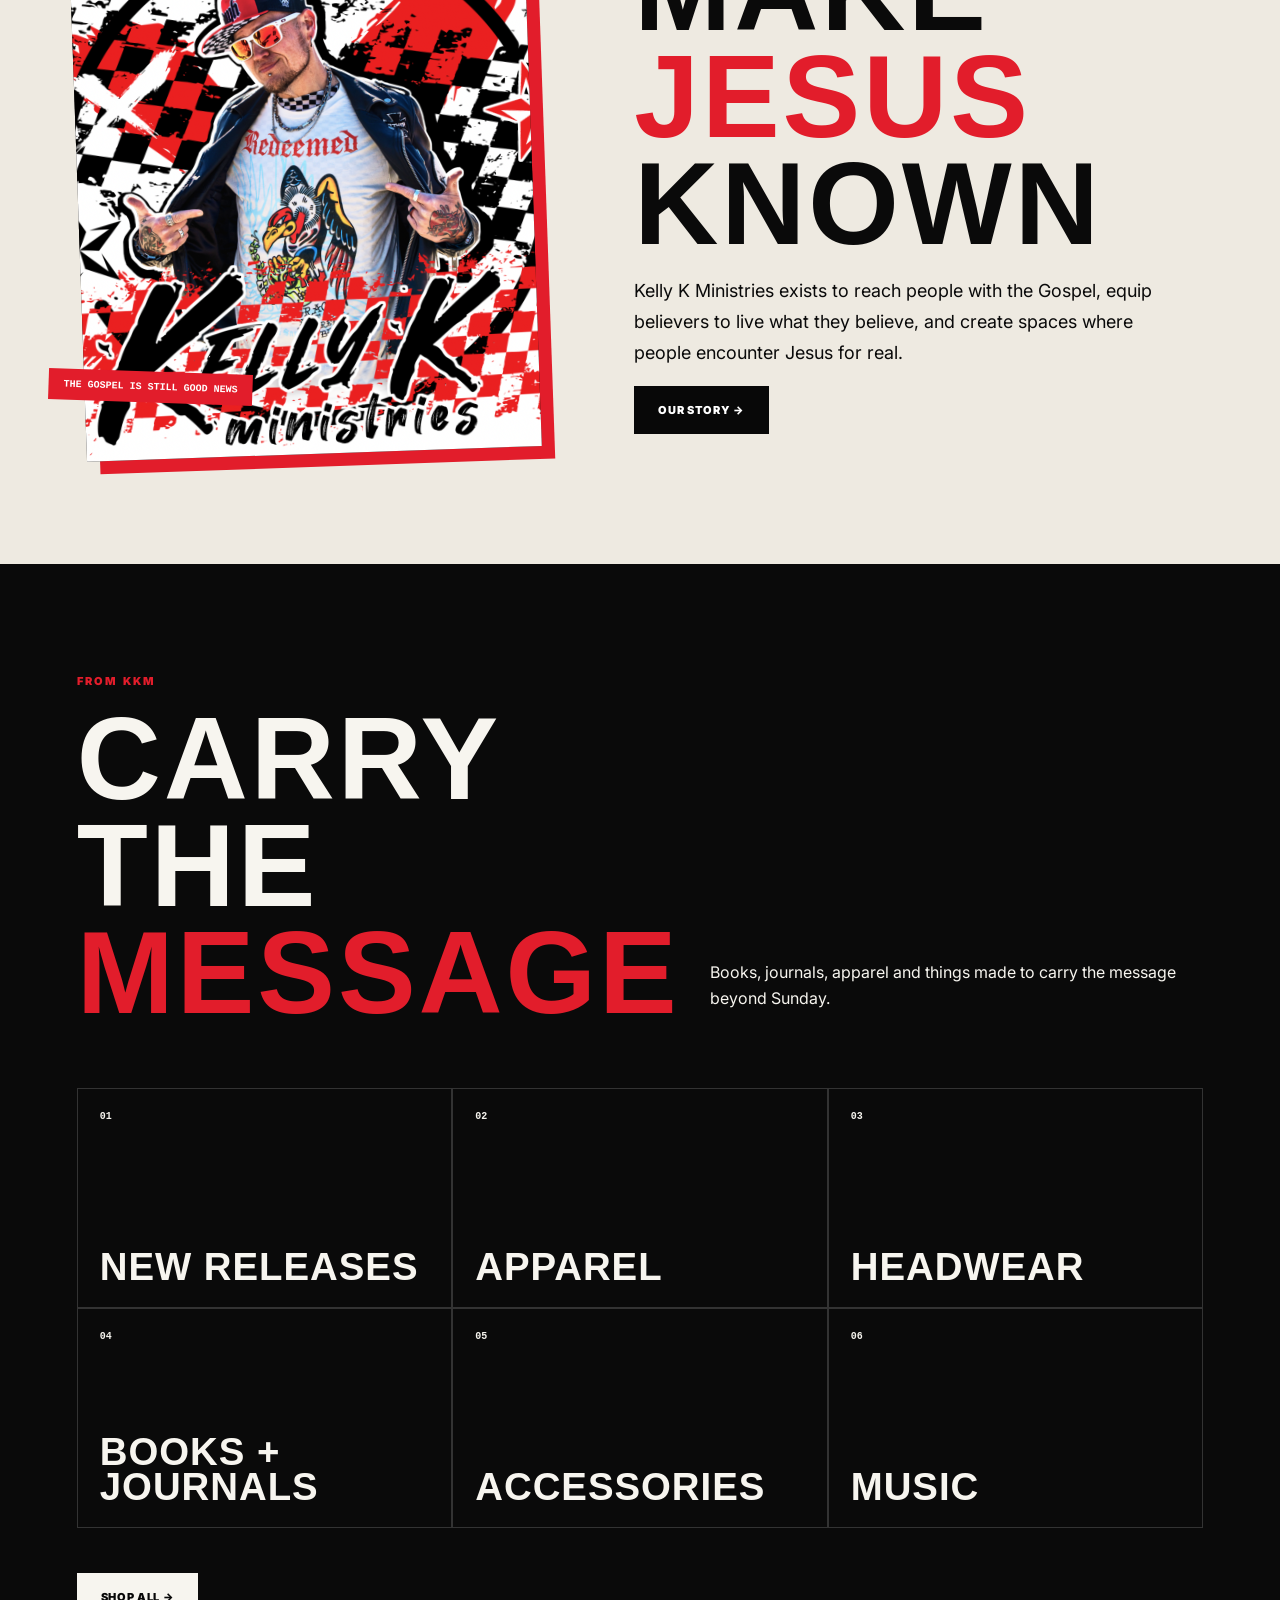
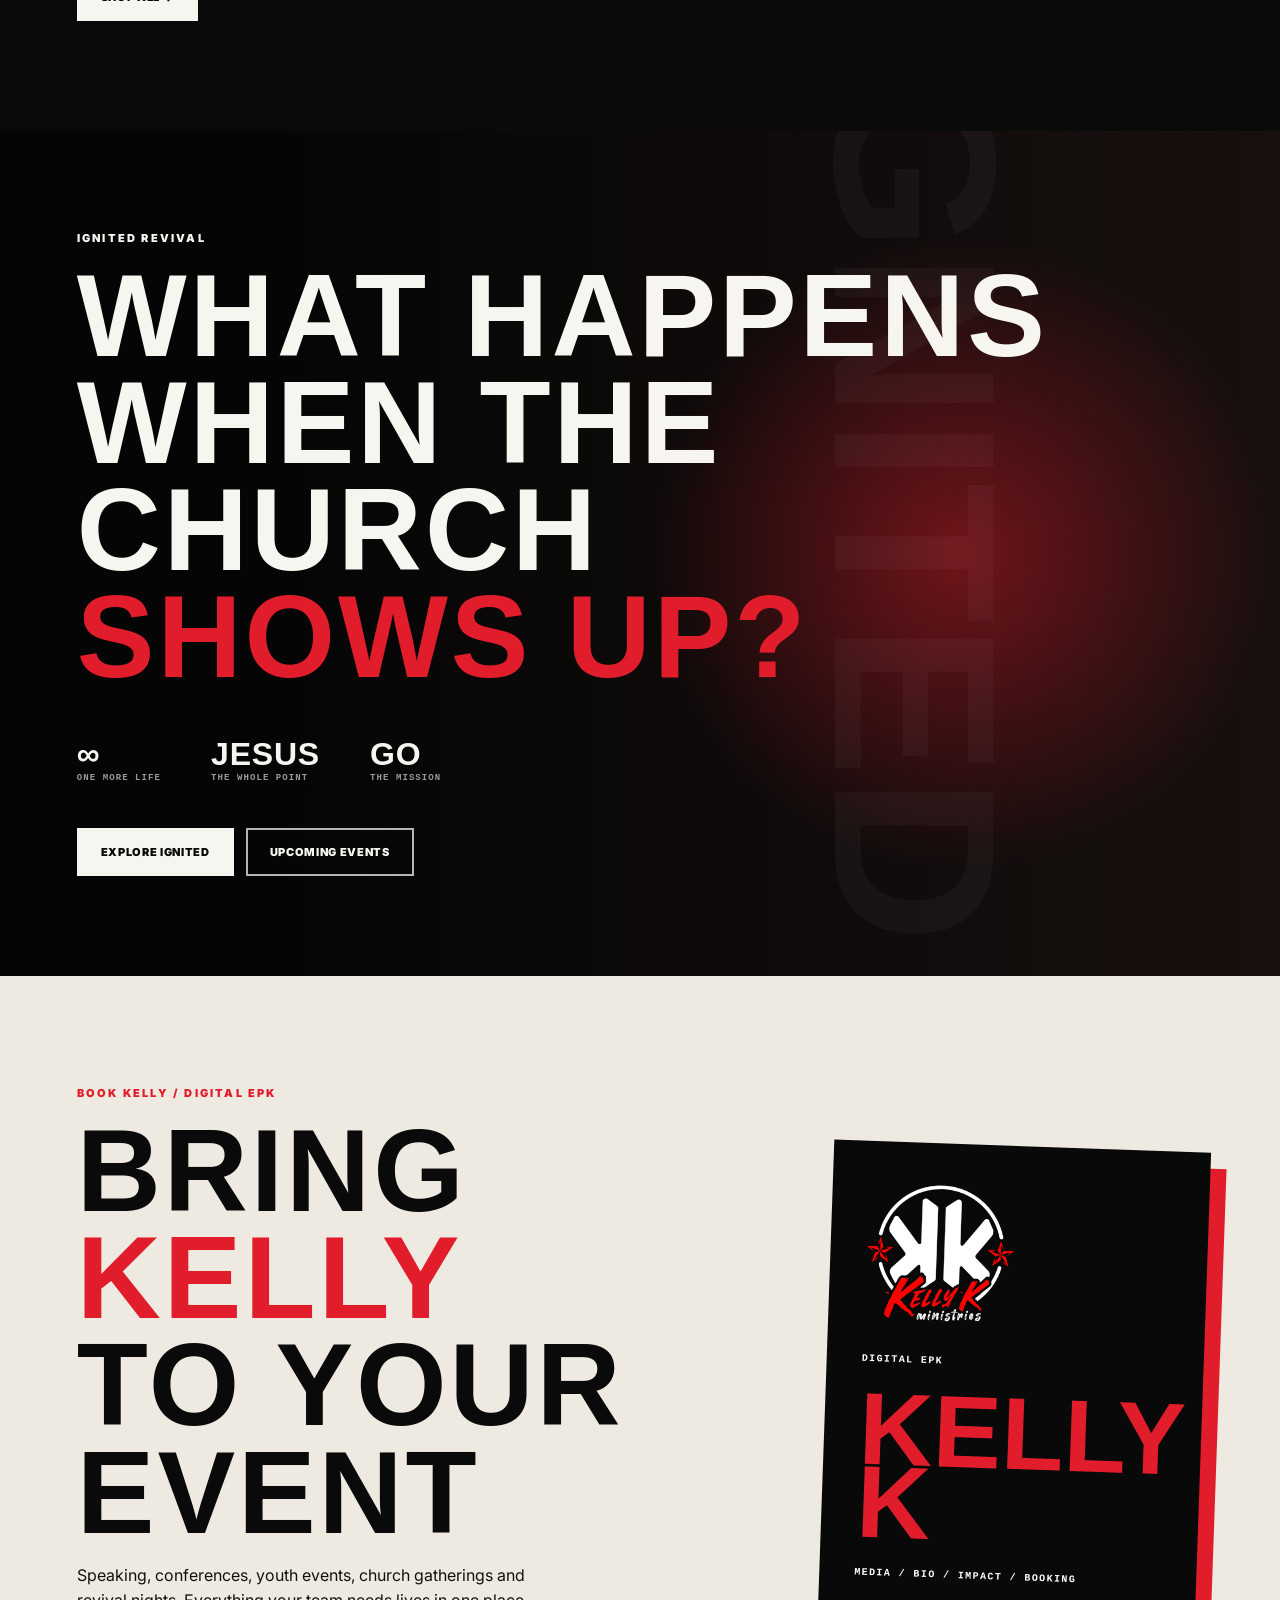
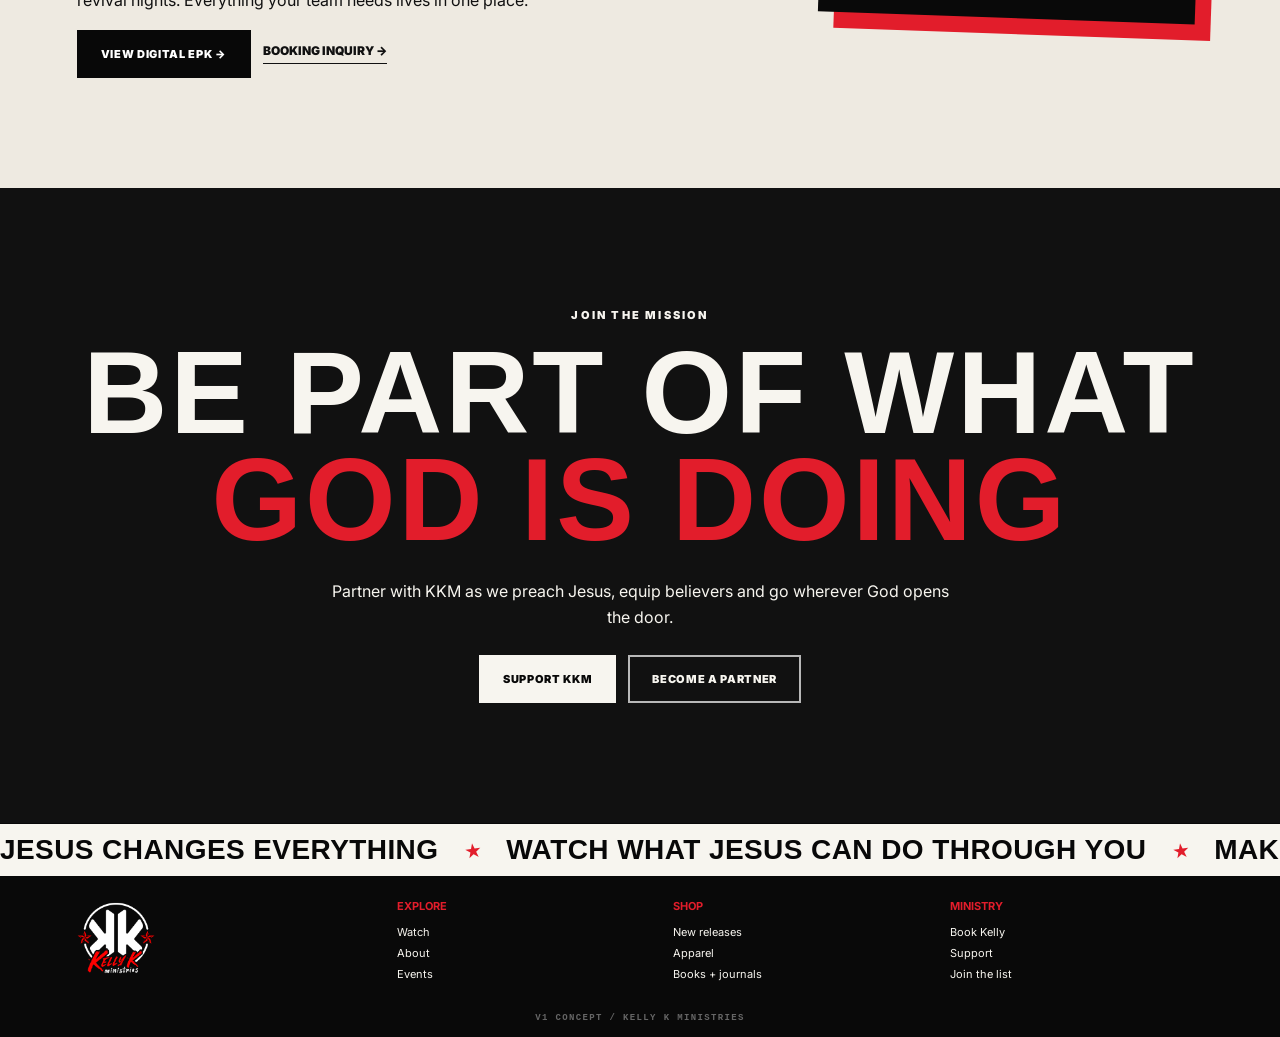
==== commit a439c8e8: "Tighten video caption and move teaching link below playlist" ====
--- a/index.html
+++ b/index.html
@@ -10,11 +10,12 @@
 <link rel="preconnect" href="https://fonts.gstatic.com" crossorigin>
 <link href="https://fonts.googleapis.com/css2?family=Inter:wght@400;600;700;900&display=swap" rel="stylesheet">
 <link rel="stylesheet" href="styles.css" />
-<style>@font-face{font-family:'KKM Hero Heading';src:local('Heading Now Trial 58 Heavy'),local('HeadingNowTrial-58Heavy');font-style:normal;font-weight:900;font-display:swap}@font-face{font-family:'KKM Ticker Heading';src:local('Heading Now Trial 68 Heavy'),local('HeadingNowTrial-68Heavy');font-style:normal;font-weight:900;font-display:swap}.hero-media.static-hero::before,.hero-media.static-hero::after{display:none!important}.hero-static{position:absolute;inset:0;width:100%;height:100%;object-fit:cover;z-index:0;filter:saturate(.72) contrast(1.08) brightness(.74)}h1,h2,h3,h4,.footer-brand,.category-grid strong,.stats b,.epk-card strong,.mobile-nav{font-family:'Heading Now Trial',Impact,'Arial Narrow',sans-serif!important}.footer-ticker-track{font-family:'KKM Ticker Heading','KKM Hero Heading',sans-serif!important}.hero h1{font-family:'KKM Hero Heading','Heading Now Trial',Impact,'Arial Narrow',sans-serif!important;font-size:clamp(84px,12.5vw,205px);letter-spacing:.025em;line-height:.84;font-weight:900}#watch .section-head h2,#join h2,#mission h2,#shop .section-head h2,#ignited h2,#book h2,#support h2{font-family:'KKM Hero Heading','Heading Now Trial',Impact,'Arial Narrow',sans-serif!important;font-size:clamp(68px,9.1vw,150px);letter-spacing:.025em;line-height:.92;font-weight:900}#watch .section-head h2 .watch-red{color:var(--red)}#watch .feature-grid{align-items:start;grid-template-areas:'video list' 'caption .'}#watch .feature-video{display:contents}#watch .media-placeholder{grid-area:video}#watch .feature-caption{grid-area:caption}#watch .teaching-list{grid-area:list;align-self:center}#watch .teaching-list article{border-top-color:var(--red)}#watch .teaching-list article:last-child{border-bottom-color:var(--red)}#join h2 .algorithm-black{color:#080808}#mission h2 .mission-red{color:var(--red)}#shop .section-head h2 .shop-red{color:var(--red)}#book h2 .book-red{color:var(--red)}#book .btn-dark{transition:.2s}#book .btn-dark:hover{background:var(--red);border-color:var(--red);color:#fff}#book .text-link{transition:.2s}#book .text-link:hover{color:var(--red)}#support h2 .support-red{color:var(--red)}#support .btn{transition:.2s}#support .btn-light:hover,#support .btn-outline:hover{background:var(--red);border-color:var(--red);color:#fff}#shop .category-grid strong{font-family:'KKM Hero Heading','Heading Now Trial',Impact,'Arial Narrow',sans-serif!important;letter-spacing:.025em;line-height:.92;font-weight:900}#ignited .stats b{font-family:'KKM Hero Heading','Heading Now Trial',Impact,'Arial Narrow',sans-serif!important;letter-spacing:.025em;font-weight:900}#watch,#join,#mission,#shop,#ignited,#book,#support{scroll-margin-top:78px}.footer-brand img{height:78px!important;width:auto!important}.footer-links a{transition:color .2s}.footer-links a:hover{color:var(--red)}footer>small{text-align:center}#watch .teaching-list article{display:block;padding:0}
+<style>@font-face{font-family:'KKM Hero Heading';src:local('Heading Now Trial 58 Heavy'),local('HeadingNowTrial-58Heavy');font-style:normal;font-weight:900;font-display:swap}@font-face{font-family:'KKM Ticker Heading';src:local('Heading Now Trial 68 Heavy'),local('HeadingNowTrial-68Heavy');font-style:normal;font-weight:900;font-display:swap}.hero-media.static-hero::before,.hero-media.static-hero::after{display:none!important}.hero-static{position:absolute;inset:0;width:100%;height:100%;object-fit:cover;z-index:0;filter:saturate(.72) contrast(1.08) brightness(.74)}h1,h2,h3,h4,.footer-brand,.category-grid strong,.stats b,.epk-card strong,.mobile-nav{font-family:'Heading Now Trial',Impact,'Arial Narrow',sans-serif!important}.footer-ticker-track{font-family:'KKM Ticker Heading','KKM Hero Heading',sans-serif!important}.hero h1{font-family:'KKM Hero Heading','Heading Now Trial',Impact,'Arial Narrow',sans-serif!important;font-size:clamp(84px,12.5vw,205px);letter-spacing:.025em;line-height:.84;font-weight:900}#watch .section-head h2,#join h2,#mission h2,#shop .section-head h2,#ignited h2,#book h2,#support h2{font-family:'KKM Hero Heading','Heading Now Trial',Impact,'Arial Narrow',sans-serif!important;font-size:clamp(68px,9.1vw,150px);letter-spacing:.025em;line-height:.92;font-weight:900}#watch .section-head h2 .watch-red{color:var(--red)}#watch .feature-grid{align-items:start;grid-template-areas:'video list'}#watch .feature-video{grid-area:video;min-width:0}#watch .feature-caption .meta{margin-top:8px;margin-bottom:4px}#watch .teaching-list{grid-area:list;align-self:center}#watch .teaching-list article{border-top-color:var(--red)}#watch .teaching-list article:last-child{border-bottom-color:var(--red)}#join h2 .algorithm-black{color:#080808}#mission h2 .mission-red{color:var(--red)}#shop .section-head h2 .shop-red{color:var(--red)}#book h2 .book-red{color:var(--red)}#book .btn-dark{transition:.2s}#book .btn-dark:hover{background:var(--red);border-color:var(--red);color:#fff}#book .text-link{transition:.2s}#book .text-link:hover{color:var(--red)}#support h2 .support-red{color:var(--red)}#support .btn{transition:.2s}#support .btn-light:hover,#support .btn-outline:hover{background:var(--red);border-color:var(--red);color:#fff}#shop .category-grid strong{font-family:'KKM Hero Heading','Heading Now Trial',Impact,'Arial Narrow',sans-serif!important;letter-spacing:.025em;line-height:.92;font-weight:900}#ignited .stats b{font-family:'KKM Hero Heading','Heading Now Trial',Impact,'Arial Narrow',sans-serif!important;letter-spacing:.025em;font-weight:900}#watch,#join,#mission,#shop,#ignited,#book,#support{scroll-margin-top:78px}.footer-brand img{height:78px!important;width:auto!important}.footer-links a{transition:color .2s}.footer-links a:hover{color:var(--red)}footer>small{text-align:center}#watch .teaching-list article{display:block;padding:0}
 #watch .teaching-list article a{display:grid;grid-template-columns:40px 1fr 20px;gap:15px;align-items:center;padding:25px 0}
 #watch a:focus-visible{outline:2px solid currentColor;outline-offset:4px}
-@media(max-width:850px){#watch .feature-grid{grid-template-areas:'video' 'caption' 'list'}}
-#watch .youtube-player{grid-area:video;display:block;width:100%;aspect-ratio:16/9;min-height:200px;border:0;background:#111;scroll-margin-top:88px}
+@media(max-width:850px){#watch .feature-grid{grid-template-areas:'video' 'list'}}
+#watch .teaching-list > .text-link{display:table;margin:16px 0 0 auto}
+#watch .youtube-player{display:block;width:100%;aspect-ratio:16/9;min-height:200px;border:0;background:#111;scroll-margin-top:88px}
 #watch .feature-video .media-placeholder::before{content:none}
 #watch .featured-thumbnail{position:absolute;inset:0;width:100%;height:100%;object-fit:cover}
 #watch .feature-caption h3,#watch .teaching-list h4{font-family:Inter,Arial,sans-serif!important;line-height:1.15}
@@ -34,7 +35,6 @@
 <section class="section dark" id="watch">
   <div class="section-head">
     <div><p class="kicker red">Latest</p><h2>WATCH / LISTEN<br><span class="watch-red">GO DEEPER</span></h2></div>
-    <a class="text-link" href="https://www.youtube.com/@KellyKMinistry/streams">View all teachings →</a>
   </div>
   <div class="feature-grid">
     <article class="feature-video">
@@ -54,6 +54,7 @@
       <article><a href="https://www.youtube.com/watch?v=KjJVO6armKI" data-video="KjJVO6armKI">
         <span>03</span><div><p class="meta">Livestream replay</p><h4>Live with Kelly K! · Nov 10, 2026</h4></div><b aria-hidden="true">→</b>
       </a></article>
+      <a class="text-link" href="https://www.youtube.com/@KellyKMinistry/streams">View all teachings →</a>
     </div>
   </div>
 </section>
